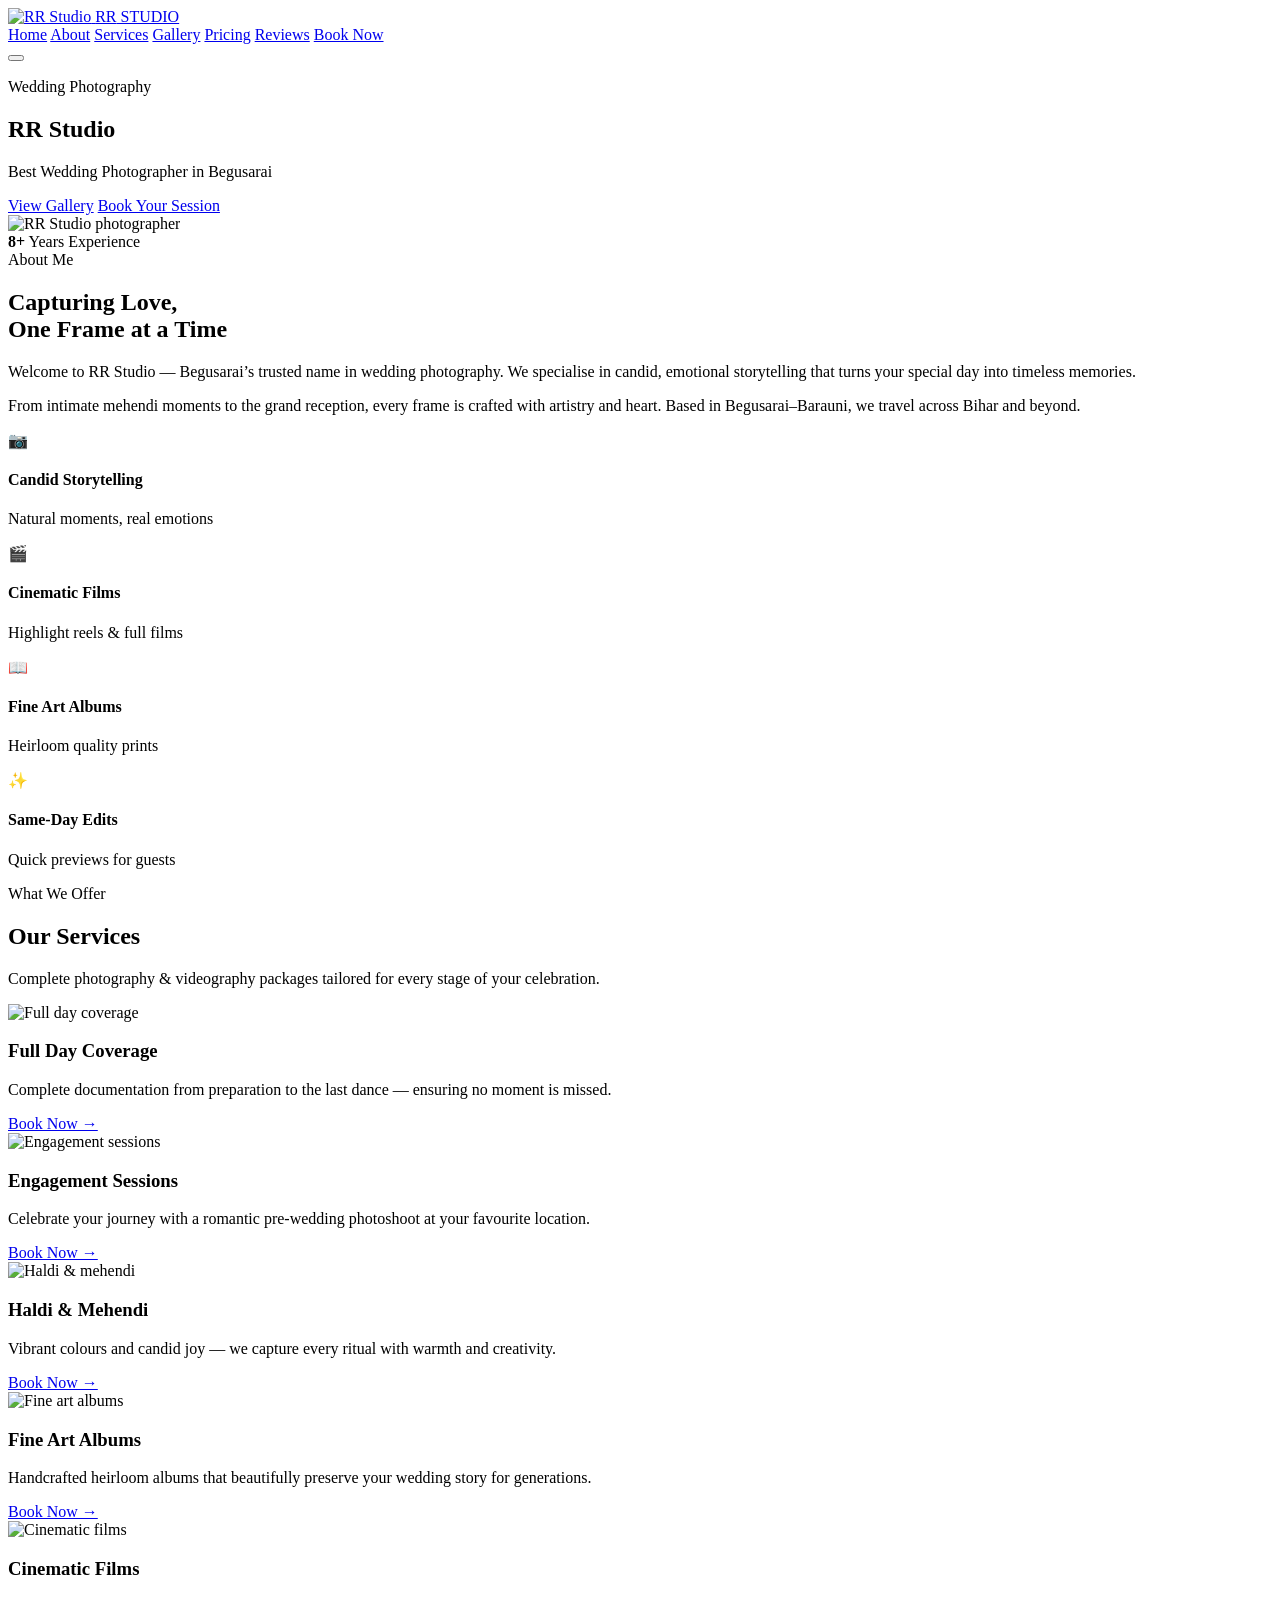
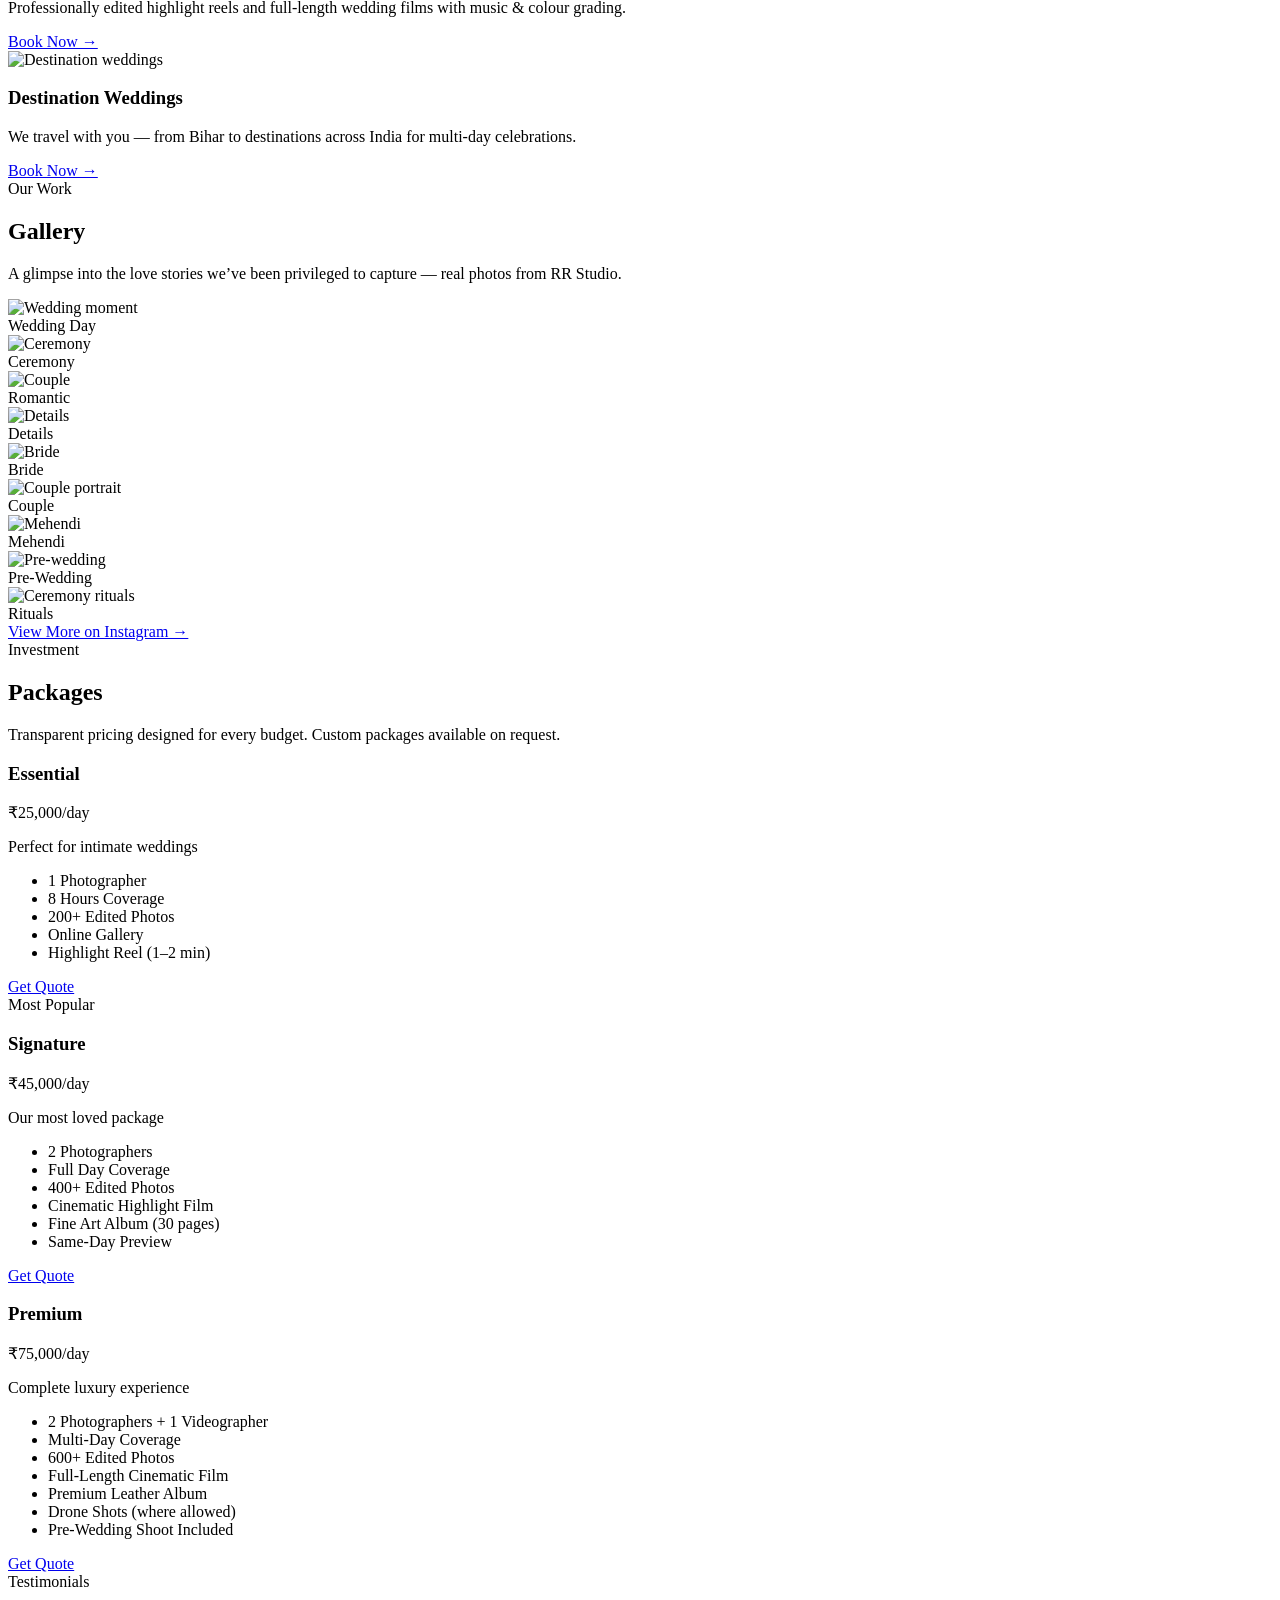
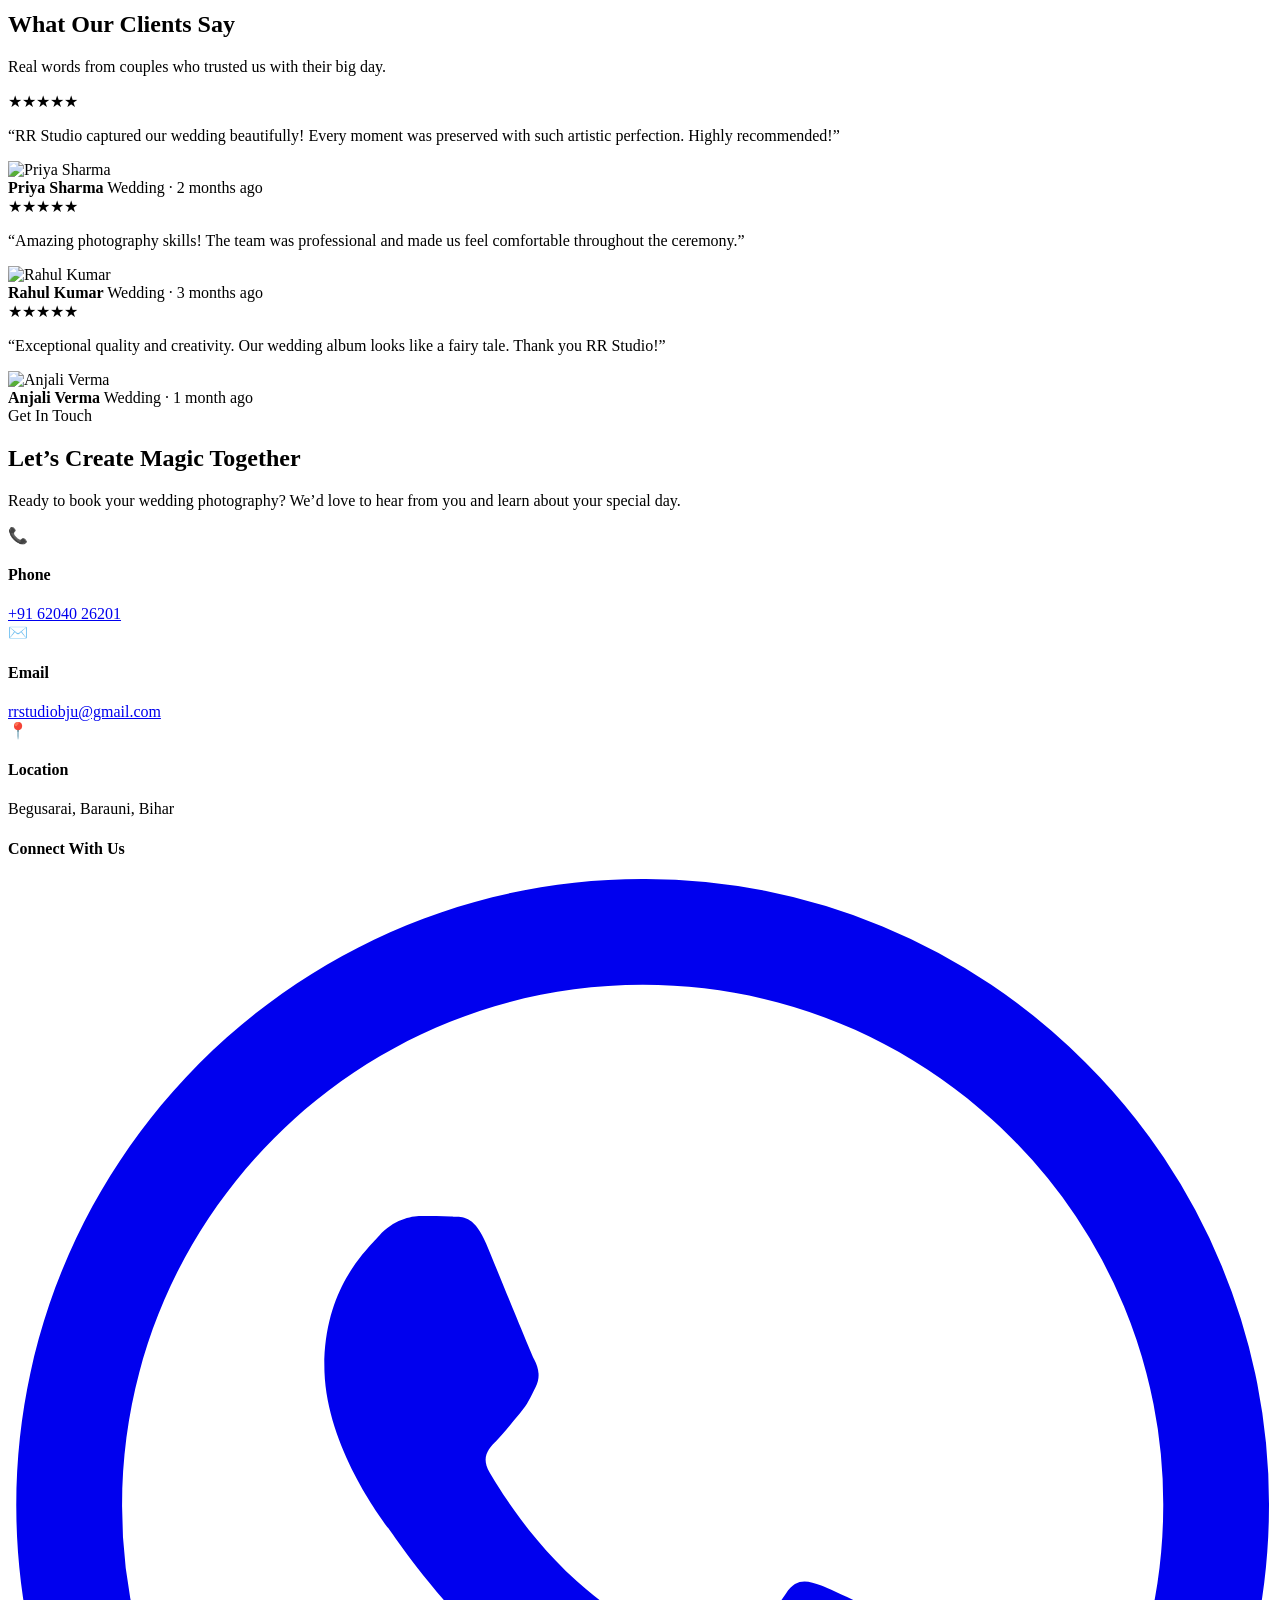
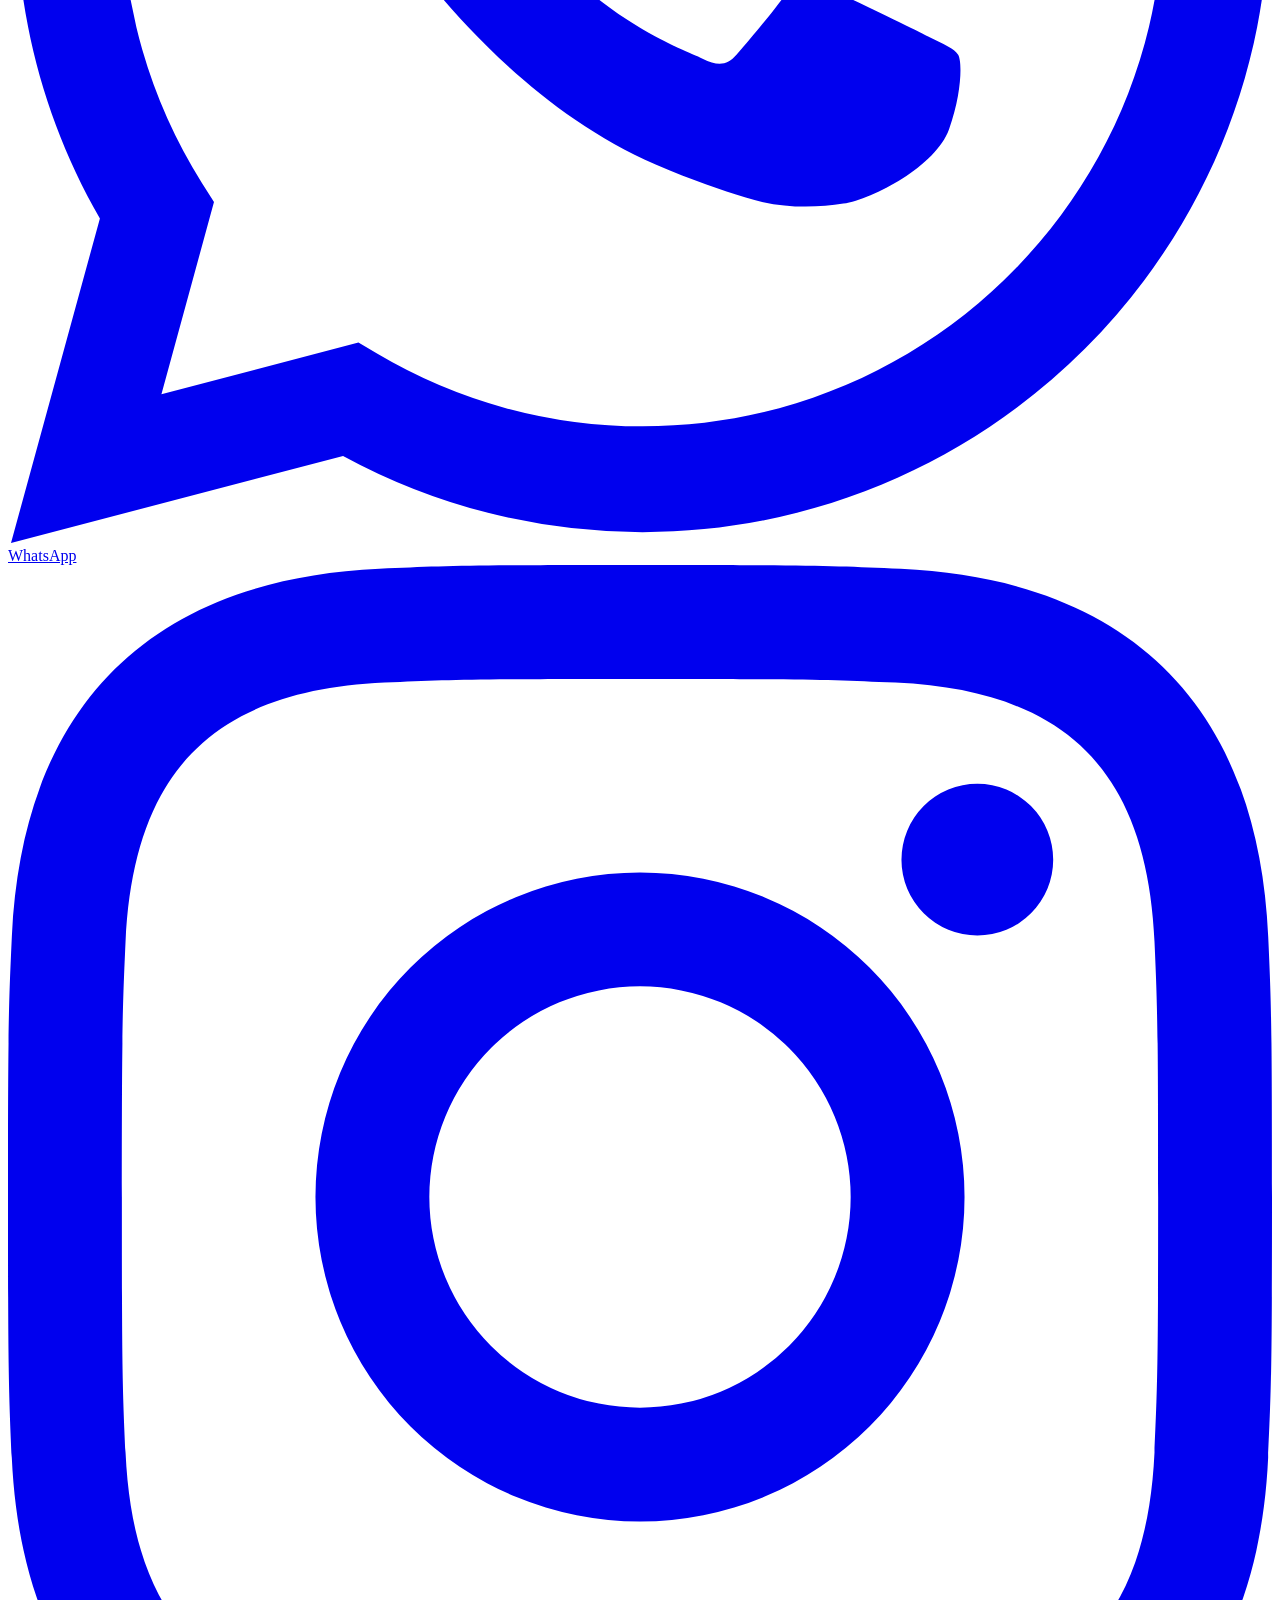
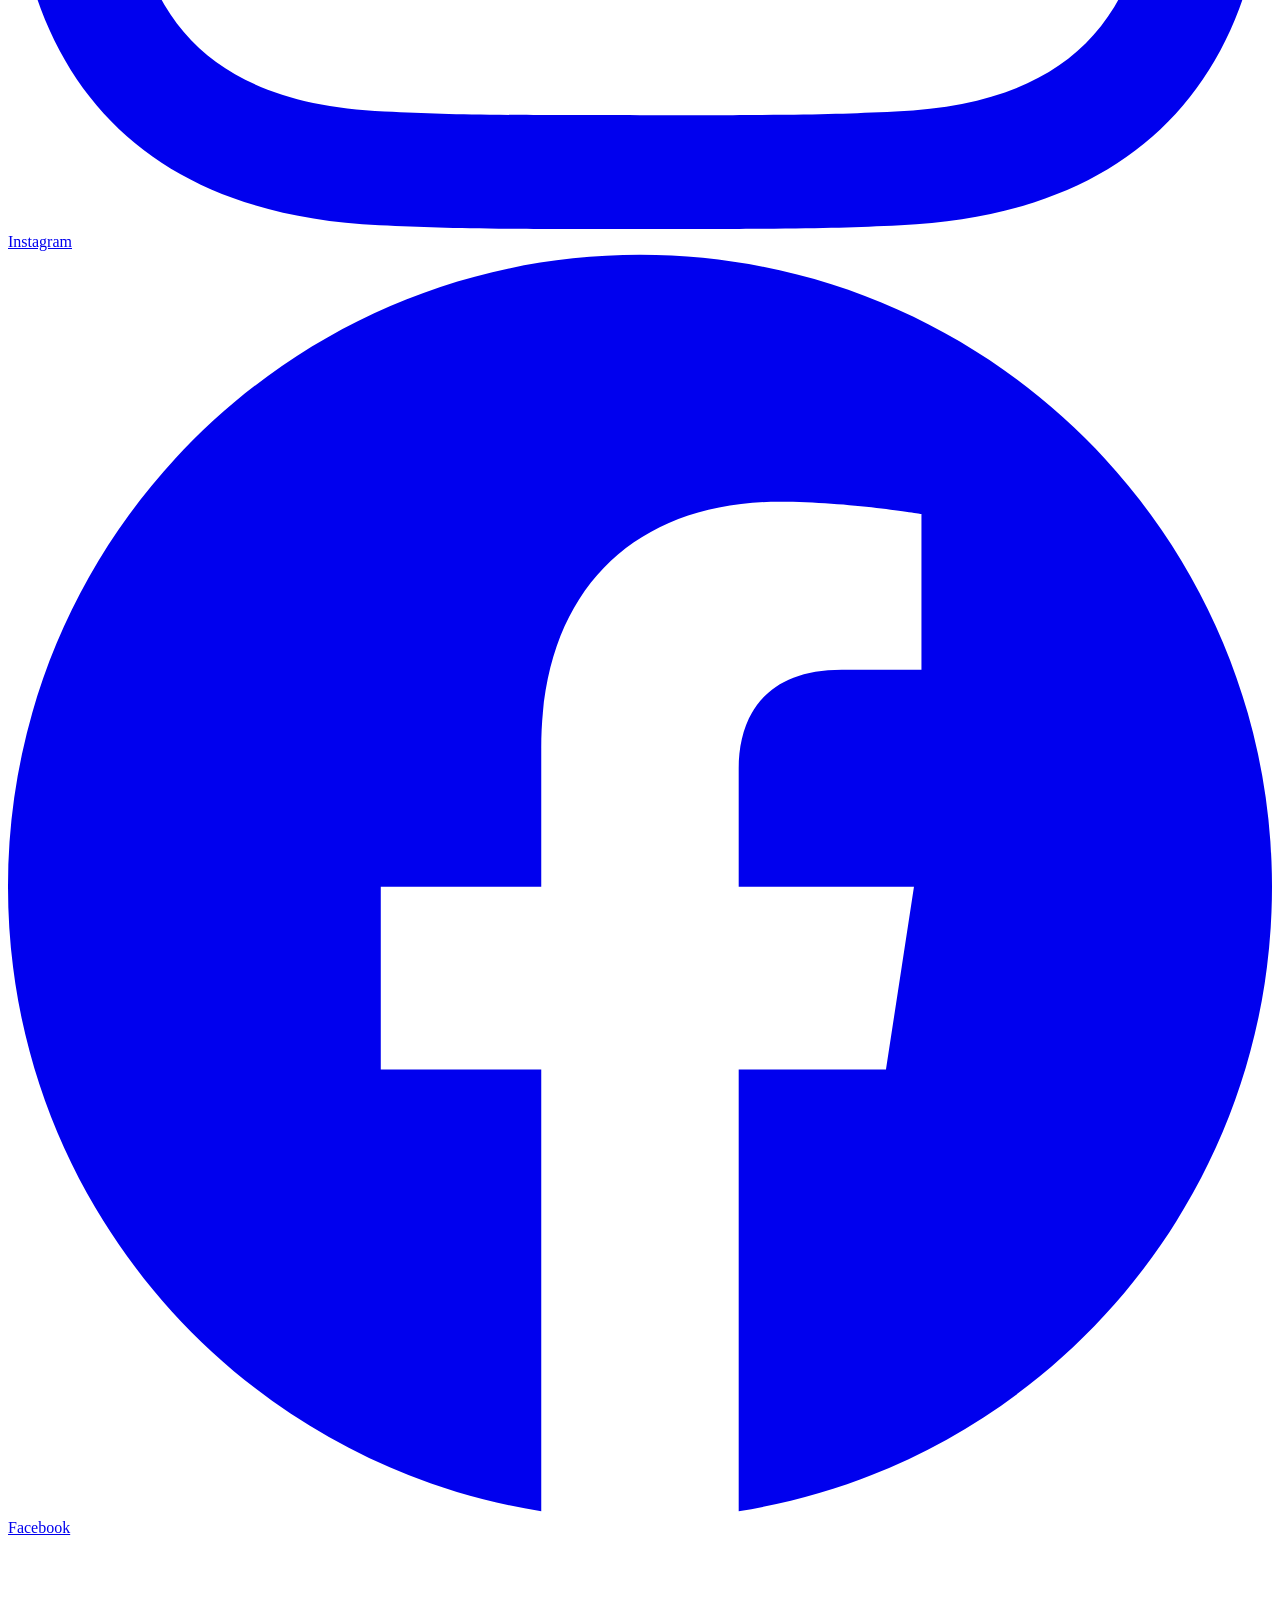
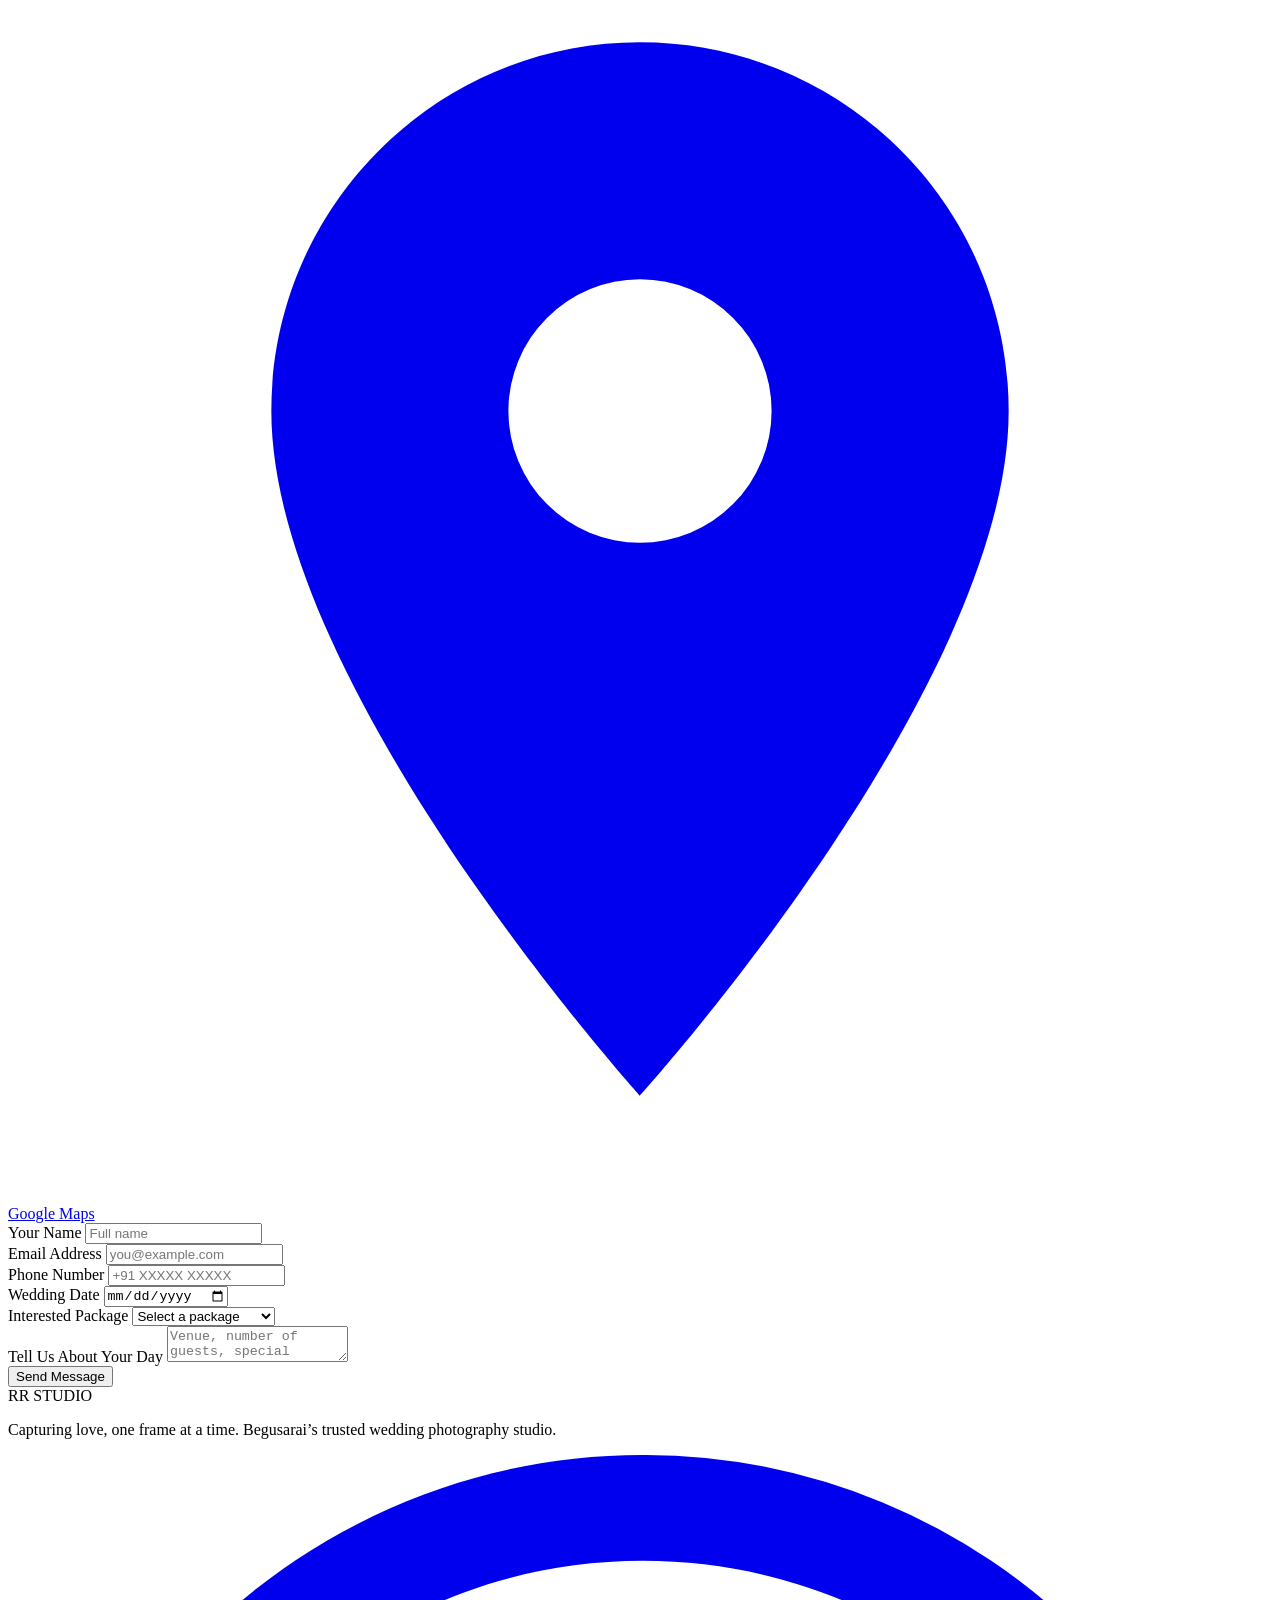
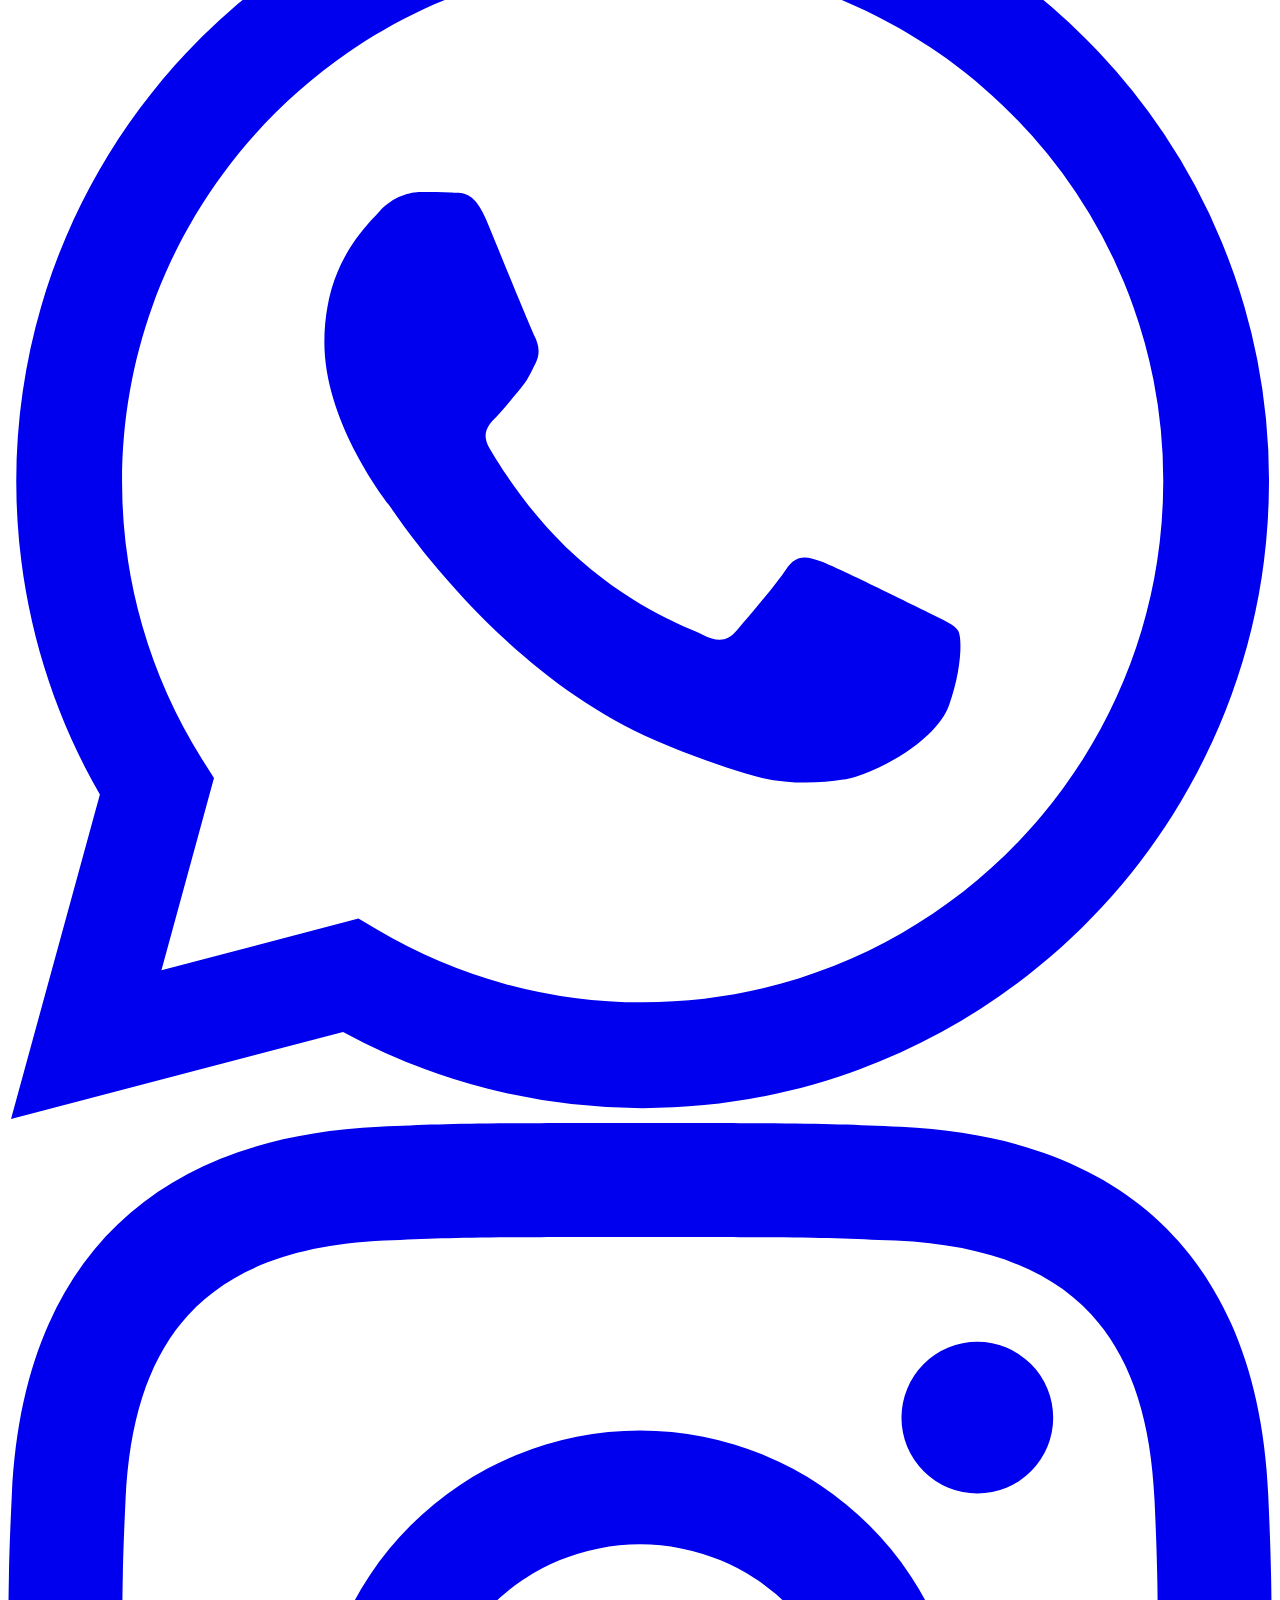
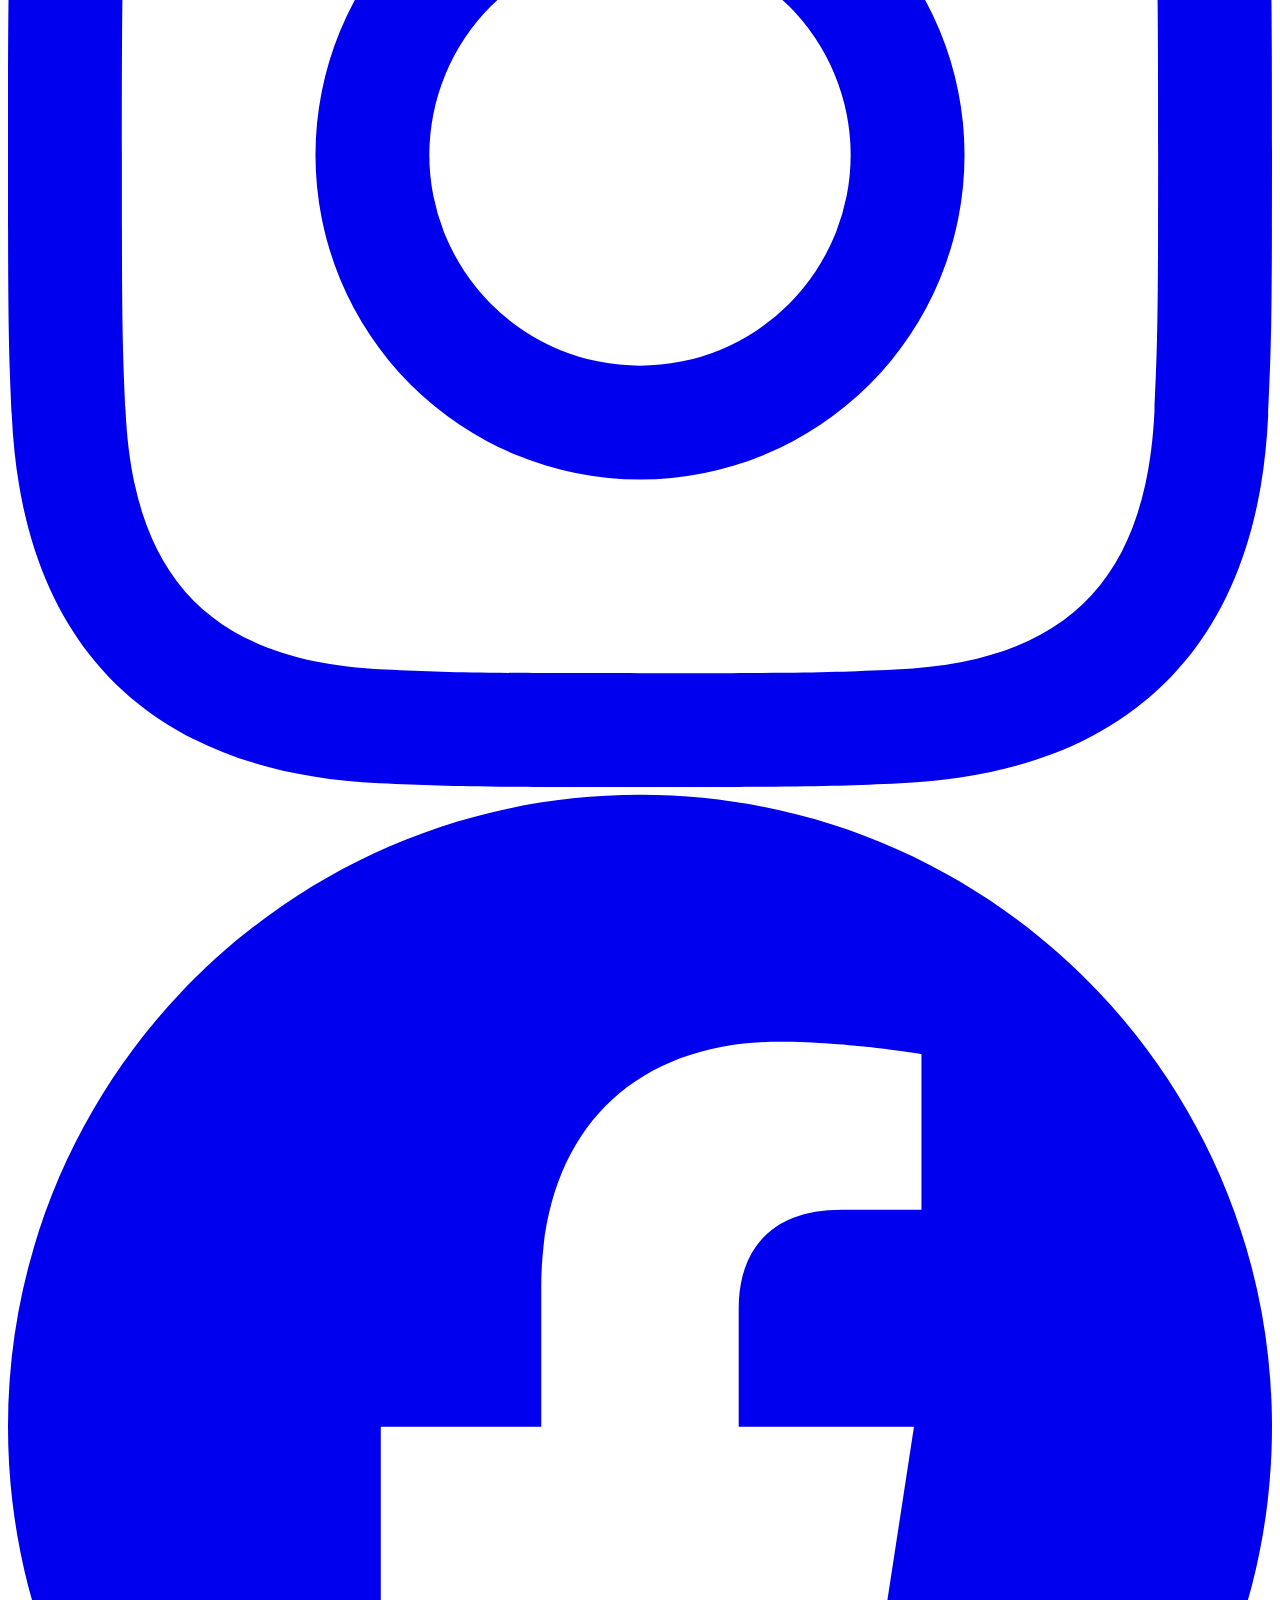
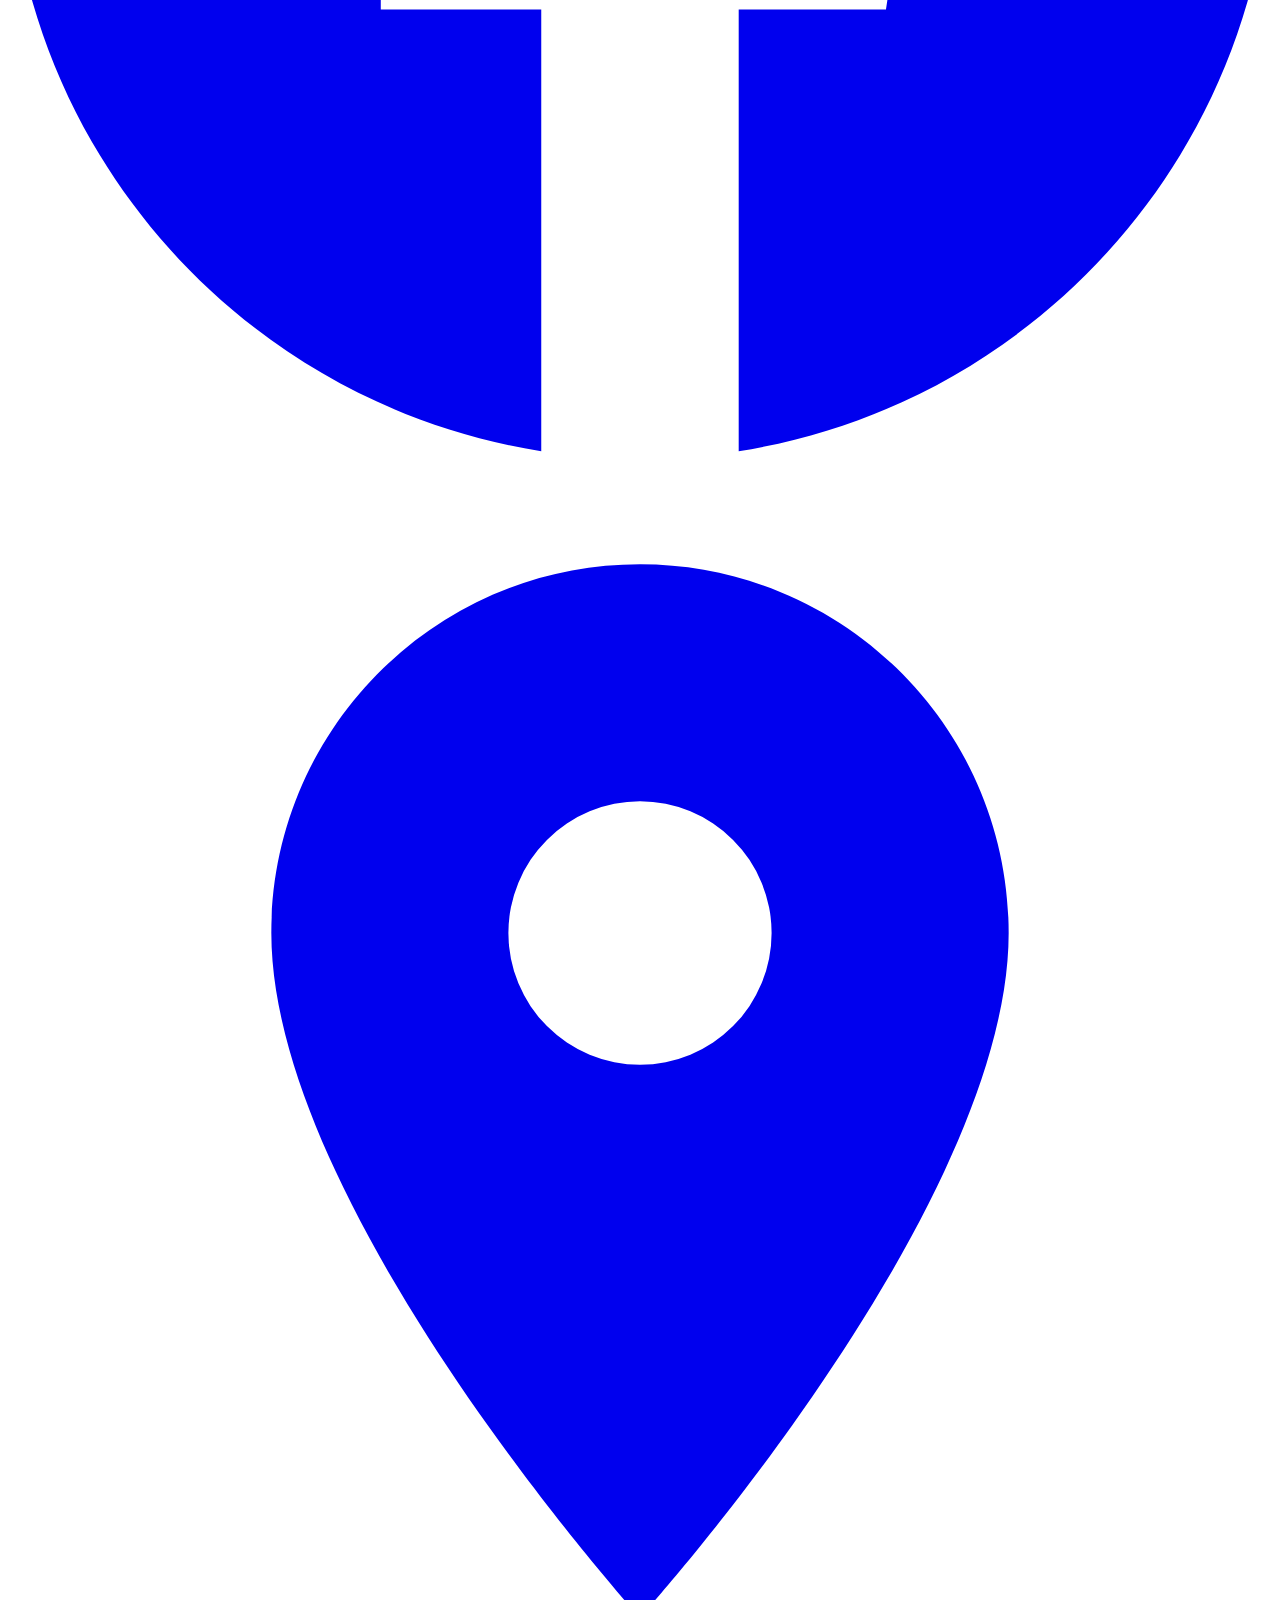
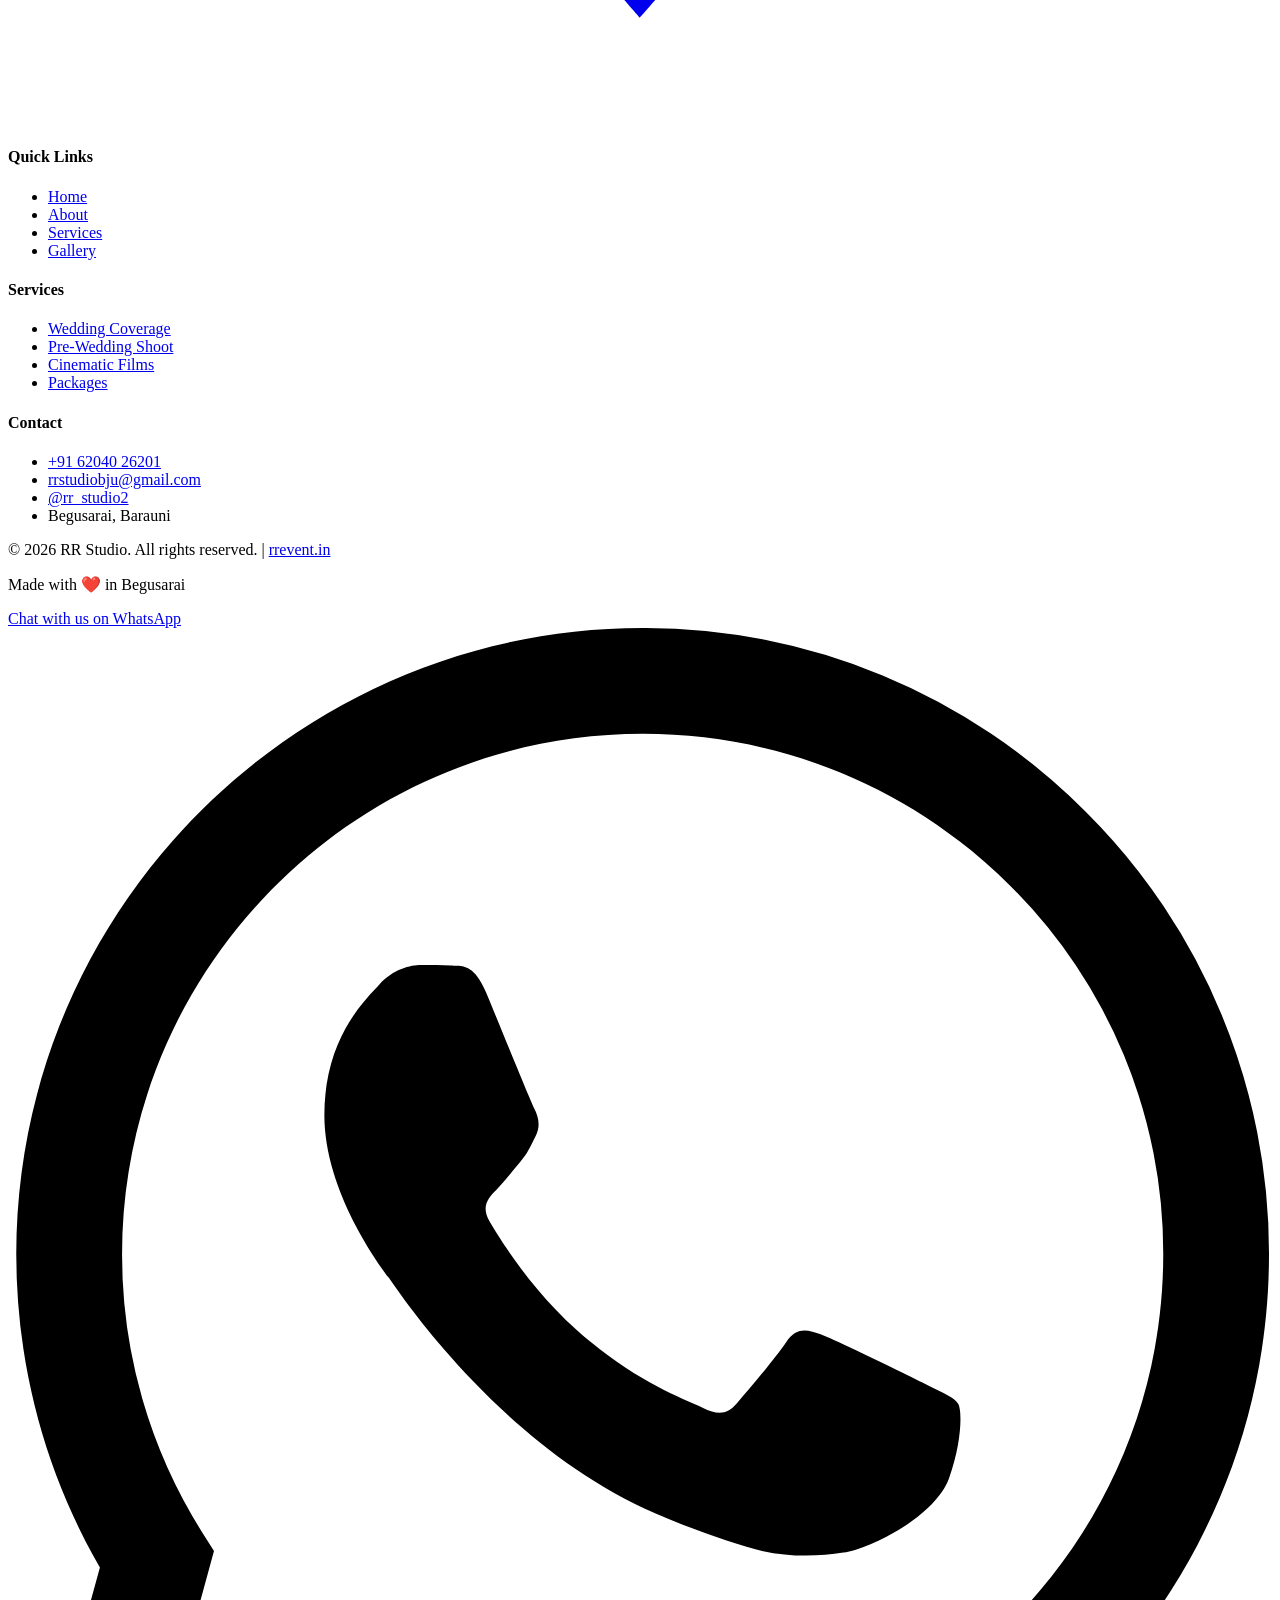
==== index.html @ ae0d1026 "Add files via upload" ====
<!DOCTYPE html>
<html lang="en">
<head>
  <meta charset="UTF-8" />
  <meta name="viewport" content="width=device-width, initial-scale=1.0" />
  <meta name="description" content="RR Studio – Best Wedding Photographer in Begusarai. Capturing love, one frame at a time. Full day coverage, engagement sessions, fine art albums." />
  <meta name="keywords" content="wedding photographer Begusarai, RR Studio, wedding photography Bihar, pre-wedding shoot, candid photography" />
  <title>RR Studio | Best Wedding Photographer in Begusarai</title>
  <link rel="preconnect" href="https://fonts.googleapis.com" />
  <link rel="preconnect" href="https://fonts.gstatic.com" crossorigin />
  <link href="https://fonts.googleapis.com/css2?family=Cormorant+Garamond:ital,wght@0,400;0,500;0,600;1,400&family=Outfit:wght@300;400;500;600&display=swap" rel="stylesheet" />
  <link rel="stylesheet" href="css/style.css" />
  <link rel="icon" type="image/png" href="images/logo-rr.png" />
</head>
<body>

  <header class="header" id="header">
    <div class="container">
      <a href="#home" class="logo">
        <img src="images/logo-rr.png" alt="RR Studio" class="logo-img" />
        <span class="logo-text"><span class="logo-accent">RR</span> STUDIO</span>
      </a>
      <nav class="nav" id="nav">
        <a href="#home" class="active">Home</a>
        <a href="#about">About</a>
        <a href="#services">Services</a>
        <a href="#gallery">Gallery</a>
        <a href="#pricing">Pricing</a>
        <a href="#testimonials">Reviews</a>
        <a href="#contact" class="nav-cta">Book Now</a>
      </nav>
      <button class="menu-toggle" id="menuToggle" aria-label="Toggle menu">
        <span></span><span></span><span></span>
      </button>
    </div>
  </header>

  <!-- HERO with real site photos slider -->
  <section class="hero" id="home">
    <div class="hero-slides">
      <div class="hero-slide active" style="background-image:url('images/hero-1.jpg')"></div>
      <div class="hero-slide" style="background-image:url('images/hero-2.jpg')"></div>
      <div class="hero-slide" style="background-image:url('images/hero-3.jpg')"></div>
      <div class="hero-slide" style="background-image:url('images/hero-4.jpg')"></div>
      <div class="hero-slide" style="background-image:url('images/hero-5.jpg')"></div>
      <div class="hero-slide" style="background-image:url('images/hero-6.jpg')"></div>
    </div>
    <div class="hero-overlay"></div>
    <div class="hero-content">
      <p class="hero-label">Wedding Photography</p>
      <h1>RR Studio</h1>
      <div class="hero-line"></div>
      <p class="hero-subtitle">Best Wedding Photographer in Begusarai</p>
      <div class="hero-btns">
        <a href="#gallery" class="btn btn-primary">View Gallery</a>
        <a href="#contact" class="btn btn-outline">Book Your Session</a>
      </div>
    </div>
    <div class="hero-dots" id="heroDots"></div>
  </section>

  <section class="about" id="about">
    <div class="container">
      <div class="about-grid">
        <div class="about-image-wrap">
          <div class="about-frame"></div>
          <div class="about-image">
            <img src="images/about.jpg" alt="RR Studio photographer" loading="lazy" />
          </div>
          <div class="about-badge">
            <strong>8+</strong>
            <span>Years Experience</span>
          </div>
        </div>
        <div class="about-content">
          <span class="section-label">About Me</span>
          <h2 class="section-title">Capturing Love,<br />One Frame at a Time</h2>
          <p class="section-desc">
            Welcome to RR Studio — Begusarai’s trusted name in wedding photography. We specialise in candid, emotional storytelling that turns your special day into timeless memories.
          </p>
          <p class="section-desc">
            From intimate mehendi moments to the grand reception, every frame is crafted with artistry and heart. Based in Begusarai–Barauni, we travel across Bihar and beyond.
          </p>
          <div class="about-features">
            <div class="feature-item">
              <div class="feature-icon">📷</div>
              <div>
                <h4>Candid Storytelling</h4>
                <p>Natural moments, real emotions</p>
              </div>
            </div>
            <div class="feature-item">
              <div class="feature-icon">🎬</div>
              <div>
                <h4>Cinematic Films</h4>
                <p>Highlight reels & full films</p>
              </div>
            </div>
            <div class="feature-item">
              <div class="feature-icon">📖</div>
              <div>
                <h4>Fine Art Albums</h4>
                <p>Heirloom quality prints</p>
              </div>
            </div>
            <div class="feature-item">
              <div class="feature-icon">✨</div>
              <div>
                <h4>Same-Day Edits</h4>
                <p>Quick previews for guests</p>
              </div>
            </div>
          </div>
        </div>
      </div>
    </div>
  </section>

  <section class="services" id="services">
    <div class="container">
      <div class="services-header">
        <span class="section-label">What We Offer</span>
        <h2 class="section-title">Our Services</h2>
        <p class="section-desc">Complete photography & videography packages tailored for every stage of your celebration.</p>
      </div>
      <div class="services-grid">
        <div class="service-card">
          <div class="service-img"><img src="images/service-1.jpg" alt="Full day coverage" loading="lazy" /></div>
          <div class="service-body">
            <h3>Full Day Coverage</h3>
            <p>Complete documentation from preparation to the last dance — ensuring no moment is missed.</p>
            <a href="#contact" class="service-link">Book Now →</a>
          </div>
        </div>
        <div class="service-card">
          <div class="service-img"><img src="images/service-2.jpg" alt="Engagement sessions" loading="lazy" /></div>
          <div class="service-body">
            <h3>Engagement Sessions</h3>
            <p>Celebrate your journey with a romantic pre-wedding photoshoot at your favourite location.</p>
            <a href="#contact" class="service-link">Book Now →</a>
          </div>
        </div>
        <div class="service-card">
          <div class="service-img"><img src="images/service-3.jpg" alt="Haldi & mehendi" loading="lazy" /></div>
          <div class="service-body">
            <h3>Haldi & Mehendi</h3>
            <p>Vibrant colours and candid joy — we capture every ritual with warmth and creativity.</p>
            <a href="#contact" class="service-link">Book Now →</a>
          </div>
        </div>
        <div class="service-card">
          <div class="service-img"><img src="images/service-4.jpg" alt="Fine art albums" loading="lazy" /></div>
          <div class="service-body">
            <h3>Fine Art Albums</h3>
            <p>Handcrafted heirloom albums that beautifully preserve your wedding story for generations.</p>
            <a href="#contact" class="service-link">Book Now →</a>
          </div>
        </div>
        <div class="service-card">
          <div class="service-img"><img src="images/service-5.jpg" alt="Cinematic films" loading="lazy" /></div>
          <div class="service-body">
            <h3>Cinematic Films</h3>
            <p>Professionally edited highlight reels and full-length wedding films with music & colour grading.</p>
            <a href="#contact" class="service-link">Book Now →</a>
          </div>
        </div>
        <div class="service-card">
          <div class="service-img"><img src="images/video-thumb.jpg" alt="Destination weddings" loading="lazy" /></div>
          <div class="service-body">
            <h3>Destination Weddings</h3>
            <p>We travel with you — from Bihar to destinations across India for multi-day celebrations.</p>
            <a href="#contact" class="service-link">Book Now →</a>
          </div>
        </div>
      </div>
    </div>
  </section>

  <section class="gallery" id="gallery">
    <div class="container">
      <div class="gallery-header">
        <span class="section-label">Our Work</span>
        <h2 class="section-title">Gallery</h2>
        <p class="section-desc">A glimpse into the love stories we’ve been privileged to capture — real photos from RR Studio.</p>
      </div>
      <div class="gallery-grid">
        <div class="gallery-item" data-src="images/gallery-1.jpg">
          <img src="images/gallery-1.jpg" alt="Wedding moment" loading="lazy" />
          <div class="gallery-overlay"><span>Wedding Day</span></div>
        </div>
        <div class="gallery-item" data-src="images/gallery-2.jpg">
          <img src="images/gallery-2.jpg" alt="Ceremony" loading="lazy" />
          <div class="gallery-overlay"><span>Ceremony</span></div>
        </div>
        <div class="gallery-item" data-src="images/gallery-3.jpg">
          <img src="images/gallery-3.jpg" alt="Couple" loading="lazy" />
          <div class="gallery-overlay"><span>Romantic</span></div>
        </div>
        <div class="gallery-item" data-src="images/gallery-4.jpg">
          <img src="images/gallery-4.jpg" alt="Details" loading="lazy" />
          <div class="gallery-overlay"><span>Details</span></div>
        </div>
        <div class="gallery-item" data-src="images/gallery-5.jpg">
          <img src="images/gallery-5.jpg" alt="Bride" loading="lazy" />
          <div class="gallery-overlay"><span>Bride</span></div>
        </div>
        <div class="gallery-item" data-src="images/gallery-6.jpg">
          <img src="images/gallery-6.jpg" alt="Couple portrait" loading="lazy" />
          <div class="gallery-overlay"><span>Couple</span></div>
        </div>
        <div class="gallery-item" data-src="images/gallery-7.jpg">
          <img src="images/gallery-7.jpg" alt="Mehendi" loading="lazy" />
          <div class="gallery-overlay"><span>Mehendi</span></div>
        </div>
        <div class="gallery-item" data-src="images/gallery-8.jpg">
          <img src="images/gallery-8.jpg" alt="Pre-wedding" loading="lazy" />
          <div class="gallery-overlay"><span>Pre-Wedding</span></div>
        </div>
        <div class="gallery-item" data-src="images/gallery-9.jpg">
          <img src="images/gallery-9.jpg" alt="Ceremony rituals" loading="lazy" />
          <div class="gallery-overlay"><span>Rituals</span></div>
        </div>
      </div>
      <div class="gallery-cta">
        <a href="https://www.instagram.com/rr_studio2" target="_blank" rel="noopener" class="btn btn-dark">View More on Instagram →</a>
      </div>
    </div>
  </section>

  <section class="pricing" id="pricing">
    <div class="container">
      <div class="pricing-header">
        <span class="section-label">Investment</span>
        <h2 class="section-title">Packages</h2>
        <p class="section-desc">Transparent pricing designed for every budget. Custom packages available on request.</p>
      </div>
      <div class="pricing-grid">
        <div class="price-card">
          <h3>Essential</h3>
          <div class="price-amount">₹25,000<span>/day</span></div>
          <p>Perfect for intimate weddings</p>
          <ul class="price-features">
            <li>1 Photographer</li>
            <li>8 Hours Coverage</li>
            <li>200+ Edited Photos</li>
            <li>Online Gallery</li>
            <li>Highlight Reel (1–2 min)</li>
          </ul>
          <a href="#contact" class="btn btn-dark" style="width:100%;justify-content:center">Get Quote</a>
        </div>
        <div class="price-card featured">
          <div class="price-badge">Most Popular</div>
          <h3>Signature</h3>
          <div class="price-amount">₹45,000<span>/day</span></div>
          <p>Our most loved package</p>
          <ul class="price-features">
            <li>2 Photographers</li>
            <li>Full Day Coverage</li>
            <li>400+ Edited Photos</li>
            <li>Cinematic Highlight Film</li>
            <li>Fine Art Album (30 pages)</li>
            <li>Same-Day Preview</li>
          </ul>
          <a href="#contact" class="btn btn-primary" style="width:100%;justify-content:center">Get Quote</a>
        </div>
        <div class="price-card">
          <h3>Premium</h3>
          <div class="price-amount">₹75,000<span>/day</span></div>
          <p>Complete luxury experience</p>
          <ul class="price-features">
            <li>2 Photographers + 1 Videographer</li>
            <li>Multi-Day Coverage</li>
            <li>600+ Edited Photos</li>
            <li>Full-Length Cinematic Film</li>
            <li>Premium Leather Album</li>
            <li>Drone Shots (where allowed)</li>
            <li>Pre-Wedding Shoot Included</li>
          </ul>
          <a href="#contact" class="btn btn-dark" style="width:100%;justify-content:center">Get Quote</a>
        </div>
      </div>
    </div>
  </section>

  <section class="testimonials" id="testimonials">
    <div class="container">
      <div class="testimonials-header">
        <span class="section-label">Testimonials</span>
        <h2 class="section-title">What Our Clients Say</h2>
        <p class="section-desc">Real words from couples who trusted us with their big day.</p>
      </div>
      <div class="testimonials-slider">
        <div class="testimonial-card">
          <div class="testimonial-stars">★★★★★</div>
          <p>“RR Studio captured our wedding beautifully! Every moment was preserved with such artistic perfection. Highly recommended!”</p>
          <div class="testimonial-author">
            <img src="images/avatar-2.jpg" alt="Priya Sharma" loading="lazy" />
            <div>
              <strong>Priya Sharma</strong>
              <span>Wedding · 2 months ago</span>
            </div>
          </div>
        </div>
        <div class="testimonial-card">
          <div class="testimonial-stars">★★★★★</div>
          <p>“Amazing photography skills! The team was professional and made us feel comfortable throughout the ceremony.”</p>
          <div class="testimonial-author">
            <img src="images/avatar-1.jpg" alt="Rahul Kumar" loading="lazy" />
            <div>
              <strong>Rahul Kumar</strong>
              <span>Wedding · 3 months ago</span>
            </div>
          </div>
        </div>
        <div class="testimonial-card">
          <div class="testimonial-stars">★★★★★</div>
          <p>“Exceptional quality and creativity. Our wedding album looks like a fairy tale. Thank you RR Studio!”</p>
          <div class="testimonial-author">
            <img src="images/avatar-3.jpg" alt="Anjali Verma" loading="lazy" />
            <div>
              <strong>Anjali Verma</strong>
              <span>Wedding · 1 month ago</span>
            </div>
          </div>
        </div>
      </div>
    </div>
  </section>

  <section class="contact" id="contact">
    <div class="container">
      <div class="contact-grid">
        <div class="contact-info">
          <span class="section-label">Get In Touch</span>
          <h2>Let’s Create Magic Together</h2>
          <p>Ready to book your wedding photography? We’d love to hear from you and learn about your special day.</p>
          <div class="contact-details">
            <div class="contact-item">
              <div class="contact-icon">📞</div>
              <div>
                <h4>Phone</h4>
                <a href="tel:+916204026201">+91 62040 26201</a>
              </div>
            </div>
            <div class="contact-item">
              <div class="contact-icon">✉️</div>
              <div>
                <h4>Email</h4>
                <a href="mailto:rrstudiobju@gmail.com">rrstudiobju@gmail.com</a>
              </div>
            </div>
            <div class="contact-item">
              <div class="contact-icon">📍</div>
              <div>
                <h4>Location</h4>
                <p>Begusarai, Barauni, Bihar</p>
              </div>
            </div>
          </div>

          <!-- Separate social media links -->
          <div class="social-section">
            <h4>Connect With Us</h4>
            <div class="social-links">
              <a href="https://wa.me/916204026201" target="_blank" rel="noopener" class="social-btn social-whatsapp">
                <svg viewBox="0 0 24 24" fill="currentColor"><path d="M17.472 14.382c-.297-.149-1.758-.867-2.03-.967-.273-.099-.471-.148-.67.15-.197.297-.767.966-.94 1.164-.173.199-.347.223-.644.075-.297-.15-1.255-.463-2.39-1.475-.883-.788-1.48-1.761-1.653-2.059-.173-.297-.018-.458.13-.606.134-.133.298-.347.446-.52.149-.174.198-.298.298-.497.099-.198.05-.371-.025-.52-.075-.149-.669-1.612-.916-2.207-.242-.579-.487-.5-.669-.51-.173-.008-.371-.01-.57-.01-.198 0-.52.074-.792.372-.272.297-1.04 1.016-1.04 2.479 0 1.462 1.065 2.875 1.213 3.074.149.198 2.096 3.2 5.077 4.487.709.306 1.262.489 1.694.625.712.227 1.36.195 1.871.118.571-.085 1.758-.719 2.006-1.413.248-.694.248-1.289.173-1.413-.074-.124-.272-.198-.57-.347m-5.421 7.403h-.004a9.87 9.87 0 01-5.031-1.378l-.361-.214-3.741.982.998-3.648-.235-.374a9.86 9.86 0 01-1.51-5.26c.001-5.45 4.436-9.884 9.888-9.884 2.64 0 5.122 1.03 6.988 2.898a9.825 9.825 0 012.893 6.994c-.003 5.45-4.435 9.884-9.885 9.884m8.413-18.297A11.815 11.815 0 0012.05 0C5.495 0 .16 5.335.157 11.892c0 2.096.547 4.142 1.588 5.945L.057 24l6.305-1.654a11.882 11.882 0 005.683 1.448h.005c6.554 0 11.89-5.335 11.893-11.893a11.821 11.821 0 00-3.48-8.413z"/></svg>
                WhatsApp
              </a>
              <a href="https://www.instagram.com/rr_studio2" target="_blank" rel="noopener" class="social-btn social-instagram">
                <svg viewBox="0 0 24 24" fill="currentColor"><path d="M12 2.163c3.204 0 3.584.012 4.85.07 3.252.148 4.771 1.691 4.919 4.919.058 1.265.069 1.645.069 4.849 0 3.205-.012 3.584-.069 4.849-.149 3.225-1.664 4.771-4.919 4.919-1.266.058-1.644.07-4.85.07-3.204 0-3.584-.012-4.849-.07-3.26-.149-4.771-1.699-4.919-4.92-.058-1.265-.07-1.644-.07-4.849 0-3.204.013-3.583.07-4.849.149-3.227 1.664-4.771 4.919-4.919 1.266-.057 1.645-.069 4.849-.069zM12 0C8.741 0 8.333.014 7.053.072 2.695.272.273 2.69.073 7.052.014 8.333 0 8.741 0 12c0 3.259.014 3.668.072 4.948.2 4.358 2.618 6.78 6.98 6.98C8.333 23.986 8.741 24 12 24c3.259 0 3.668-.014 4.948-.072 4.354-.2 6.782-2.618 6.979-6.98.059-1.28.073-1.689.073-4.948 0-3.259-.014-3.667-.072-4.947-.196-4.354-2.617-6.78-6.979-6.98C15.668.014 15.259 0 12 0zm0 5.838a6.162 6.162 0 100 12.324 6.162 6.162 0 000-12.324zM12 16a4 4 0 110-8 4 4 0 010 8zm6.406-11.845a1.44 1.44 0 100 2.881 1.44 1.44 0 000-2.881z"/></svg>
                Instagram
              </a>
              <a href="https://www.facebook.com/share/1G24nkr9LL/" target="_blank" rel="noopener" class="social-btn social-facebook">
                <svg viewBox="0 0 24 24" fill="currentColor"><path d="M24 12.073c0-6.627-5.373-12-12-12s-12 5.373-12 12c0 5.99 4.388 10.954 10.125 11.854v-8.385H7.078v-3.47h3.047V9.43c0-3.007 1.792-4.669 4.533-4.669 1.312 0 2.686.235 2.686.235v2.953H15.83c-1.491 0-1.956.925-1.956 1.874v2.25h3.328l-.532 3.47h-2.796v8.385C19.612 23.027 24 18.062 24 12.073z"/></svg>
                Facebook
              </a>
              <a href="https://maps.app.goo.gl/Mp9yTVMBYyzsMX6s5" target="_blank" rel="noopener" class="social-btn social-maps">
                <svg viewBox="0 0 24 24" fill="currentColor"><path d="M12 2C8.13 2 5 5.13 5 9c0 5.25 7 13 7 13s7-7.75 7-13c0-3.87-3.13-7-7-7zm0 9.5a2.5 2.5 0 010-5 2.5 2.5 0 010 5z"/></svg>
                Google Maps
              </a>
            </div>
          </div>
        </div>

        <form class="contact-form" id="contactForm" onsubmit="return handleSubmit(event)">
          <div class="form-row">
            <div class="form-group">
              <label for="name">Your Name</label>
              <input type="text" id="name" name="name" required placeholder="Full name" />
            </div>
            <div class="form-group">
              <label for="email">Email Address</label>
              <input type="email" id="email" name="email" required placeholder="you@example.com" />
            </div>
          </div>
          <div class="form-row">
            <div class="form-group">
              <label for="phone">Phone Number</label>
              <input type="tel" id="phone" name="phone" required placeholder="+91 XXXXX XXXXX" />
            </div>
            <div class="form-group">
              <label for="date">Wedding Date</label>
              <input type="date" id="date" name="date" />
            </div>
          </div>
          <div class="form-group">
            <label for="package">Interested Package</label>
            <select id="package" name="package">
              <option value="">Select a package</option>
              <option value="essential">Essential – ₹25,000</option>
              <option value="signature">Signature – ₹45,000</option>
              <option value="premium">Premium – ₹75,000</option>
              <option value="custom">Custom Package</option>
            </select>
          </div>
          <div class="form-group">
            <label for="message">Tell Us About Your Day</label>
            <textarea id="message" name="message" placeholder="Venue, number of guests, special requests..."></textarea>
          </div>
          <button type="submit" class="btn btn-primary form-submit">Send Message</button>
        </form>
      </div>
    </div>
  </section>

  <footer class="footer">
    <div class="container">
      <div class="footer-grid">
        <div class="footer-brand">
          <span class="logo-text"><span class="logo-accent">RR</span> STUDIO</span>
          <p>Capturing love, one frame at a time. Begusarai’s trusted wedding photography studio.</p>
          <div class="footer-social">
            <a href="https://wa.me/916204026201" target="_blank" rel="noopener" aria-label="WhatsApp">
              <svg viewBox="0 0 24 24" fill="currentColor"><path d="M17.472 14.382c-.297-.149-1.758-.867-2.03-.967-.273-.099-.471-.148-.67.15-.197.297-.767.966-.94 1.164-.173.199-.347.223-.644.075-.297-.15-1.255-.463-2.39-1.475-.883-.788-1.48-1.761-1.653-2.059-.173-.297-.018-.458.13-.606.134-.133.298-.347.446-.52.149-.174.198-.298.298-.497.099-.198.05-.371-.025-.52-.075-.149-.669-1.612-.916-2.207-.242-.579-.487-.5-.669-.51-.173-.008-.371-.01-.57-.01-.198 0-.52.074-.792.372-.272.297-1.04 1.016-1.04 2.479 0 1.462 1.065 2.875 1.213 3.074.149.198 2.096 3.2 5.077 4.487.709.306 1.262.489 1.694.625.712.227 1.36.195 1.871.118.571-.085 1.758-.719 2.006-1.413.248-.694.248-1.289.173-1.413-.074-.124-.272-.198-.57-.347m-5.421 7.403h-.004a9.87 9.87 0 01-5.031-1.378l-.361-.214-3.741.982.998-3.648-.235-.374a9.86 9.86 0 01-1.51-5.26c.001-5.45 4.436-9.884 9.888-9.884 2.64 0 5.122 1.03 6.988 2.898a9.825 9.825 0 012.893 6.994c-.003 5.45-4.435 9.884-9.885 9.884m8.413-18.297A11.815 11.815 0 0012.05 0C5.495 0 .16 5.335.157 11.892c0 2.096.547 4.142 1.588 5.945L.057 24l6.305-1.654a11.882 11.882 0 005.683 1.448h.005c6.554 0 11.89-5.335 11.893-11.893a11.821 11.821 0 00-3.48-8.413z"/></svg>
            </a>
            <a href="https://www.instagram.com/rr_studio2" target="_blank" rel="noopener" aria-label="Instagram">
              <svg viewBox="0 0 24 24" fill="currentColor"><path d="M12 2.163c3.204 0 3.584.012 4.85.07 3.252.148 4.771 1.691 4.919 4.919.058 1.265.069 1.645.069 4.849 0 3.205-.012 3.584-.069 4.849-.149 3.225-1.664 4.771-4.919 4.919-1.266.058-1.644.07-4.85.07-3.204 0-3.584-.012-4.849-.07-3.26-.149-4.771-1.699-4.919-4.92-.058-1.265-.07-1.644-.07-4.849 0-3.204.013-3.583.07-4.849.149-3.227 1.664-4.771 4.919-4.919 1.266-.057 1.645-.069 4.849-.069zM12 0C8.741 0 8.333.014 7.053.072 2.695.272.273 2.69.073 7.052.014 8.333 0 8.741 0 12c0 3.259.014 3.668.072 4.948.2 4.358 2.618 6.78 6.98 6.98C8.333 23.986 8.741 24 12 24c3.259 0 3.668-.014 4.948-.072 4.354-.2 6.782-2.618 6.979-6.98.059-1.28.073-1.689.073-4.948 0-3.259-.014-3.667-.072-4.947-.196-4.354-2.617-6.78-6.979-6.98C15.668.014 15.259 0 12 0zm0 5.838a6.162 6.162 0 100 12.324 6.162 6.162 0 000-12.324zM12 16a4 4 0 110-8 4 4 0 010 8zm6.406-11.845a1.44 1.44 0 100 2.881 1.44 1.44 0 000-2.881z"/></svg>
            </a>
            <a href="https://www.facebook.com/share/1G24nkr9LL/" target="_blank" rel="noopener" aria-label="Facebook">
              <svg viewBox="0 0 24 24" fill="currentColor"><path d="M24 12.073c0-6.627-5.373-12-12-12s-12 5.373-12 12c0 5.99 4.388 10.954 10.125 11.854v-8.385H7.078v-3.47h3.047V9.43c0-3.007 1.792-4.669 4.533-4.669 1.312 0 2.686.235 2.686.235v2.953H15.83c-1.491 0-1.956.925-1.956 1.874v2.25h3.328l-.532 3.47h-2.796v8.385C19.612 23.027 24 18.062 24 12.073z"/></svg>
            </a>
            <a href="https://maps.app.goo.gl/Mp9yTVMBYyzsMX6s5" target="_blank" rel="noopener" aria-label="Location">
              <svg viewBox="0 0 24 24" fill="currentColor"><path d="M12 2C8.13 2 5 5.13 5 9c0 5.25 7 13 7 13s7-7.75 7-13c0-3.87-3.13-7-7-7zm0 9.5a2.5 2.5 0 010-5 2.5 2.5 0 010 5z"/></svg>
            </a>
          </div>
        </div>
        <div>
          <h4>Quick Links</h4>
          <ul>
            <li><a href="#home">Home</a></li>
            <li><a href="#about">About</a></li>
            <li><a href="#services">Services</a></li>
            <li><a href="#gallery">Gallery</a></li>
          </ul>
        </div>
        <div>
          <h4>Services</h4>
          <ul>
            <li><a href="#services">Wedding Coverage</a></li>
            <li><a href="#services">Pre-Wedding Shoot</a></li>
            <li><a href="#services">Cinematic Films</a></li>
            <li><a href="#pricing">Packages</a></li>
          </ul>
        </div>
        <div>
          <h4>Contact</h4>
          <ul>
            <li><a href="tel:+916204026201">+91 62040 26201</a></li>
            <li><a href="mailto:rrstudiobju@gmail.com">rrstudiobju@gmail.com</a></li>
            <li><a href="https://www.instagram.com/rr_studio2" target="_blank">@rr_studio2</a></li>
            <li>Begusarai, Barauni</li>
          </ul>
        </div>
      </div>
      <div class="footer-bottom">
        <p>© 2026 RR Studio. All rights reserved. | <a href="https://rrevent.in">rrevent.in</a></p>
        <p>Made with ❤️ in Begusarai</p>
      </div>
    </div>
  </footer>

  <a href="https://wa.me/916204026201?text=Hi%20RR%20Studio%2C%20I%27d%20like%20to%20enquire%20about%20wedding%20photography."
     class="whatsapp-float" target="_blank" rel="noopener" aria-label="Chat on WhatsApp">
    <span class="whatsapp-tooltip">Chat with us on WhatsApp</span>
    <svg viewBox="0 0 24 24" xmlns="http://www.w3.org/2000/svg"><path d="M17.472 14.382c-.297-.149-1.758-.867-2.03-.967-.273-.099-.471-.148-.67.15-.197.297-.767.966-.94 1.164-.173.199-.347.223-.644.075-.297-.15-1.255-.463-2.39-1.475-.883-.788-1.48-1.761-1.653-2.059-.173-.297-.018-.458.13-.606.134-.133.298-.347.446-.52.149-.174.198-.298.298-.497.099-.198.05-.371-.025-.52-.075-.149-.669-1.612-.916-2.207-.242-.579-.487-.5-.669-.51-.173-.008-.371-.01-.57-.01-.198 0-.52.074-.792.372-.272.297-1.04 1.016-1.04 2.479 0 1.462 1.065 2.875 1.213 3.074.149.198 2.096 3.2 5.077 4.487.709.306 1.262.489 1.694.625.712.227 1.36.195 1.871.118.571-.085 1.758-.719 2.006-1.413.248-.694.248-1.289.173-1.413-.074-.124-.272-.198-.57-.347m-5.421 7.403h-.004a9.87 9.87 0 01-5.031-1.378l-.361-.214-3.741.982.998-3.648-.235-.374a9.86 9.86 0 01-1.51-5.26c.001-5.45 4.436-9.884 9.888-9.884 2.64 0 5.122 1.03 6.988 2.898a9.825 9.825 0 012.893 6.994c-.003 5.45-4.435 9.884-9.885 9.884m8.413-18.297A11.815 11.815 0 0012.05 0C5.495 0 .16 5.335.157 11.892c0 2.096.547 4.142 1.588 5.945L.057 24l6.305-1.654a11.882 11.882 0 005.683 1.448h.005c6.554 0 11.89-5.335 11.893-11.893a11.821 11.821 0 00-3.48-8.413z"/></svg>
  </a>

  <div class="lightbox" id="lightbox">
    <button class="lightbox-close" id="lightboxClose" aria-label="Close">×</button>
    <img src="" alt="Gallery image" id="lightboxImg" />
  </div>

  <script src="js/script.js"></script>
</body>
</html>
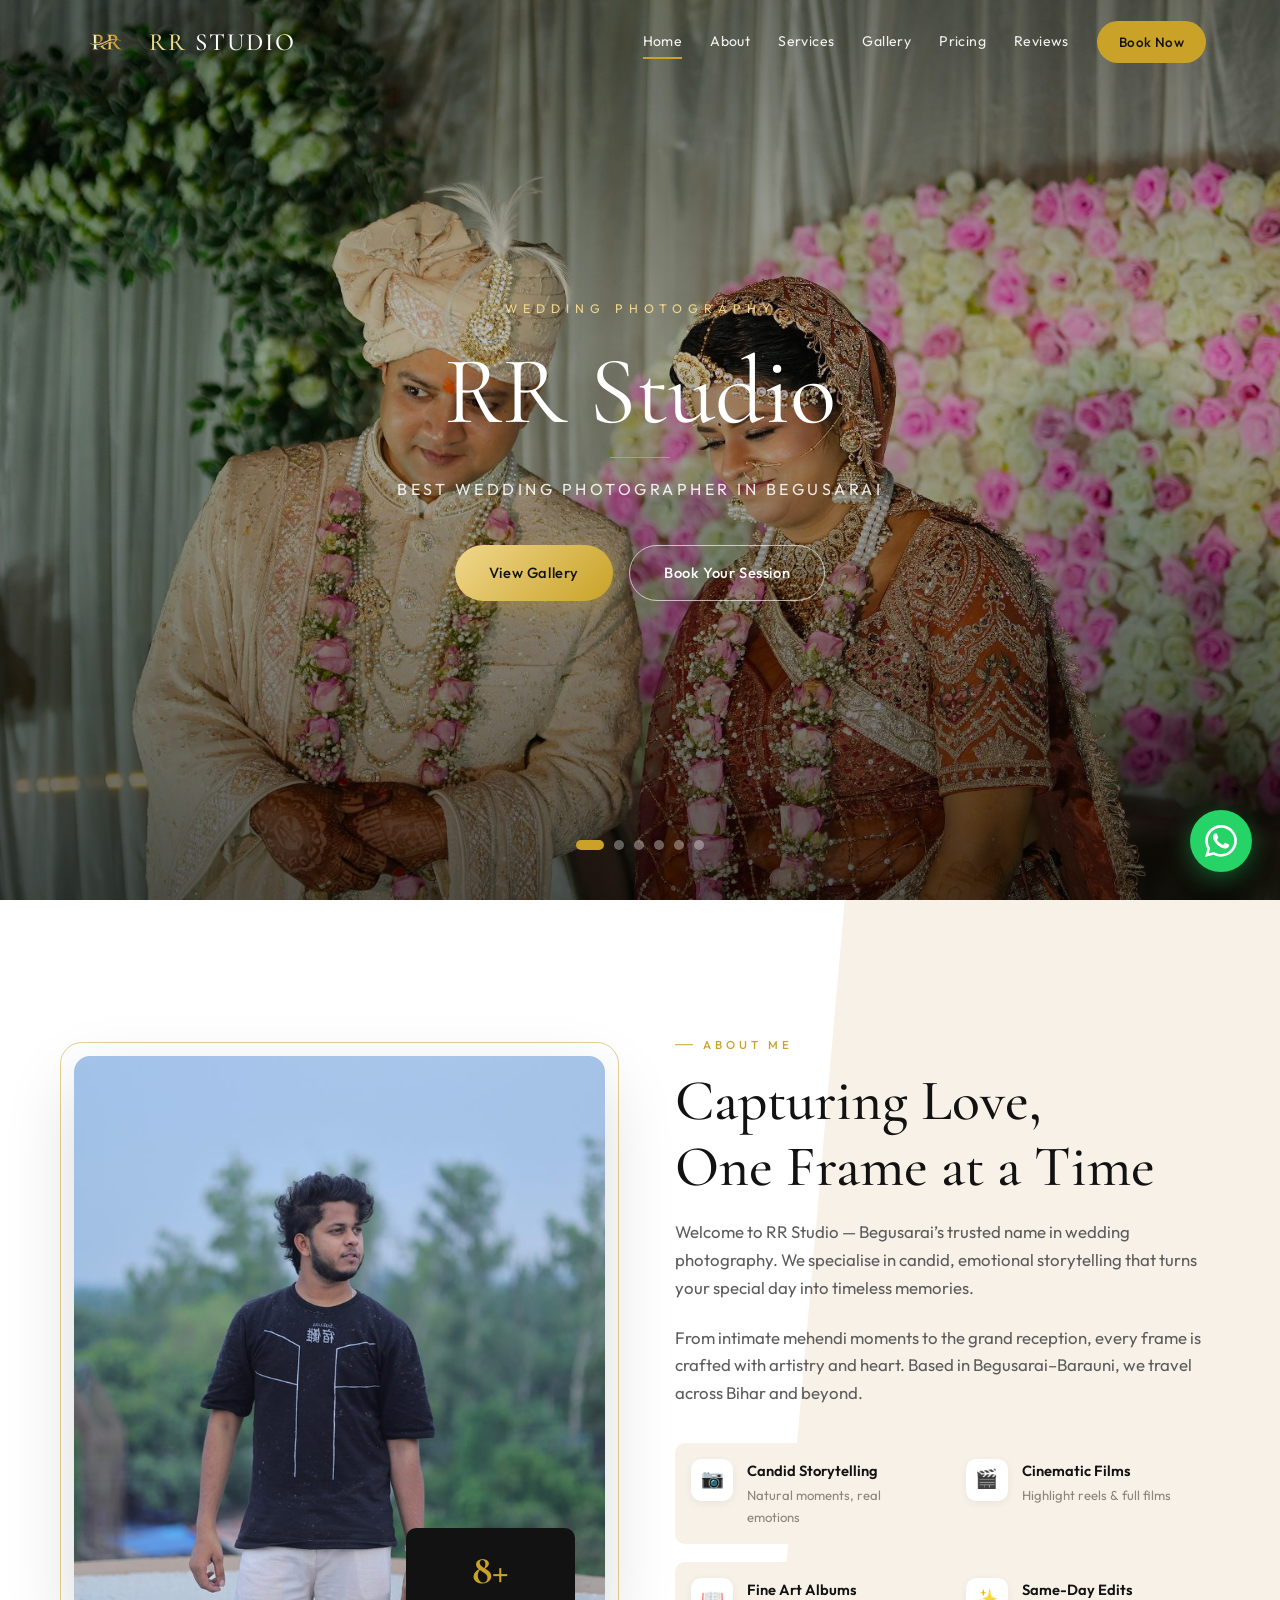
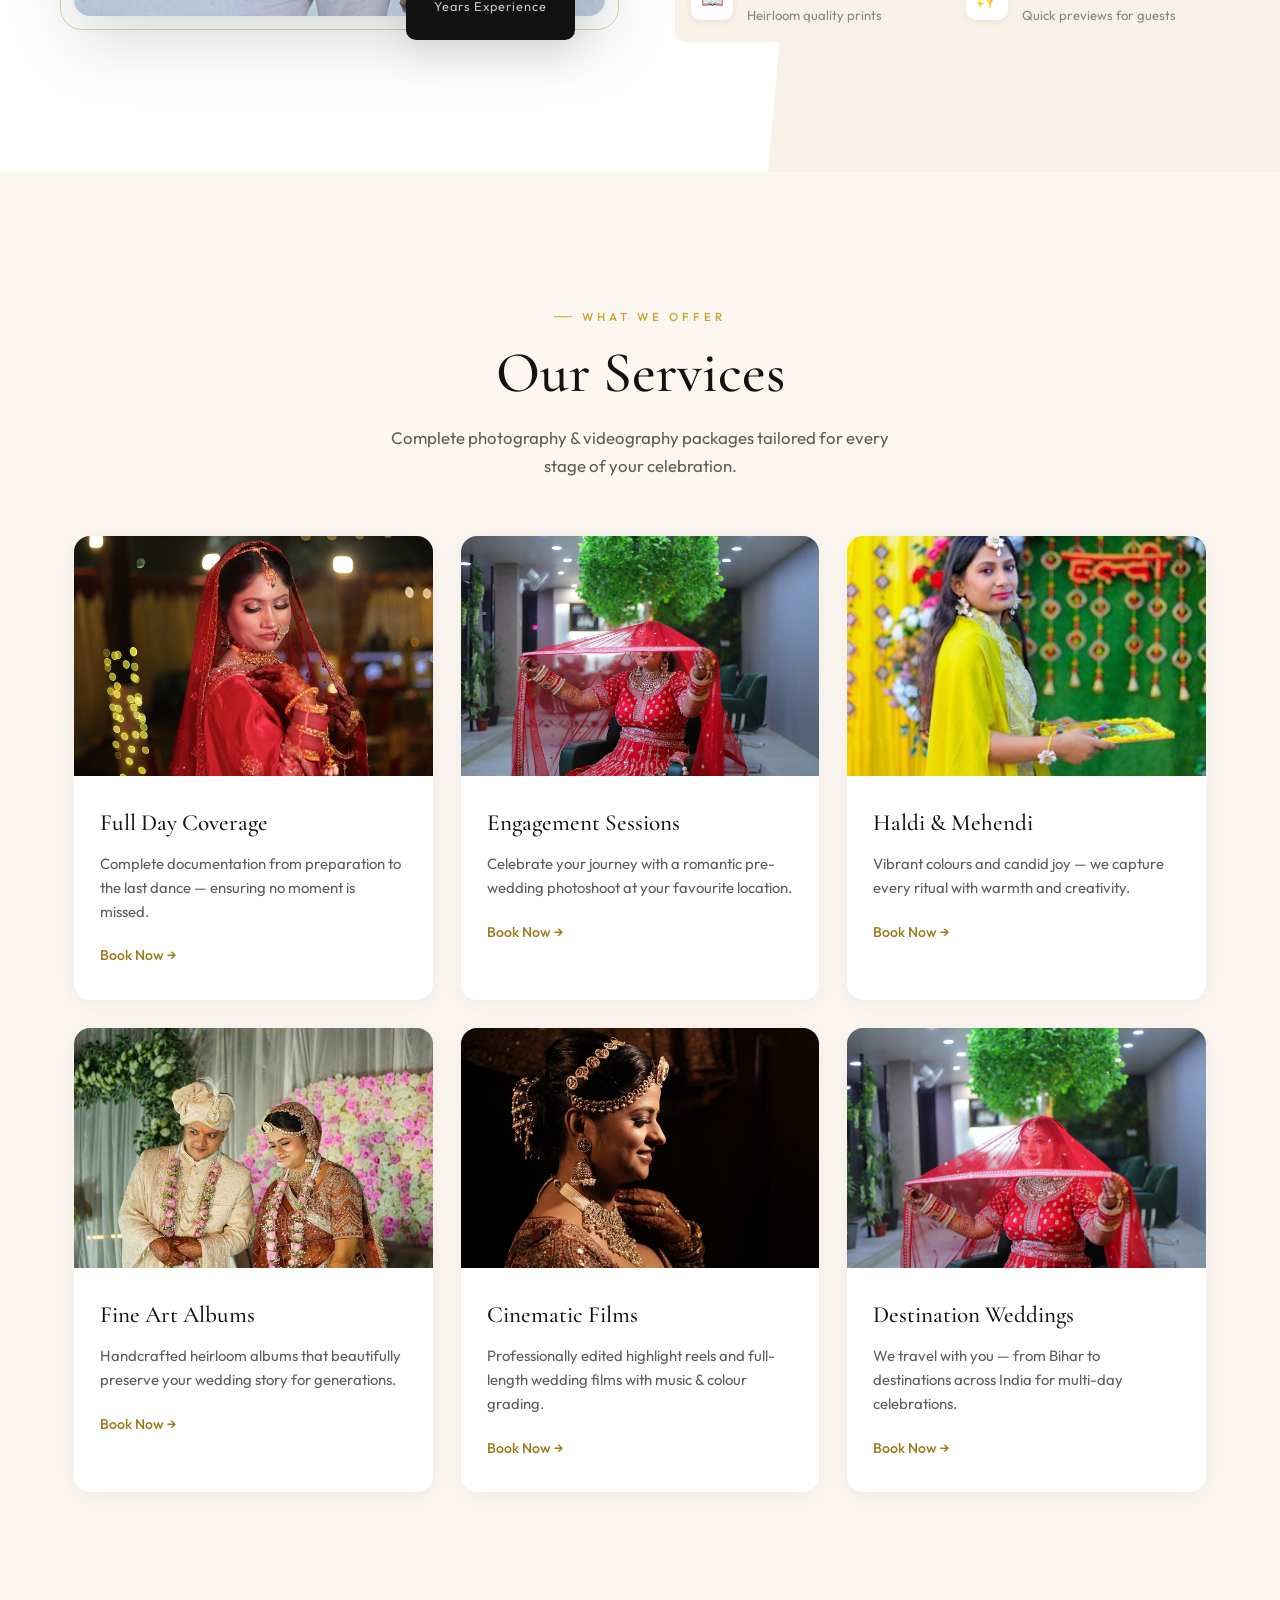
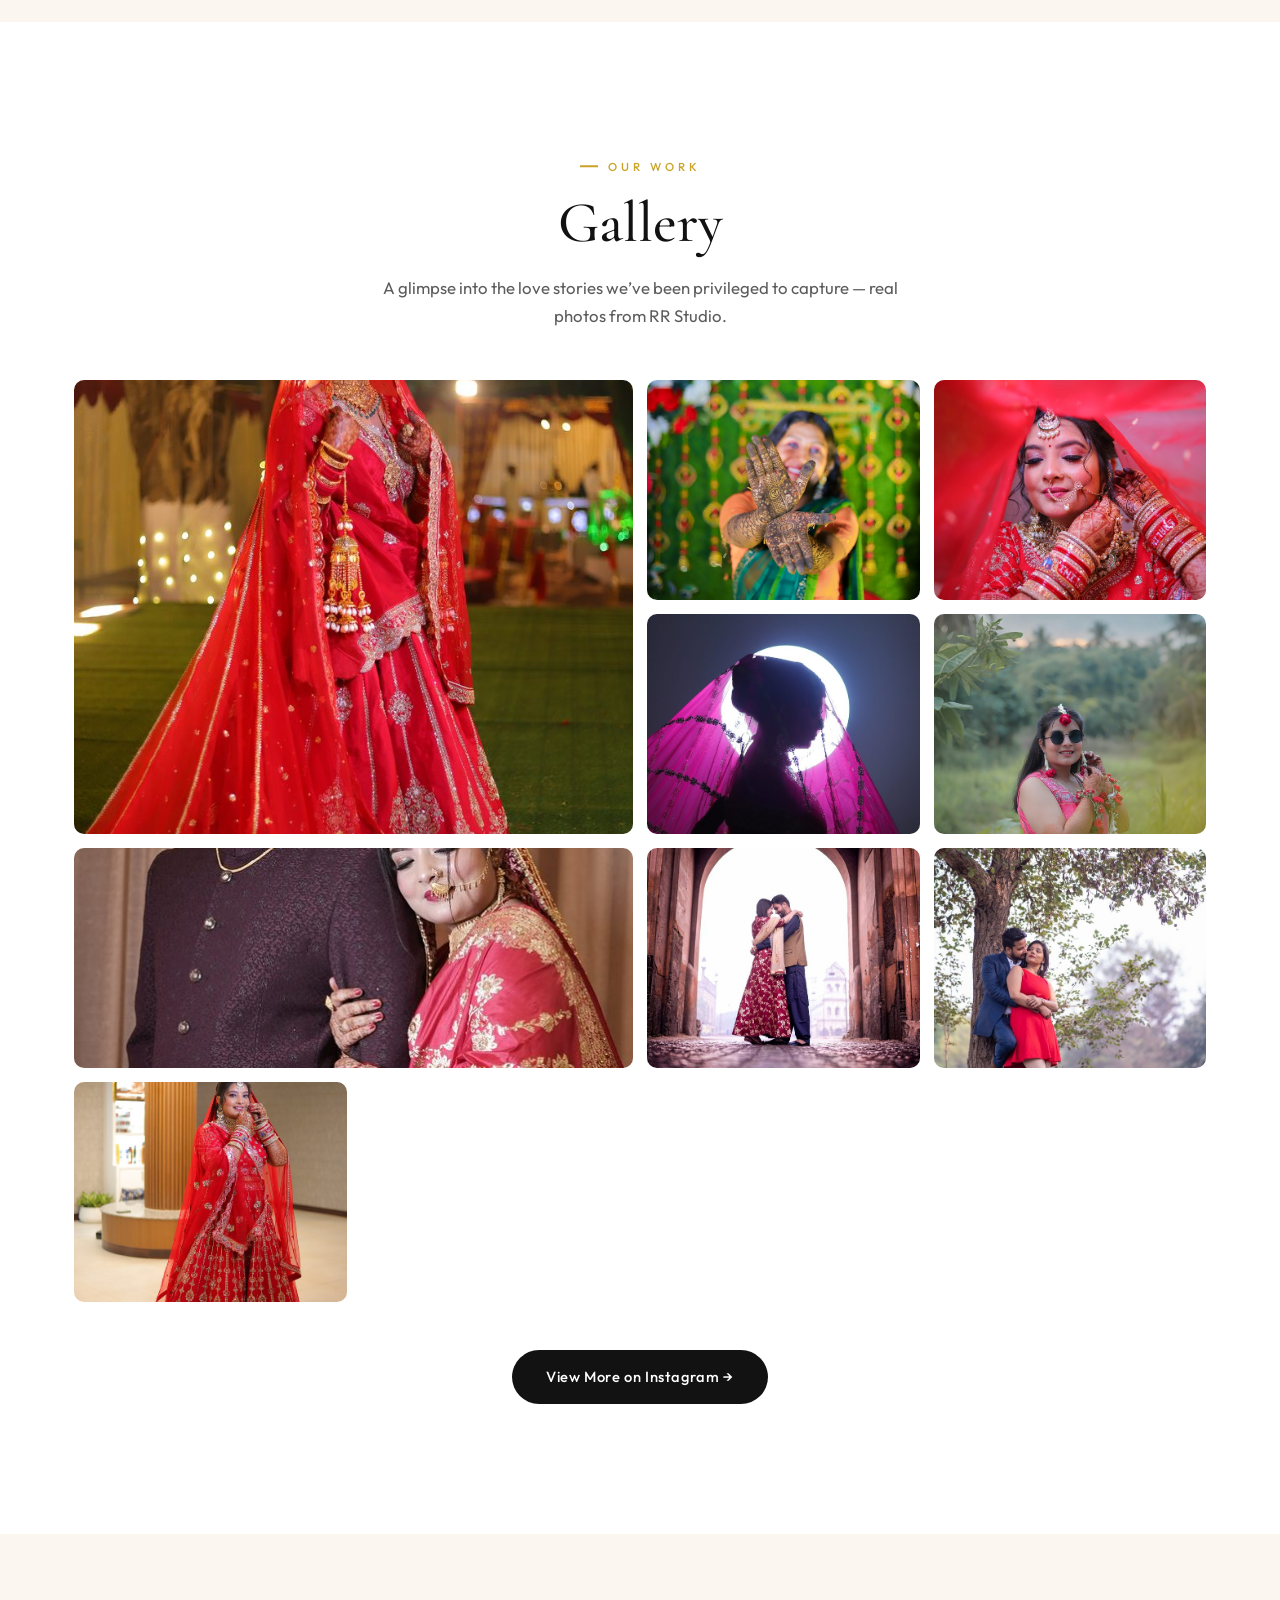
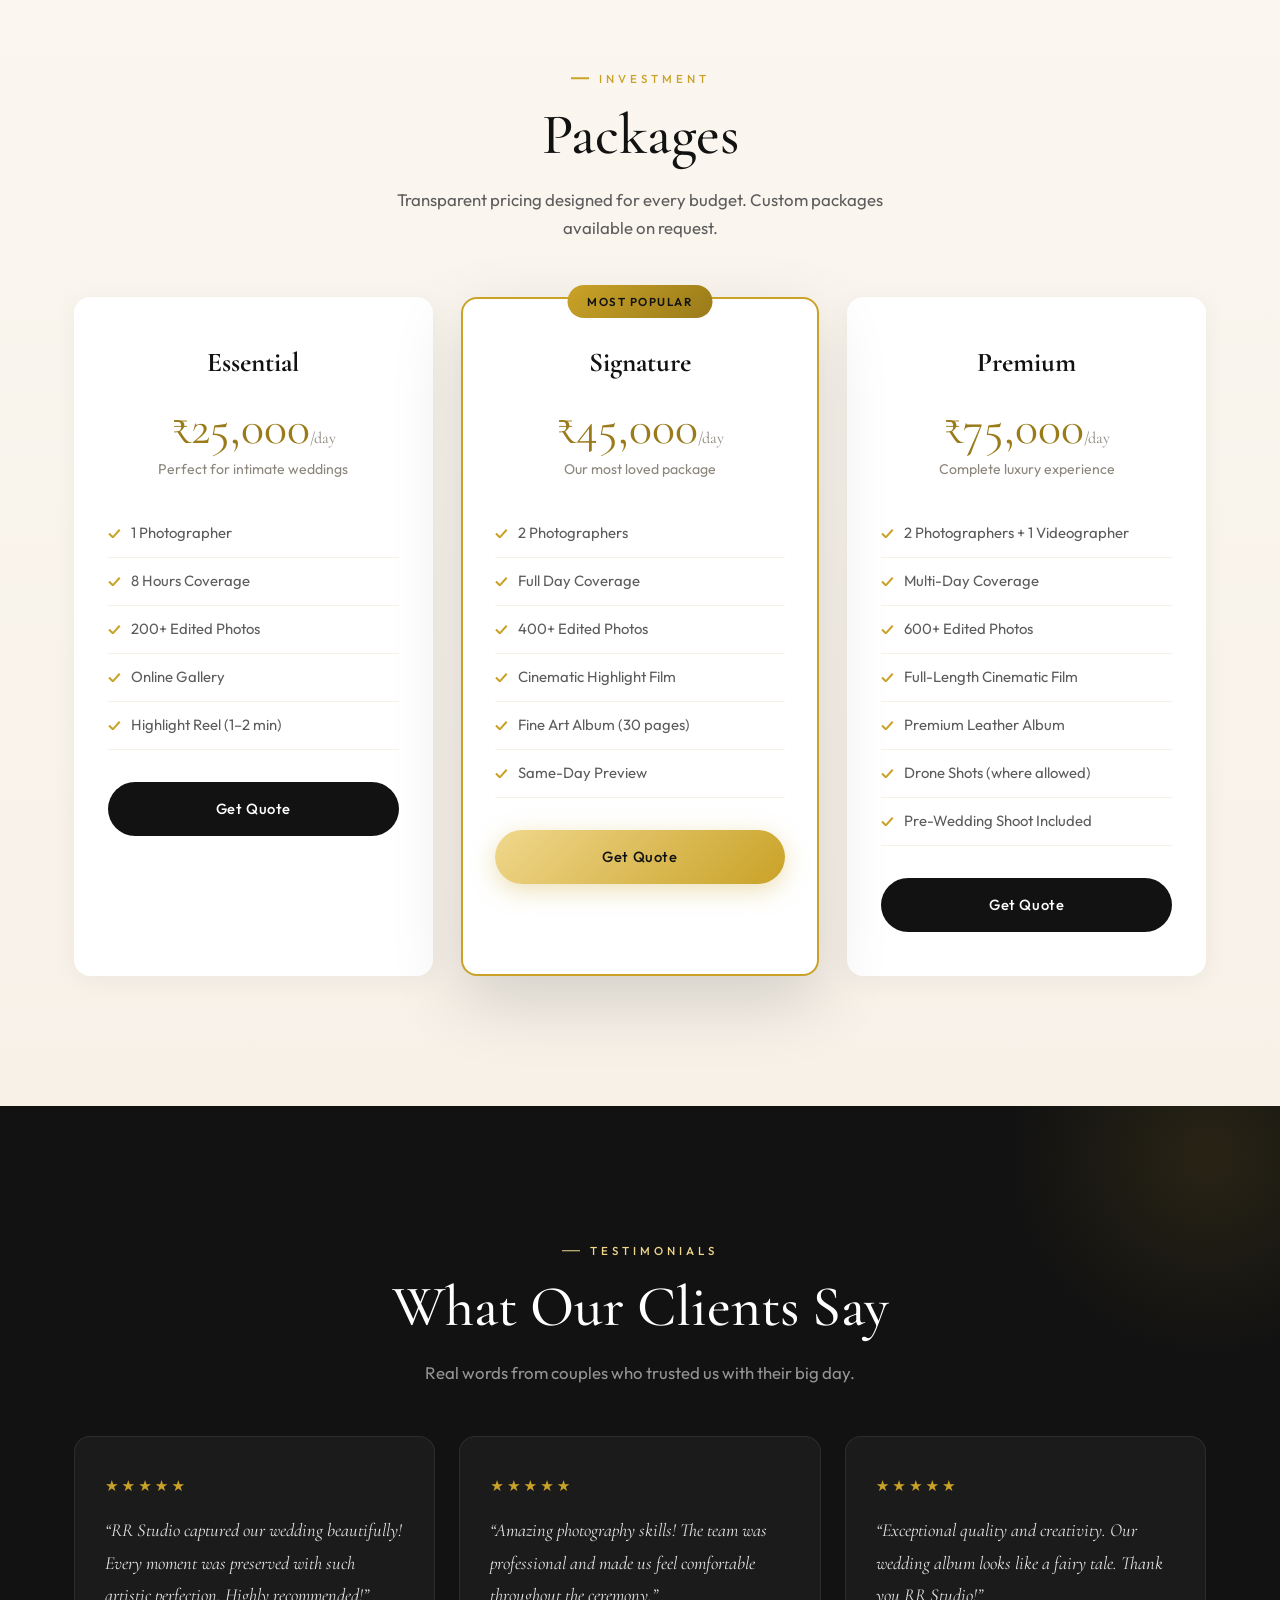
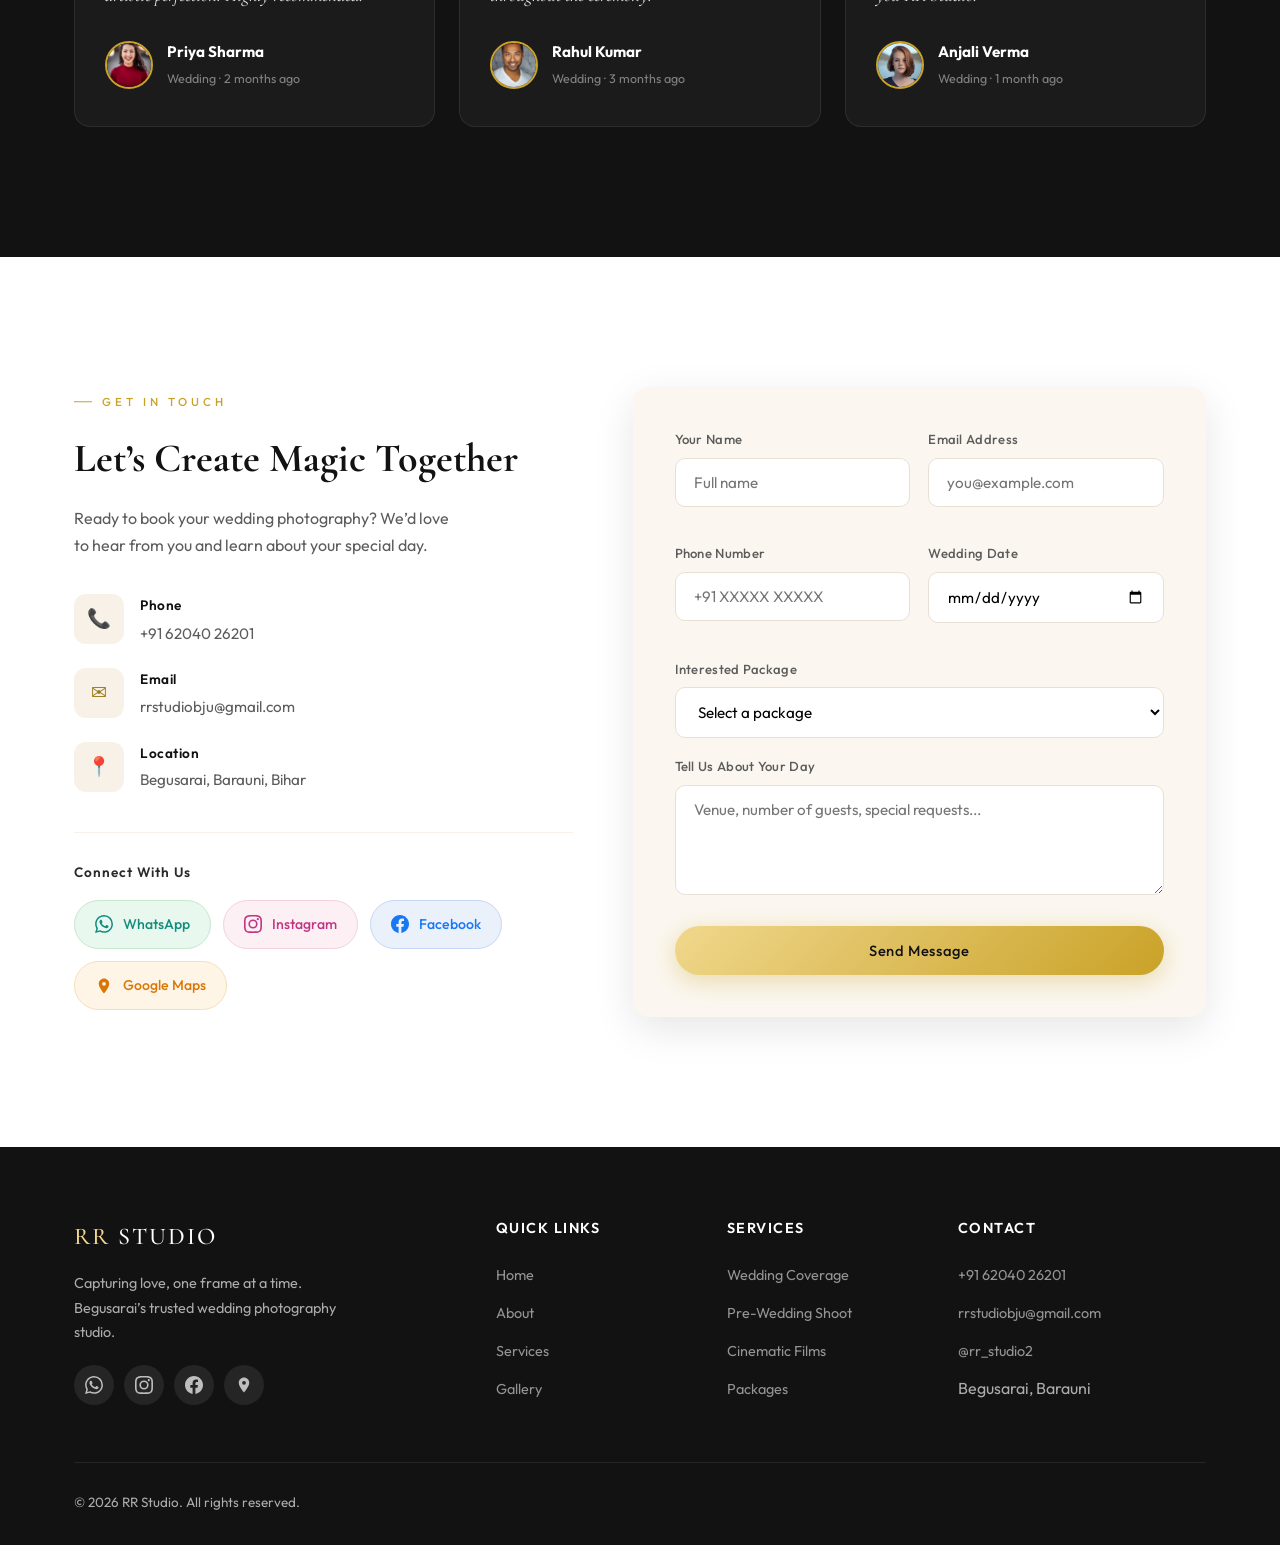
==== commit 3a13daac: "Update footer content in index.html Removed the 'Made with ❤️ in Begusarai' line from the footer." ====
--- a/index.html
+++ b/index.html
@@ -473,8 +473,8 @@
         </div>
       </div>
       <div class="footer-bottom">
-        <p>© 2026 RR Studio. All rights reserved. | <a href="https://rrevent.in">rrevent.in</a></p>
-        <p>Made with ❤️ in Begusarai</p>
+        <p>© 2026 RR Studio. All rights reserved. 
+    
       </div>
     </div>
   </footer>
--- a/css/style.css
+++ b/css/style.css
@@ -0,0 +1,1000 @@
+/* ============================================
+   RR STUDIO – Premium Wedding Photography
+   More attractive redesign · Real site photos
+   ============================================ */
+
+:root {
+  --gold: #C9A227;
+  --gold-light: #F0D78C;
+  --gold-dark: #9A7B1A;
+  --rose: #C4A484;
+  --cream: #FBF7F0;
+  --ivory: #F7F1E8;
+  --dark: #121212;
+  --charcoal: #2A2A2A;
+  --gray: #5C5C5C;
+  --muted: #8B857B;
+  --white: #FFFFFF;
+  --glass: rgba(255,255,255,0.12);
+  --shadow: 0 12px 40px rgba(0,0,0,0.1);
+  --shadow-lg: 0 25px 70px rgba(0,0,0,0.15);
+  --radius: 16px;
+  --radius-sm: 10px;
+  --transition: all 0.4s cubic-bezier(0.22, 1, 0.36, 1);
+  --font-serif: 'Cormorant Garamond', Georgia, serif;
+  --font-sans: 'Outfit', system-ui, sans-serif;
+}
+
+*, *::before, *::after { box-sizing: border-box; margin: 0; padding: 0; }
+html { scroll-behavior: smooth; }
+body {
+  font-family: var(--font-sans);
+  color: var(--dark);
+  background: var(--cream);
+  line-height: 1.65;
+  overflow-x: hidden;
+}
+img { max-width: 100%; height: auto; display: block; }
+a { text-decoration: none; color: inherit; transition: var(--transition); }
+ul { list-style: none; }
+
+.container { width: 100%; max-width: 1180px; margin: 0 auto; padding: 0 24px; }
+
+.section-label {
+  display: inline-block;
+  font-size: 0.72rem;
+  letter-spacing: 4px;
+  text-transform: uppercase;
+  color: var(--gold);
+  font-weight: 500;
+  margin-bottom: 14px;
+  position: relative;
+  padding-left: 28px;
+}
+.section-label::before {
+  content: '';
+  position: absolute;
+  left: 0; top: 50%;
+  width: 18px; height: 1.5px;
+  background: var(--gold);
+  transform: translateY(-50%);
+}
+.section-title {
+  font-family: var(--font-serif);
+  font-size: clamp(2.4rem, 5vw, 3.6rem);
+  font-weight: 500;
+  line-height: 1.15;
+  color: var(--dark);
+  margin-bottom: 18px;
+}
+.section-desc {
+  font-size: 1.05rem;
+  color: var(--gray);
+  max-width: 540px;
+  margin-bottom: 0;
+}
+
+.btn {
+  display: inline-flex;
+  align-items: center;
+  gap: 10px;
+  padding: 15px 34px;
+  font-family: var(--font-sans);
+  font-size: 0.92rem;
+  font-weight: 500;
+  letter-spacing: 0.6px;
+  border-radius: 50px;
+  border: none;
+  cursor: pointer;
+  transition: var(--transition);
+}
+.btn-primary {
+  background: linear-gradient(135deg, var(--gold-light), var(--gold), var(--gold-dark));
+  background-size: 200% 200%;
+  color: var(--dark);
+  box-shadow: 0 6px 24px rgba(201,162,39,0.35);
+}
+.btn-primary:hover {
+  background-position: 100% 0;
+  transform: translateY(-3px);
+  box-shadow: 0 10px 32px rgba(201,162,39,0.45);
+}
+.btn-outline {
+  background: transparent;
+  color: var(--white);
+  border: 1.5px solid rgba(255,255,255,0.65);
+  backdrop-filter: blur(4px);
+}
+.btn-outline:hover {
+  background: var(--white);
+  color: var(--dark);
+  border-color: var(--white);
+}
+.btn-dark {
+  background: var(--dark);
+  color: var(--white);
+}
+.btn-dark:hover { background: var(--gold); color: var(--dark); }
+
+.header {
+  position: fixed;
+  top: 0; left: 0; width: 100%;
+  z-index: 1000;
+  padding: 20px 0;
+  transition: var(--transition);
+}
+.header.scrolled {
+  background: rgba(251,247,240,0.92);
+  backdrop-filter: blur(16px);
+  box-shadow: 0 2px 24px rgba(0,0,0,0.06);
+  padding: 12px 0;
+}
+.header .container {
+  display: flex;
+  align-items: center;
+  justify-content: space-between;
+}
+.logo {
+  display: flex;
+  align-items: center;
+  gap: 12px;
+}
+.logo-img {
+  height: 44px;
+  width: auto;
+  border-radius: 6px;
+  object-fit: contain;
+}
+.logo-text {
+  font-family: var(--font-serif);
+  font-size: 1.55rem;
+  font-weight: 500;
+  letter-spacing: 2px;
+  color: var(--white);
+  transition: var(--transition);
+}
+.header.scrolled .logo-text { color: var(--dark); }
+.logo-accent { color: var(--gold-light); }
+.header.scrolled .logo-accent { color: var(--gold); }
+
+.nav { display: flex; align-items: center; gap: 28px; }
+.nav a {
+  font-size: 0.88rem;
+  font-weight: 400;
+  letter-spacing: 0.4px;
+  color: rgba(255,255,255,0.92);
+  position: relative;
+}
+.header.scrolled .nav a { color: var(--charcoal); }
+.nav a::after {
+  content: '';
+  position: absolute;
+  bottom: -5px; left: 0;
+  width: 0; height: 1.5px;
+  background: var(--gold);
+  transition: width 0.3s;
+}
+.nav a:hover::after, .nav a.active::after { width: 100%; }
+.nav a:hover { color: var(--gold-light); }
+.header.scrolled .nav a:hover { color: var(--gold); }
+
+.nav-cta {
+  padding: 10px 22px !important;
+  background: var(--gold) !important;
+  color: var(--dark) !important;
+  border-radius: 50px;
+  font-size: 0.84rem !important;
+  font-weight: 500 !important;
+}
+.nav-cta::after { display: none !important; }
+.nav-cta:hover { background: var(--gold-light) !important; transform: translateY(-1px); }
+
+.menu-toggle {
+  display: none;
+  flex-direction: column;
+  gap: 6px;
+  background: none;
+  border: none;
+  cursor: pointer;
+  padding: 4px;
+  z-index: 1001;
+}
+.menu-toggle span {
+  width: 26px; height: 2px;
+  background: var(--white);
+  transition: var(--transition);
+  border-radius: 2px;
+}
+.header.scrolled .menu-toggle span { background: var(--dark); }
+
+.hero {
+  position: relative;
+  height: 100vh;
+  min-height: 680px;
+  overflow: hidden;
+}
+.hero-slides { position: absolute; inset: 0; }
+.hero-slide {
+  position: absolute;
+  inset: 0;
+  opacity: 0;
+  transition: opacity 1.2s ease;
+  background-size: cover;
+  background-position: center;
+}
+.hero-slide.active { opacity: 1; z-index: 1; }
+.hero-overlay {
+  position: absolute;
+  inset: 0;
+  z-index: 2;
+  background: linear-gradient(180deg, rgba(0,0,0,0.35) 0%, rgba(0,0,0,0.25) 40%, rgba(0,0,0,0.65) 100%);
+}
+.hero-content {
+  position: relative;
+  z-index: 3;
+  height: 100%;
+  display: flex;
+  flex-direction: column;
+  align-items: center;
+  justify-content: center;
+  text-align: center;
+  padding: 0 24px;
+}
+.hero-label {
+  font-size: 0.78rem;
+  letter-spacing: 6px;
+  text-transform: uppercase;
+  color: var(--gold-light);
+  margin-bottom: 22px;
+  opacity: 0;
+  animation: fadeUp 0.9s 0.3s forwards;
+}
+.hero h1 {
+  font-family: var(--font-serif);
+  font-size: clamp(3.2rem, 9vw, 6rem);
+  font-weight: 400;
+  color: var(--white);
+  line-height: 1.05;
+  margin-bottom: 14px;
+  text-shadow: 0 4px 30px rgba(0,0,0,0.3);
+  opacity: 0;
+  animation: fadeUp 0.9s 0.5s forwards;
+}
+.hero-line {
+  width: 60px;
+  height: 1.5px;
+  background: var(--gold);
+  margin: 0 auto 18px;
+  opacity: 0;
+  animation: fadeUp 0.9s 0.65s forwards;
+}
+.hero-subtitle {
+  font-size: 1rem;
+  color: rgba(255,255,255,0.88);
+  letter-spacing: 3.5px;
+  text-transform: uppercase;
+  margin-bottom: 42px;
+  opacity: 0;
+  animation: fadeUp 0.9s 0.75s forwards;
+}
+.hero-btns {
+  display: flex;
+  gap: 16px;
+  flex-wrap: wrap;
+  justify-content: center;
+  opacity: 0;
+  animation: fadeUp 0.9s 0.9s forwards;
+}
+.hero-dots {
+  position: absolute;
+  bottom: 50px;
+  left: 50%;
+  transform: translateX(-50%);
+  z-index: 4;
+  display: flex;
+  gap: 10px;
+}
+.hero-dot {
+  width: 10px; height: 10px;
+  border-radius: 50%;
+  background: rgba(255,255,255,0.35);
+  border: none;
+  cursor: pointer;
+  transition: var(--transition);
+  padding: 0;
+}
+.hero-dot.active {
+  background: var(--gold);
+  width: 28px;
+  border-radius: 6px;
+}
+
+@keyframes fadeUp {
+  from { opacity: 0; transform: translateY(28px); }
+  to { opacity: 1; transform: translateY(0); }
+}
+
+.about {
+  padding: 130px 0;
+  background: var(--white);
+  position: relative;
+}
+.about::before {
+  content: '';
+  position: absolute;
+  top: 0; right: 0;
+  width: 40%; height: 100%;
+  background: var(--ivory);
+  z-index: 0;
+  clip-path: polygon(15% 0, 100% 0, 100% 100%, 0% 100%);
+}
+.about-grid {
+  display: grid;
+  grid-template-columns: 1fr 1fr;
+  gap: 70px;
+  align-items: center;
+  position: relative;
+  z-index: 1;
+}
+.about-image-wrap { position: relative; }
+.about-image {
+  border-radius: var(--radius);
+  overflow: hidden;
+  box-shadow: var(--shadow-lg);
+  position: relative;
+}
+.about-image img {
+  width: 100%;
+  height: 560px;
+  object-fit: cover;
+  transition: transform 0.8s ease;
+}
+.about-image:hover img { transform: scale(1.04); }
+.about-frame {
+  position: absolute;
+  inset: -14px;
+  border: 1.5px solid var(--gold);
+  border-radius: calc(var(--radius) + 6px);
+  pointer-events: none;
+  opacity: 0.5;
+}
+.about-badge {
+  position: absolute;
+  bottom: -24px;
+  right: 30px;
+  background: var(--dark);
+  color: var(--white);
+  padding: 22px 28px;
+  border-radius: var(--radius-sm);
+  box-shadow: var(--shadow);
+  text-align: center;
+  min-width: 120px;
+}
+.about-badge strong {
+  display: block;
+  font-family: var(--font-serif);
+  font-size: 2.6rem;
+  color: var(--gold);
+  line-height: 1;
+}
+.about-badge span {
+  font-size: 0.8rem;
+  letter-spacing: 1px;
+  opacity: 0.75;
+}
+.about-content .section-desc { margin-bottom: 22px; }
+.about-features {
+  display: grid;
+  grid-template-columns: 1fr 1fr;
+  gap: 18px;
+  margin-top: 36px;
+}
+.feature-item {
+  display: flex;
+  align-items: flex-start;
+  gap: 14px;
+  padding: 16px;
+  background: var(--ivory);
+  border-radius: var(--radius-sm);
+  transition: var(--transition);
+}
+.feature-item:hover {
+  background: var(--cream);
+  transform: translateY(-2px);
+}
+.feature-icon {
+  width: 42px; height: 42px;
+  background: var(--white);
+  border-radius: 10px;
+  display: flex;
+  align-items: center;
+  justify-content: center;
+  flex-shrink: 0;
+  font-size: 1.15rem;
+  box-shadow: 0 2px 8px rgba(0,0,0,0.06);
+}
+.feature-item h4 { font-size: 0.92rem; font-weight: 600; margin-bottom: 2px; }
+.feature-item p { font-size: 0.82rem; color: var(--muted); }
+
+.services {
+  padding: 130px 0;
+  background: var(--cream);
+}
+.services-header { text-align: center; margin-bottom: 56px; }
+.services-header .section-desc { margin: 0 auto; }
+.services-grid {
+  display: grid;
+  grid-template-columns: repeat(3, 1fr);
+  gap: 28px;
+}
+.service-card {
+  background: var(--white);
+  border-radius: var(--radius);
+  overflow: hidden;
+  box-shadow: 0 4px 24px rgba(0,0,0,0.05);
+  transition: var(--transition);
+}
+.service-card:hover {
+  transform: translateY(-10px);
+  box-shadow: var(--shadow-lg);
+}
+.service-img {
+  position: relative;
+  overflow: hidden;
+  height: 240px;
+}
+.service-img img {
+  width: 100%; height: 100%;
+  object-fit: cover;
+  transition: transform 0.7s ease;
+}
+.service-card:hover .service-img img { transform: scale(1.1); }
+.service-body { padding: 28px 26px 32px; }
+.service-body h3 {
+  font-family: var(--font-serif);
+  font-size: 1.45rem;
+  font-weight: 500;
+  margin-bottom: 10px;
+}
+.service-body p {
+  font-size: 0.93rem;
+  color: var(--gray);
+  margin-bottom: 18px;
+  line-height: 1.6;
+}
+.service-link {
+  font-size: 0.88rem;
+  color: var(--gold-dark);
+  font-weight: 500;
+  display: inline-flex;
+  align-items: center;
+  gap: 6px;
+}
+.service-link:hover { gap: 12px; color: var(--gold); }
+
+.gallery {
+  padding: 130px 0;
+  background: var(--white);
+}
+.gallery-header { text-align: center; margin-bottom: 50px; }
+.gallery-header .section-desc { margin: 0 auto; }
+.gallery-grid {
+  display: grid;
+  grid-template-columns: repeat(4, 1fr);
+  grid-auto-rows: 220px;
+  gap: 14px;
+}
+.gallery-item {
+  position: relative;
+  border-radius: var(--radius-sm);
+  overflow: hidden;
+  cursor: pointer;
+}
+.gallery-item:nth-child(1) { grid-column: span 2; grid-row: span 2; }
+.gallery-item:nth-child(6) { grid-column: span 2; }
+.gallery-item img {
+  width: 100%; height: 100%;
+  object-fit: cover;
+  transition: transform 0.7s ease;
+}
+.gallery-item:hover img { transform: scale(1.08); }
+.gallery-overlay {
+  position: absolute;
+  inset: 0;
+  background: linear-gradient(to top, rgba(18,18,18,0.7) 0%, transparent 55%);
+  opacity: 0;
+  transition: var(--transition);
+  display: flex;
+  align-items: flex-end;
+  padding: 22px;
+}
+.gallery-item:hover .gallery-overlay { opacity: 1; }
+.gallery-overlay span {
+  color: var(--white);
+  font-size: 0.9rem;
+  letter-spacing: 1.5px;
+  text-transform: uppercase;
+}
+.gallery-cta { text-align: center; margin-top: 48px; }
+
+.pricing {
+  padding: 130px 0;
+  background: linear-gradient(180deg, var(--cream) 0%, var(--ivory) 100%);
+}
+.pricing-header { text-align: center; margin-bottom: 56px; }
+.pricing-header .section-desc { margin: 0 auto; }
+.pricing-grid {
+  display: grid;
+  grid-template-columns: repeat(3, 1fr);
+  gap: 28px;
+  align-items: stretch;
+}
+.price-card {
+  background: var(--white);
+  border-radius: var(--radius);
+  padding: 42px 32px;
+  box-shadow: 0 4px 24px rgba(0,0,0,0.05);
+  text-align: center;
+  transition: var(--transition);
+  position: relative;
+  border: 2px solid transparent;
+}
+.price-card:hover { transform: translateY(-8px); box-shadow: var(--shadow-lg); }
+.price-card.featured {
+  border-color: var(--gold);
+  transform: scale(1.05);
+  box-shadow: var(--shadow-lg);
+  z-index: 1;
+}
+.price-card.featured:hover { transform: scale(1.05) translateY(-8px); }
+.price-badge {
+  position: absolute;
+  top: -14px; left: 50%;
+  transform: translateX(-50%);
+  background: linear-gradient(135deg, var(--gold), var(--gold-dark));
+  color: var(--dark);
+  font-size: 0.72rem;
+  letter-spacing: 1.5px;
+  padding: 7px 20px;
+  border-radius: 50px;
+  font-weight: 600;
+  text-transform: uppercase;
+}
+.price-card h3 {
+  font-family: var(--font-serif);
+  font-size: 1.7rem;
+  margin-bottom: 6px;
+}
+.price-amount {
+  font-family: var(--font-serif);
+  font-size: 3rem;
+  color: var(--gold-dark);
+  margin: 18px 0 6px;
+  line-height: 1;
+}
+.price-amount span { font-size: 1rem; color: var(--muted); }
+.price-card > p {
+  font-size: 0.88rem;
+  color: var(--muted);
+  margin-bottom: 28px;
+}
+.price-features {
+  text-align: left;
+  margin-bottom: 32px;
+}
+.price-features li {
+  padding: 11px 0;
+  font-size: 0.93rem;
+  color: var(--gray);
+  border-bottom: 1px solid var(--ivory);
+  display: flex;
+  align-items: center;
+  gap: 10px;
+}
+.price-features li::before {
+  content: '✓';
+  color: var(--gold);
+  font-weight: 700;
+  font-size: 0.95rem;
+}
+
+.testimonials {
+  padding: 130px 0;
+  background: var(--dark);
+  color: var(--white);
+  position: relative;
+  overflow: hidden;
+}
+.testimonials::before {
+  content: '';
+  position: absolute;
+  top: -20%; right: -10%;
+  width: 400px; height: 400px;
+  background: radial-gradient(circle, rgba(201,162,39,0.12), transparent 70%);
+  pointer-events: none;
+}
+.testimonials-header { text-align: center; margin-bottom: 50px; }
+.testimonials .section-label { color: var(--gold-light); }
+.testimonials .section-label::before { background: var(--gold-light); }
+.testimonials .section-title { color: var(--white); }
+.testimonials .section-desc { color: rgba(255,255,255,0.55); margin: 0 auto; }
+.testimonials-slider {
+  display: grid;
+  grid-template-columns: repeat(3, 1fr);
+  gap: 24px;
+}
+.testimonial-card {
+  background: rgba(255,255,255,0.04);
+  border: 1px solid rgba(255,255,255,0.08);
+  border-radius: var(--radius);
+  padding: 36px 30px;
+  transition: var(--transition);
+}
+.testimonial-card:hover {
+  background: rgba(255,255,255,0.07);
+  border-color: rgba(201,162,39,0.4);
+  transform: translateY(-4px);
+}
+.testimonial-stars {
+  color: var(--gold);
+  font-size: 0.95rem;
+  margin-bottom: 16px;
+  letter-spacing: 3px;
+}
+.testimonial-card p {
+  line-height: 1.75;
+  color: rgba(255,255,255,0.88);
+  margin-bottom: 28px;
+  font-family: var(--font-serif);
+  font-style: italic;
+  font-size: 1.15rem;
+}
+.testimonial-author {
+  display: flex;
+  align-items: center;
+  gap: 14px;
+}
+.testimonial-author img {
+  width: 48px; height: 48px;
+  border-radius: 50%;
+  object-fit: cover;
+  border: 2px solid var(--gold);
+}
+.testimonial-author strong { display: block; font-size: 0.95rem; }
+.testimonial-author span { font-size: 0.78rem; color: rgba(255,255,255,0.45); }
+
+.contact {
+  padding: 130px 0;
+  background: var(--white);
+}
+.contact-grid {
+  display: grid;
+  grid-template-columns: 1fr 1.15fr;
+  gap: 60px;
+  align-items: start;
+}
+.contact-info h2 {
+  font-family: var(--font-serif);
+  font-size: 2.5rem;
+  margin-bottom: 14px;
+}
+.contact-info > p {
+  color: var(--gray);
+  margin-bottom: 36px;
+  max-width: 380px;
+}
+.contact-details { display: flex; flex-direction: column; gap: 22px; }
+.contact-item {
+  display: flex;
+  align-items: flex-start;
+  gap: 16px;
+}
+.contact-icon {
+  width: 50px; height: 50px;
+  background: var(--ivory);
+  border-radius: 12px;
+  display: flex;
+  align-items: center;
+  justify-content: center;
+  color: var(--gold-dark);
+  font-size: 1.2rem;
+  flex-shrink: 0;
+  transition: var(--transition);
+}
+.contact-item:hover .contact-icon {
+  background: var(--gold);
+  color: var(--dark);
+}
+.contact-item h4 {
+  font-size: 0.85rem;
+  font-weight: 600;
+  margin-bottom: 3px;
+  letter-spacing: 0.5px;
+}
+.contact-item a, .contact-item p {
+  font-size: 0.95rem;
+  color: var(--gray);
+}
+.contact-item a:hover { color: var(--gold); }
+
+.social-section {
+  margin-top: 40px;
+  padding-top: 28px;
+  border-top: 1px solid var(--ivory);
+}
+.social-section h4 {
+  font-size: 0.85rem;
+  font-weight: 600;
+  letter-spacing: 1px;
+  margin-bottom: 16px;
+  color: var(--charcoal);
+}
+.social-links {
+  display: flex;
+  flex-wrap: wrap;
+  gap: 12px;
+}
+.social-btn {
+  display: inline-flex;
+  align-items: center;
+  gap: 10px;
+  padding: 12px 20px;
+  border-radius: 50px;
+  font-size: 0.88rem;
+  font-weight: 500;
+  transition: var(--transition);
+  border: 1.5px solid transparent;
+}
+.social-btn svg { width: 18px; height: 18px; flex-shrink: 0; }
+.social-whatsapp {
+  background: #E8F8EF;
+  color: #128C7E;
+  border-color: #C8E6D0;
+}
+.social-whatsapp:hover { background: #25D366; color: white; border-color: #25D366; }
+.social-instagram {
+  background: #FDF0F5;
+  color: #C13584;
+  border-color: #F5D0E0;
+}
+.social-instagram:hover {
+  background: linear-gradient(45deg, #f09433, #e6683c, #dc2743, #cc2366, #bc1888);
+  color: white;
+  border-color: transparent;
+}
+.social-facebook {
+  background: #EBF1FB;
+  color: #1877F2;
+  border-color: #C5D7F5;
+}
+.social-facebook:hover { background: #1877F2; color: white; border-color: #1877F2; }
+.social-maps {
+  background: #FEF5E7;
+  color: #D97706;
+  border-color: #F5E0B8;
+}
+.social-maps:hover { background: #EA4335; color: white; border-color: #EA4335; }
+
+.contact-form {
+  background: var(--cream);
+  padding: 42px;
+  border-radius: var(--radius);
+  box-shadow: var(--shadow);
+}
+.form-row {
+  display: grid;
+  grid-template-columns: 1fr 1fr;
+  gap: 18px;
+  margin-bottom: 18px;
+}
+.form-group { margin-bottom: 18px; }
+.form-group label {
+  display: block;
+  font-size: 0.82rem;
+  font-weight: 500;
+  margin-bottom: 7px;
+  color: var(--gray);
+  letter-spacing: 0.3px;
+}
+.form-group input,
+.form-group textarea,
+.form-group select {
+  width: 100%;
+  padding: 14px 18px;
+  border: 1.5px solid #E8E0D4;
+  border-radius: 10px;
+  font-family: var(--font-sans);
+  font-size: 0.95rem;
+  background: var(--white);
+  transition: var(--transition);
+  outline: none;
+}
+.form-group input:focus,
+.form-group textarea:focus,
+.form-group select:focus {
+  border-color: var(--gold);
+  box-shadow: 0 0 0 4px rgba(201,162,39,0.12);
+}
+.form-group textarea { resize: vertical; min-height: 110px; }
+.form-submit { width: 100%; justify-content: center; margin-top: 6px; }
+
+.footer {
+  background: var(--dark);
+  color: rgba(255,255,255,0.65);
+  padding: 70px 0 32px;
+}
+.footer-grid {
+  display: grid;
+  grid-template-columns: 2fr 1fr 1fr 1.3fr;
+  gap: 40px;
+  margin-bottom: 50px;
+}
+.footer-brand .logo-text {
+  color: var(--white);
+  font-size: 1.5rem;
+  margin-bottom: 14px;
+  display: block;
+}
+.footer-brand p {
+  font-size: 0.9rem;
+  line-height: 1.7;
+  max-width: 280px;
+  margin-bottom: 20px;
+}
+.footer-social {
+  display: flex;
+  gap: 10px;
+}
+.footer-social a {
+  width: 40px; height: 40px;
+  border-radius: 50%;
+  background: rgba(255,255,255,0.08);
+  display: flex;
+  align-items: center;
+  justify-content: center;
+  color: rgba(255,255,255,0.7);
+  transition: var(--transition);
+}
+.footer-social a:hover {
+  background: var(--gold);
+  color: var(--dark);
+}
+.footer-social a svg { width: 18px; height: 18px; }
+.footer h4 {
+  color: var(--white);
+  font-size: 0.9rem;
+  font-weight: 600;
+  margin-bottom: 20px;
+  letter-spacing: 1.5px;
+  text-transform: uppercase;
+}
+.footer ul li { margin-bottom: 11px; }
+.footer ul a {
+  font-size: 0.9rem;
+  color: rgba(255,255,255,0.55);
+}
+.footer ul a:hover { color: var(--gold); }
+.footer-bottom {
+  border-top: 1px solid rgba(255,255,255,0.08);
+  padding-top: 28px;
+  display: flex;
+  justify-content: space-between;
+  align-items: center;
+  font-size: 0.84rem;
+}
+.footer-bottom a { color: var(--gold); }
+
+.whatsapp-float {
+  position: fixed;
+  bottom: 28px; right: 28px;
+  z-index: 999;
+  width: 62px; height: 62px;
+  background: #25D366;
+  border-radius: 50%;
+  display: flex;
+  align-items: center;
+  justify-content: center;
+  box-shadow: 0 6px 24px rgba(37,211,102,0.4);
+  transition: var(--transition);
+  animation: pulse 2.5s infinite;
+}
+.whatsapp-float:hover {
+  transform: scale(1.12);
+  box-shadow: 0 8px 32px rgba(37,211,102,0.55);
+}
+.whatsapp-float svg { width: 32px; height: 32px; fill: white; }
+.whatsapp-tooltip {
+  position: absolute;
+  right: 74px;
+  background: var(--white);
+  color: var(--dark);
+  padding: 10px 16px;
+  border-radius: 8px;
+  font-size: 0.84rem;
+  white-space: nowrap;
+  box-shadow: var(--shadow);
+  opacity: 0;
+  pointer-events: none;
+  transition: var(--transition);
+}
+.whatsapp-float:hover .whatsapp-tooltip { opacity: 1; }
+@keyframes pulse {
+  0%, 100% { box-shadow: 0 6px 24px rgba(37,211,102,0.4); }
+  50% { box-shadow: 0 6px 36px rgba(37,211,102,0.65); }
+}
+
+.lightbox {
+  position: fixed;
+  inset: 0;
+  background: rgba(0,0,0,0.94);
+  z-index: 2000;
+  display: none;
+  align-items: center;
+  justify-content: center;
+  padding: 40px;
+}
+.lightbox.active { display: flex; }
+.lightbox img {
+  max-width: 92%;
+  max-height: 90vh;
+  border-radius: 8px;
+  object-fit: contain;
+}
+.lightbox-close {
+  position: absolute;
+  top: 24px; right: 32px;
+  background: none; border: none;
+  color: white; font-size: 2.2rem;
+  cursor: pointer; opacity: 0.7;
+}
+.lightbox-close:hover { opacity: 1; }
+
+@media (max-width: 1024px) {
+  .about-grid, .contact-grid { grid-template-columns: 1fr; gap: 48px; }
+  .about::before { display: none; }
+  .about-image img { height: 420px; }
+  .services-grid, .pricing-grid, .testimonials-slider { grid-template-columns: 1fr 1fr; }
+  .gallery-grid { grid-template-columns: repeat(2, 1fr); grid-auto-rows: 200px; }
+  .gallery-item:nth-child(1) { grid-column: span 2; grid-row: span 1; }
+  .gallery-item:nth-child(6) { grid-column: span 1; }
+  .footer-grid { grid-template-columns: 1fr 1fr; }
+  .price-card.featured { transform: none; }
+  .price-card.featured:hover { transform: translateY(-8px); }
+}
+@media (max-width: 768px) {
+  .nav {
+    position: fixed;
+    top: 0; right: -100%;
+    width: 280px; height: 100vh;
+    background: var(--white);
+    flex-direction: column;
+    padding: 90px 32px 40px;
+    gap: 22px;
+    box-shadow: -12px 0 40px rgba(0,0,0,0.12);
+    transition: right 0.4s ease;
+    z-index: 999;
+  }
+  .nav.open { right: 0; }
+  .nav a { color: var(--dark) !important; font-size: 1.05rem; }
+  .menu-toggle { display: flex; }
+  .menu-toggle.active span:nth-child(1) { transform: rotate(45deg) translate(5px, 6px); background: var(--dark); }
+  .menu-toggle.active span:nth-child(2) { opacity: 0; }
+  .menu-toggle.active span:nth-child(3) { transform: rotate(-45deg) translate(5px, -6px); background: var(--dark); }
+  .hero { min-height: 100svh; }
+  .services-grid, .pricing-grid, .testimonials-slider { grid-template-columns: 1fr; }
+  .gallery-grid { grid-template-columns: 1fr; grid-auto-rows: 240px; }
+  .gallery-item:nth-child(1) { grid-column: span 1; }
+  .about-features { grid-template-columns: 1fr; }
+  .form-row { grid-template-columns: 1fr; }
+  .footer-grid { grid-template-columns: 1fr; gap: 32px; }
+  .footer-bottom { flex-direction: column; gap: 12px; text-align: center; }
+  .hero-btns { flex-direction: column; align-items: center; }
+  .about, .services, .gallery, .pricing, .testimonials, .contact { padding: 80px 0; }
+  .social-links { flex-direction: column; }
+}
+@media (max-width: 480px) {
+  .container { padding: 0 16px; }
+  .contact-form { padding: 28px 20px; }
+  .price-card { padding: 32px 22px; }
+  .logo-text { font-size: 1.3rem; }
+}
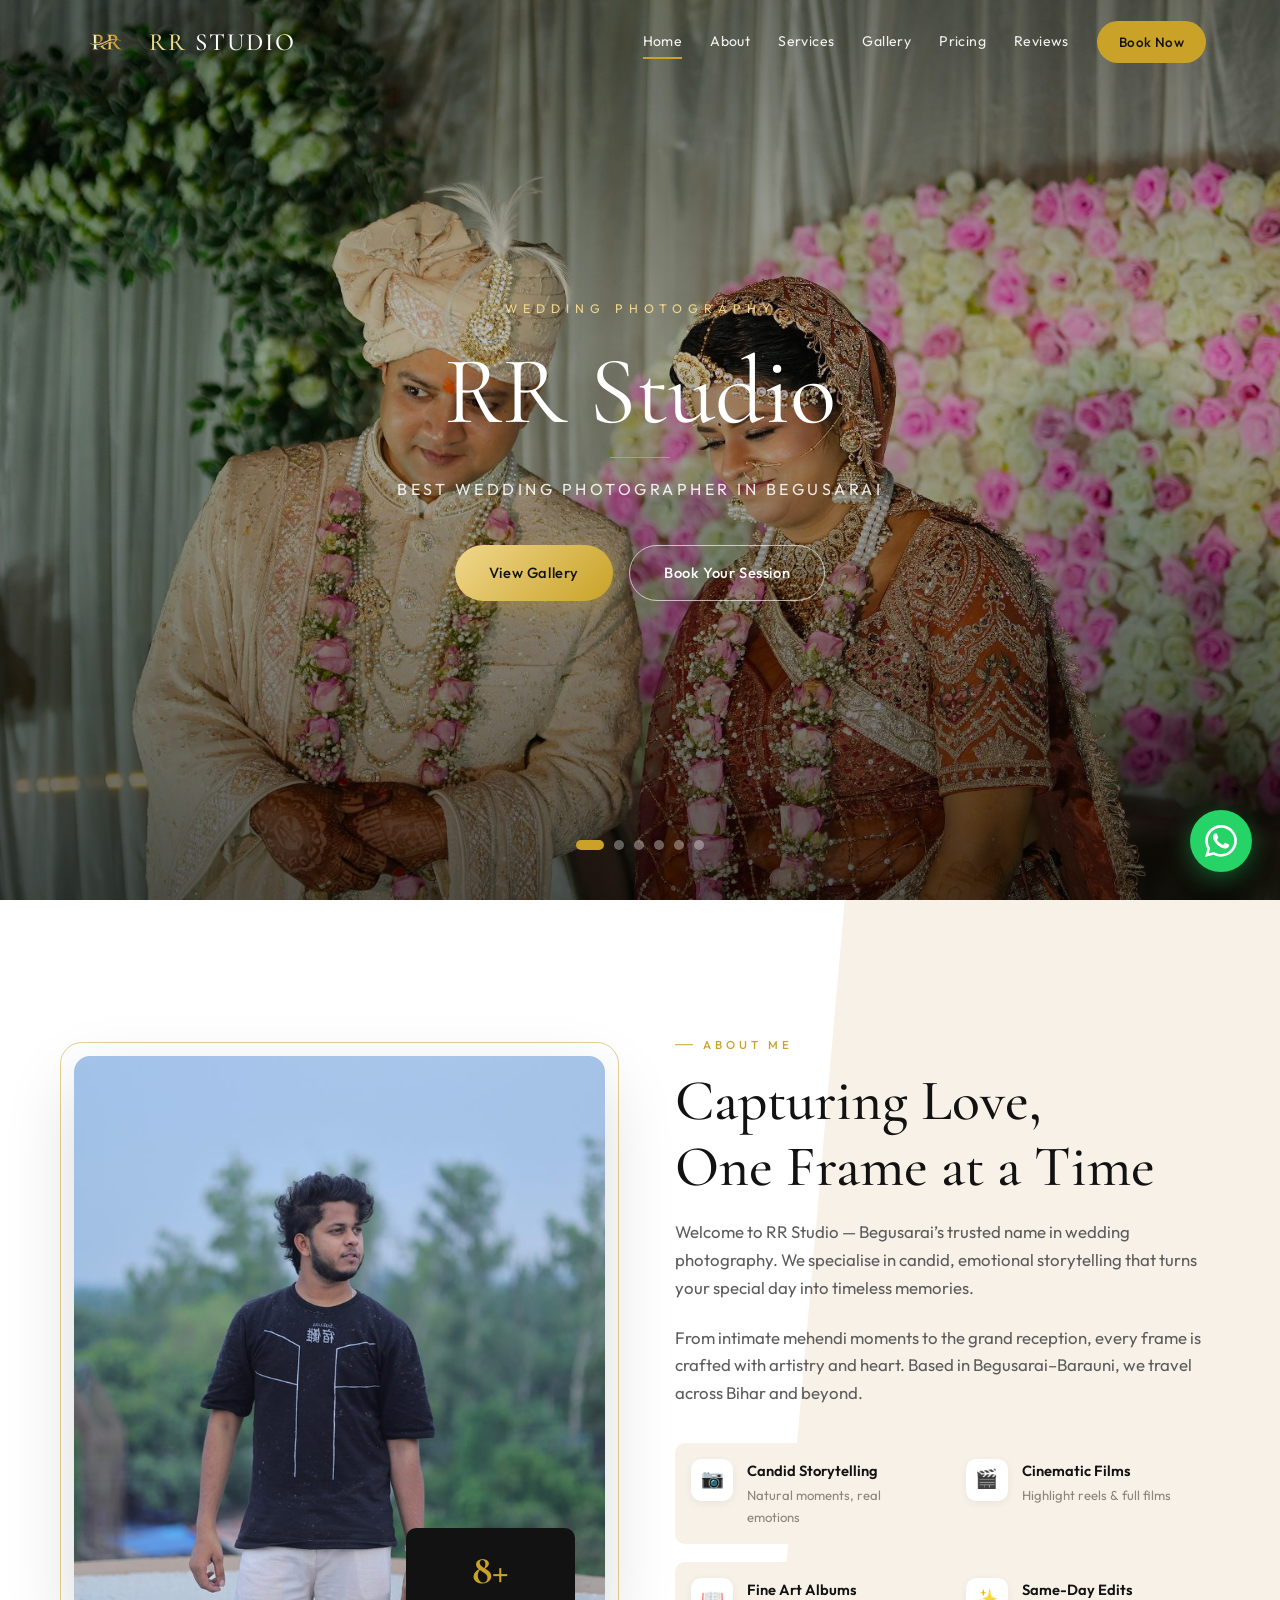
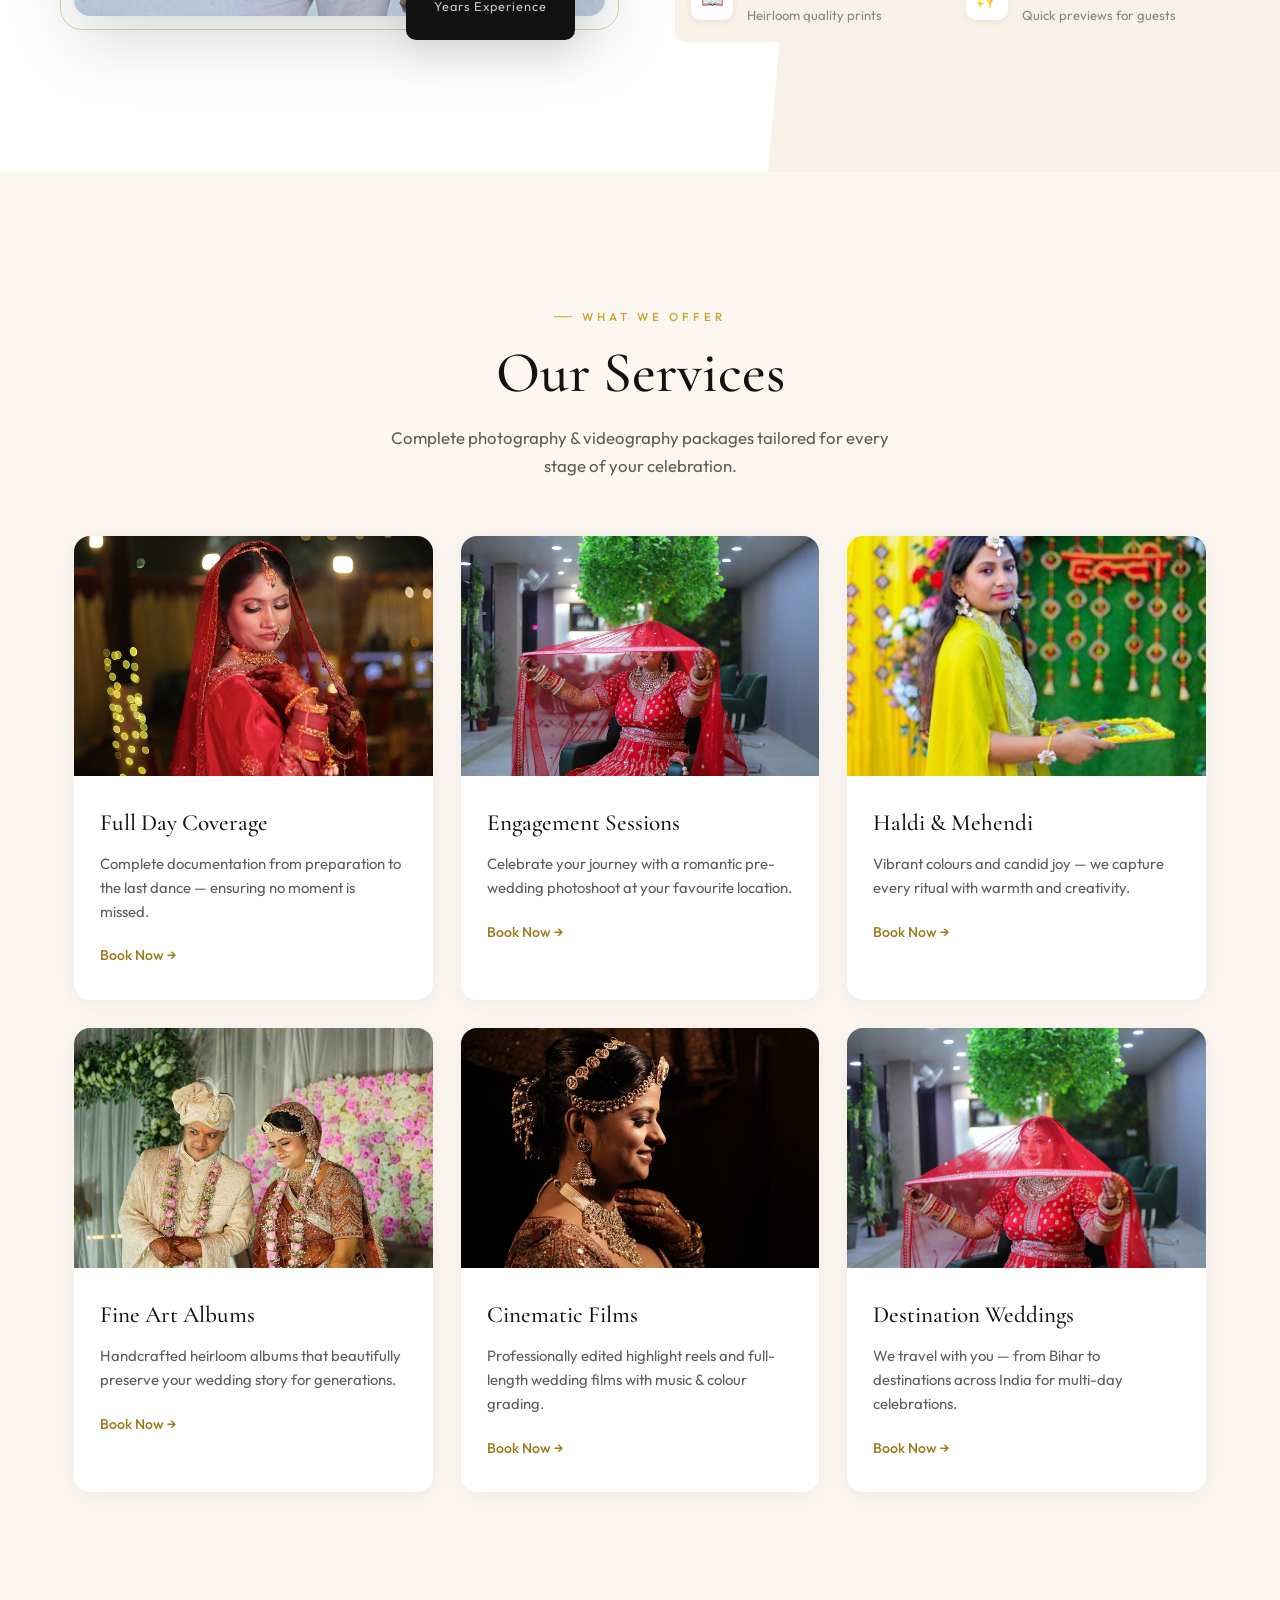
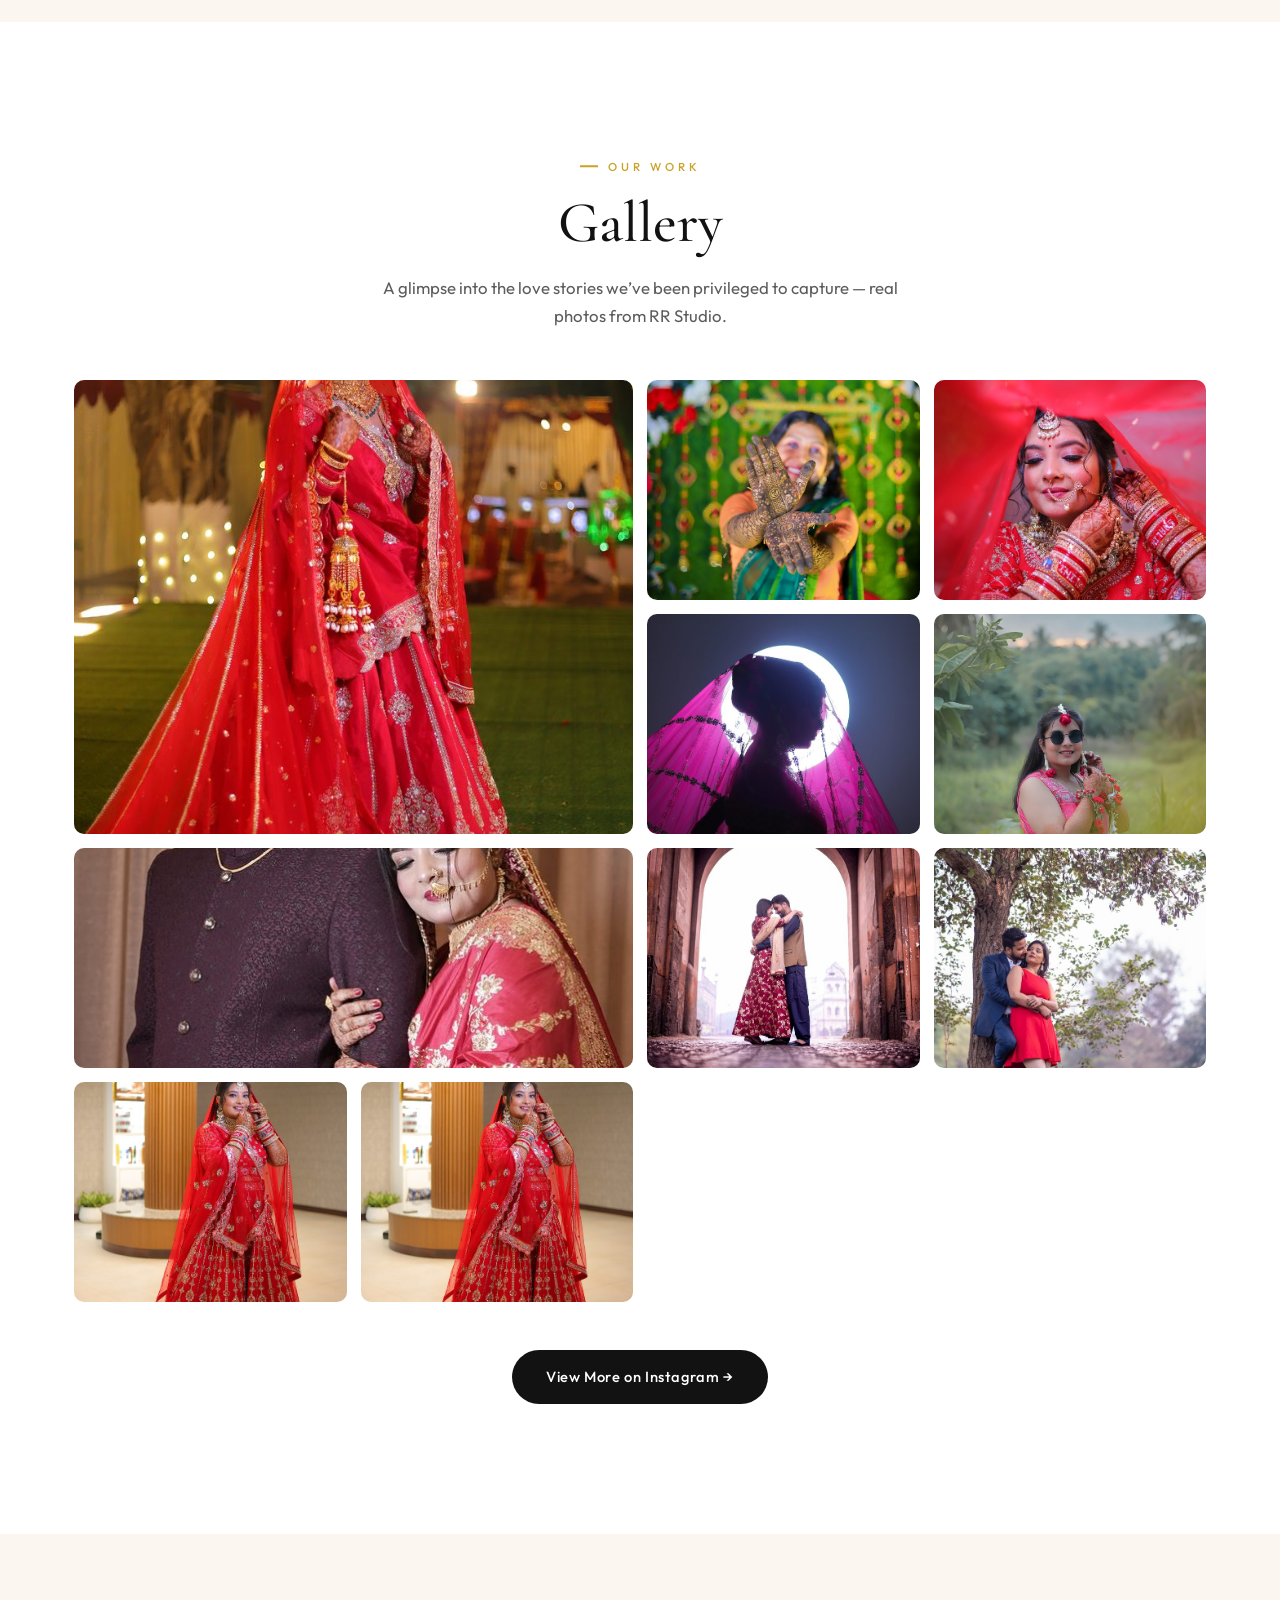
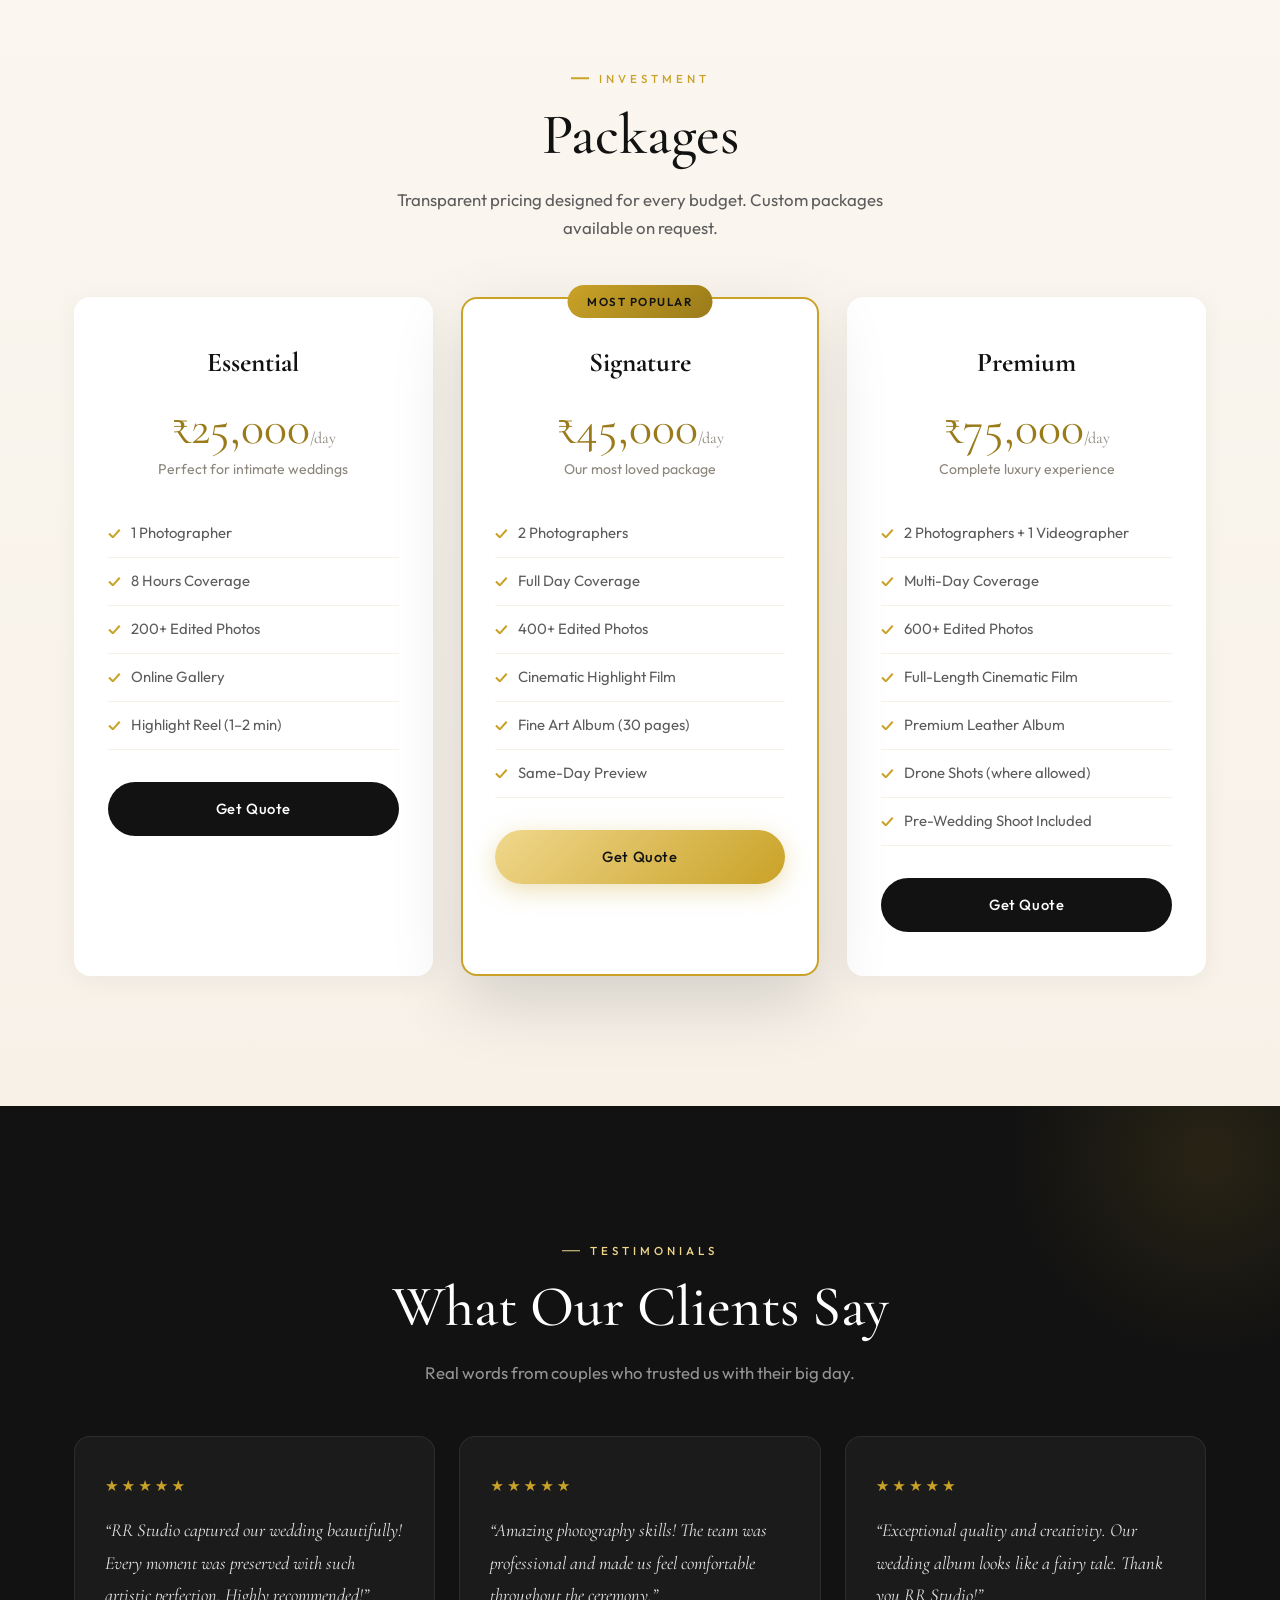
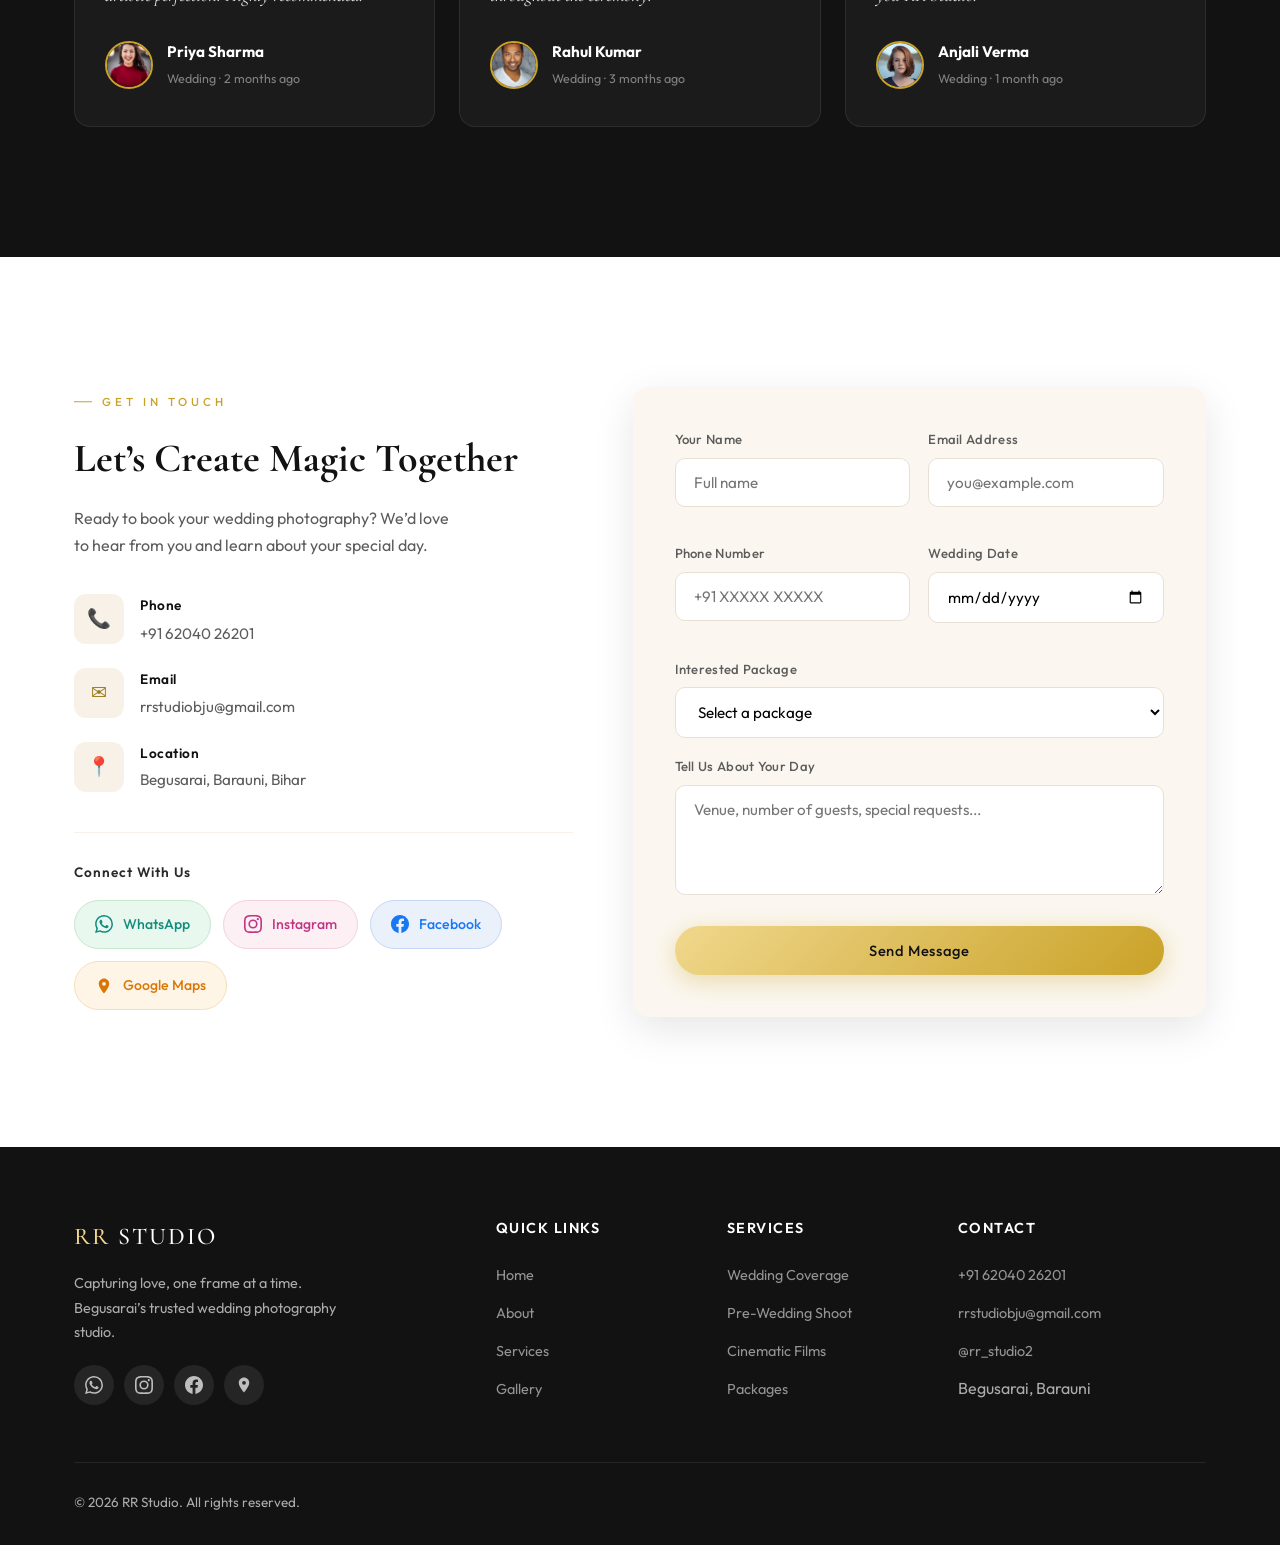
==== commit 79aa4add: "Update index.html" ====
--- a/index.html
+++ b/index.html
@@ -217,6 +217,10 @@
           <div class="gallery-overlay"><span>Pre-Wedding</span></div>
         </div>
         <div class="gallery-item" data-src="images/gallery-9.jpg">
+          <img src="images/gallery-9.jpg" alt="Ceremony rituals" loading="lazy" />
+          <div class="gallery-overlay"><span>Rituals</span></div>
+        </div>
+         <div class="gallery-item" data-src="images/gallery-10.jpg">
           <img src="images/gallery-9.jpg" alt="Ceremony rituals" loading="lazy" />
           <div class="gallery-overlay"><span>Rituals</span></div>
         </div>
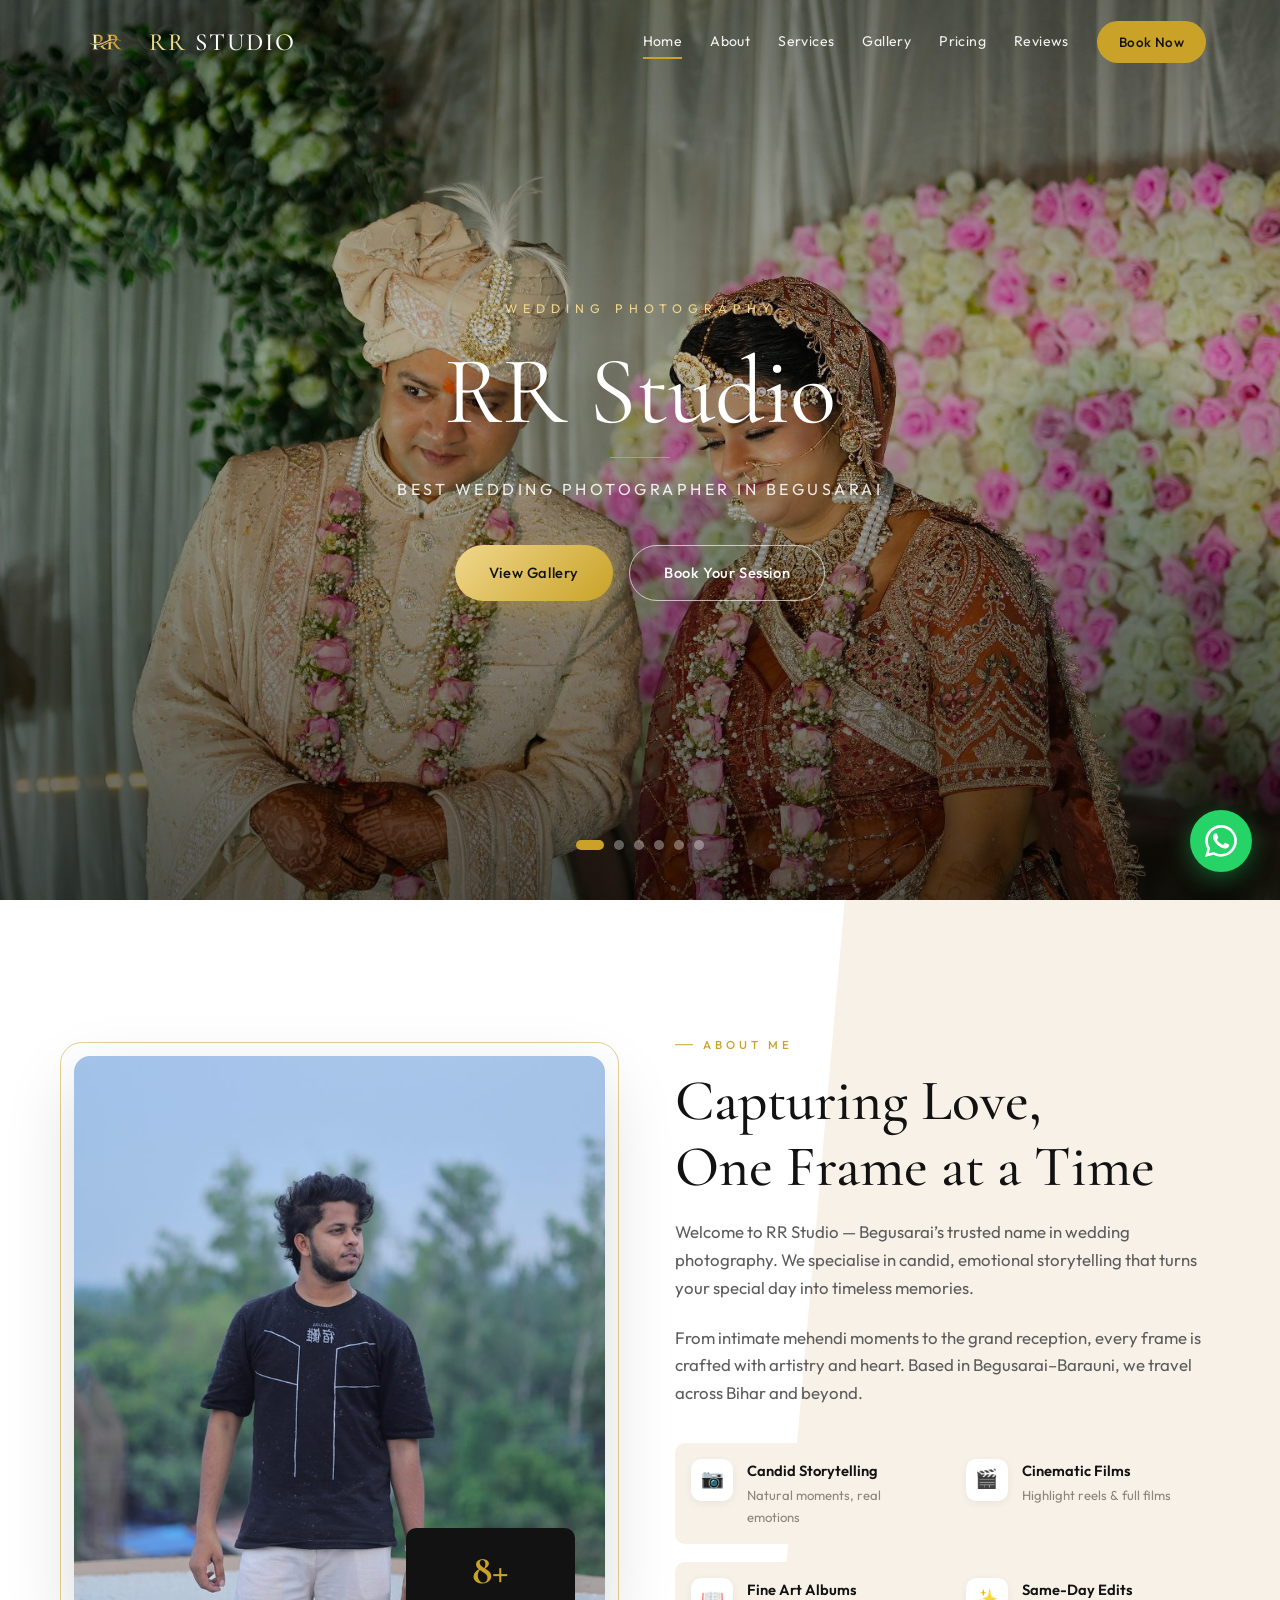
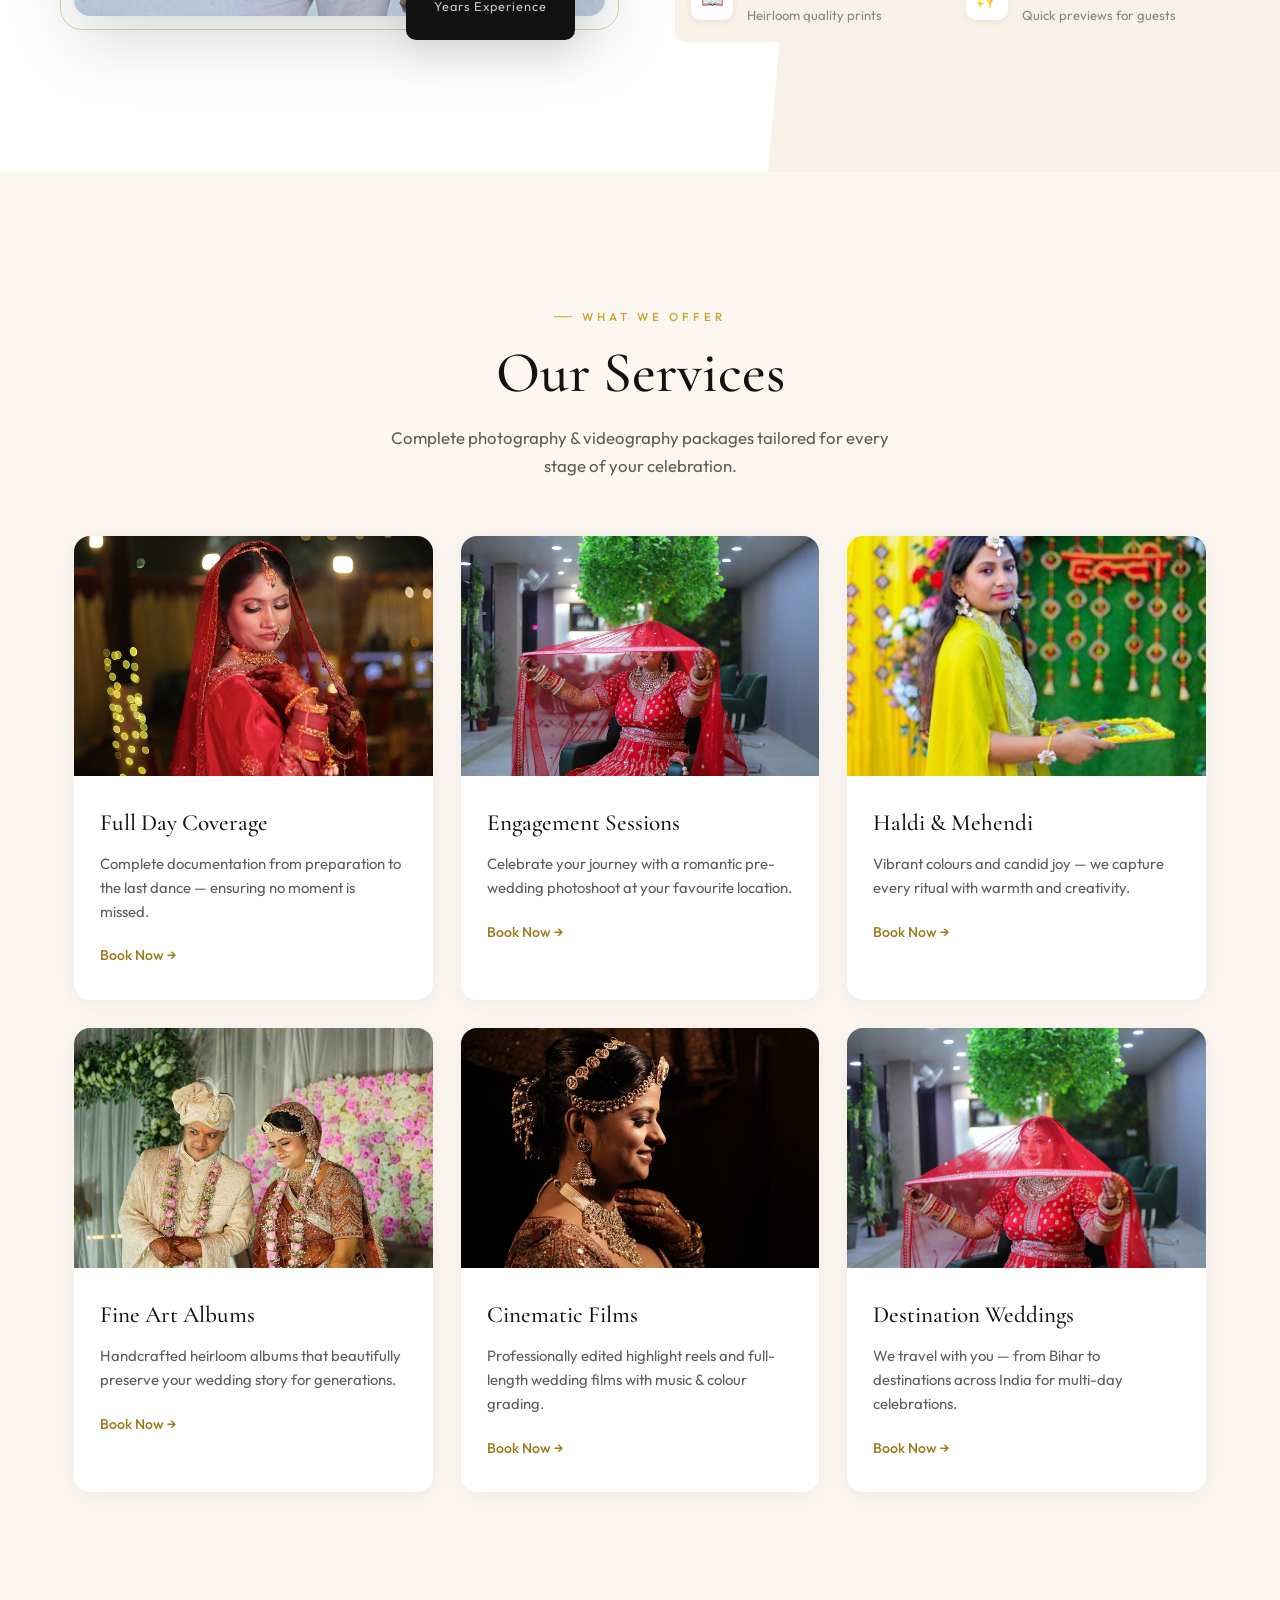
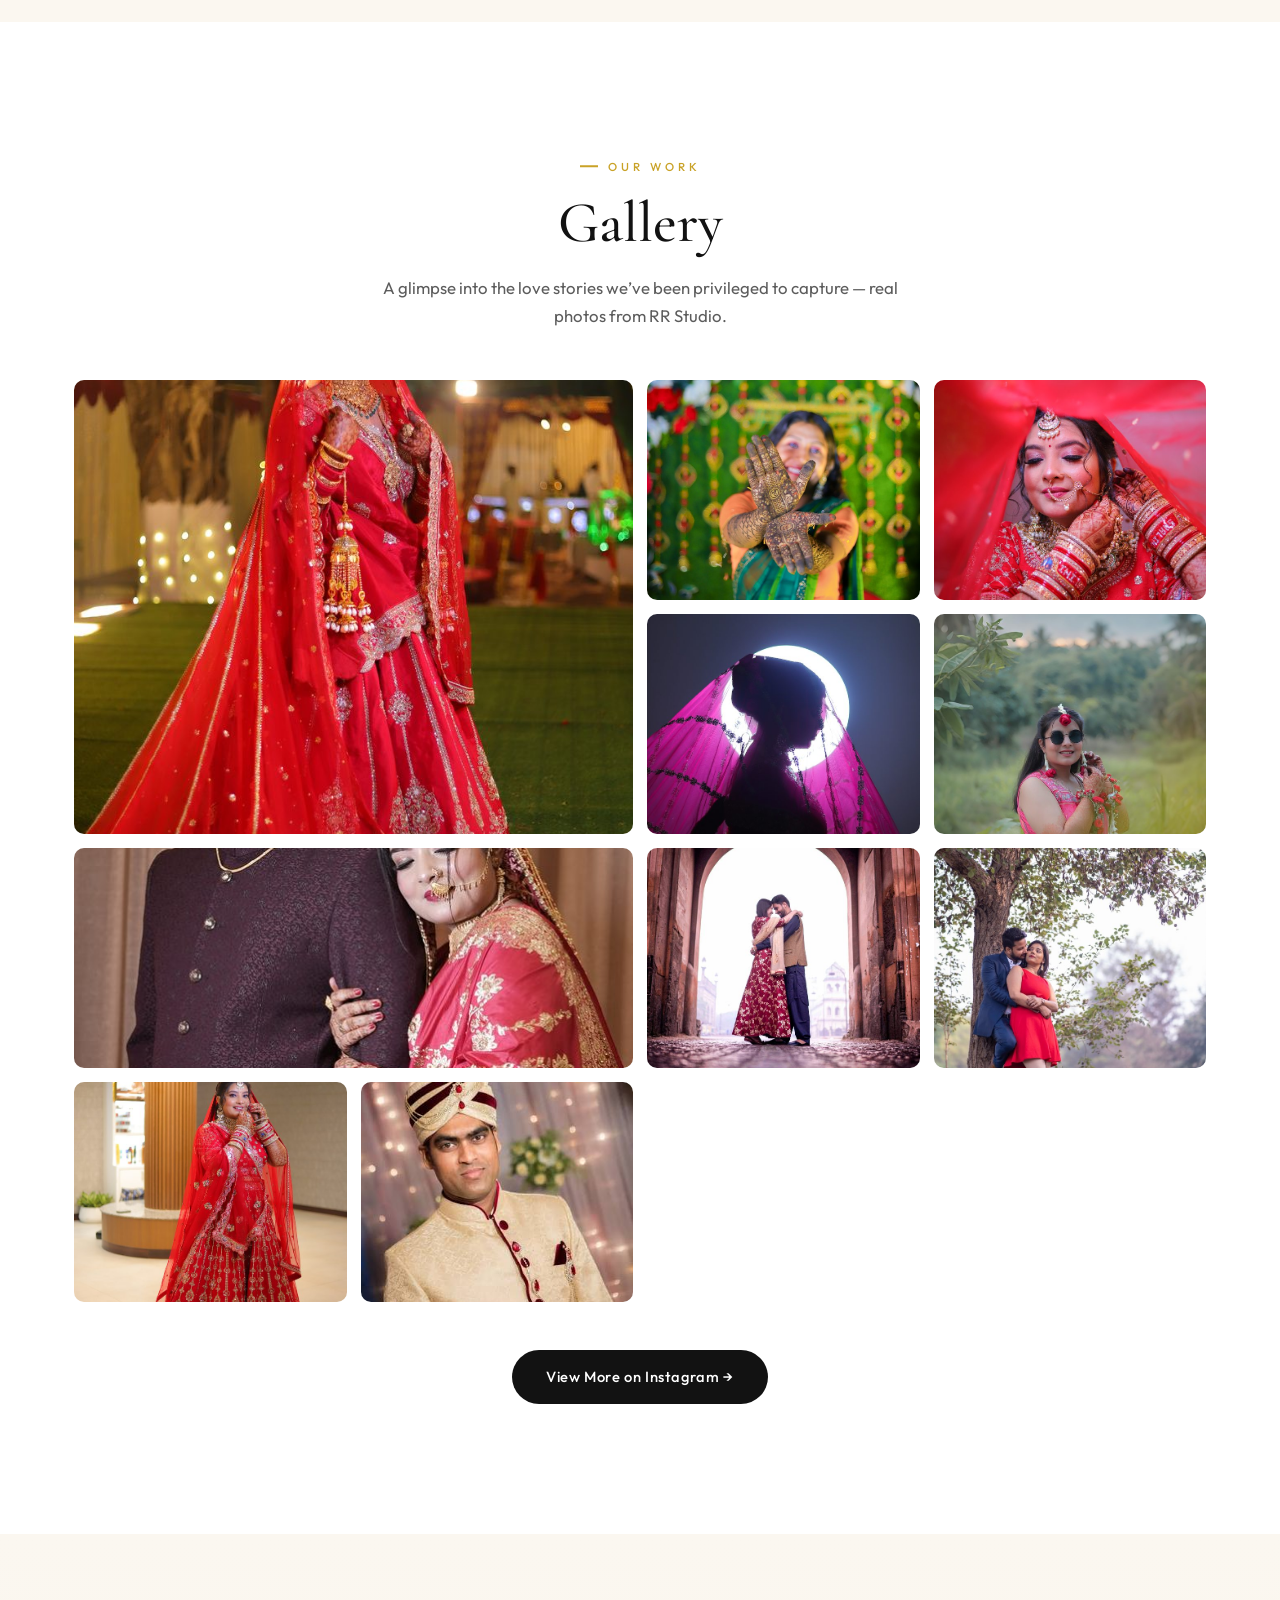
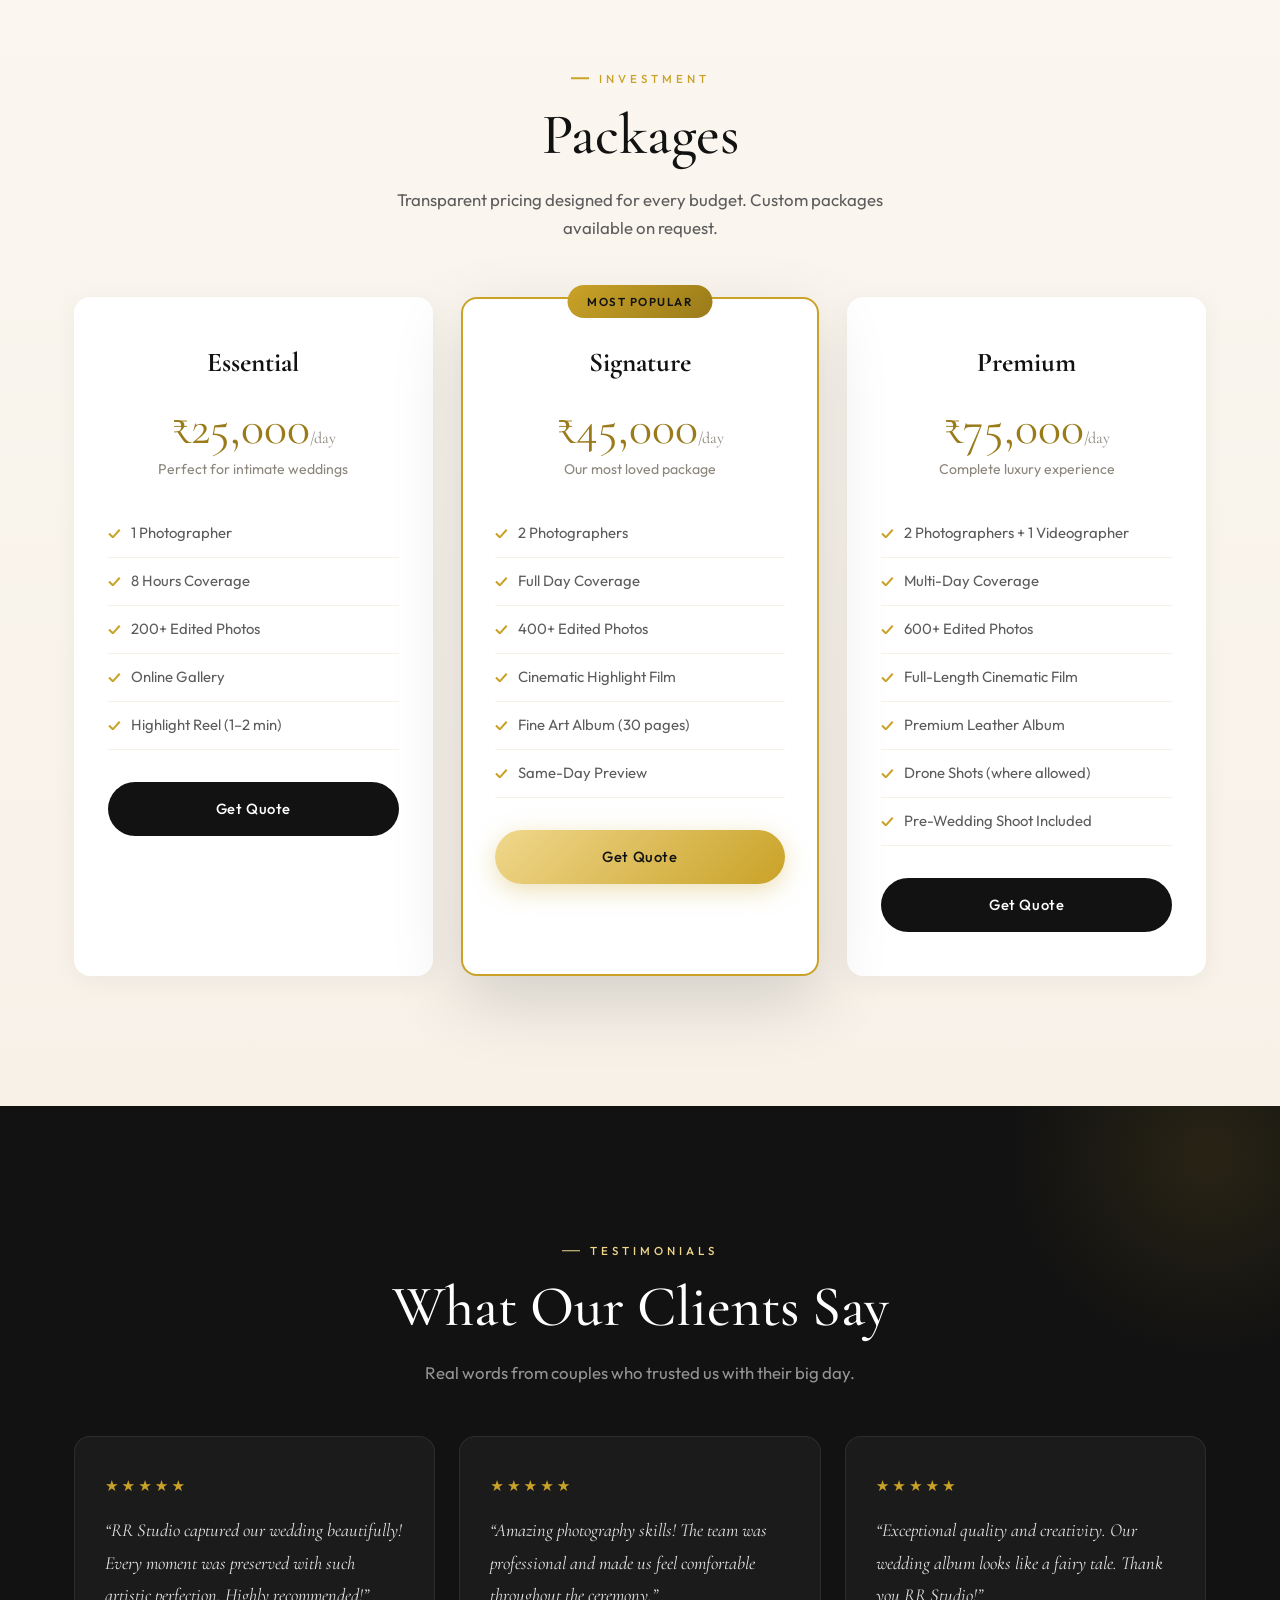
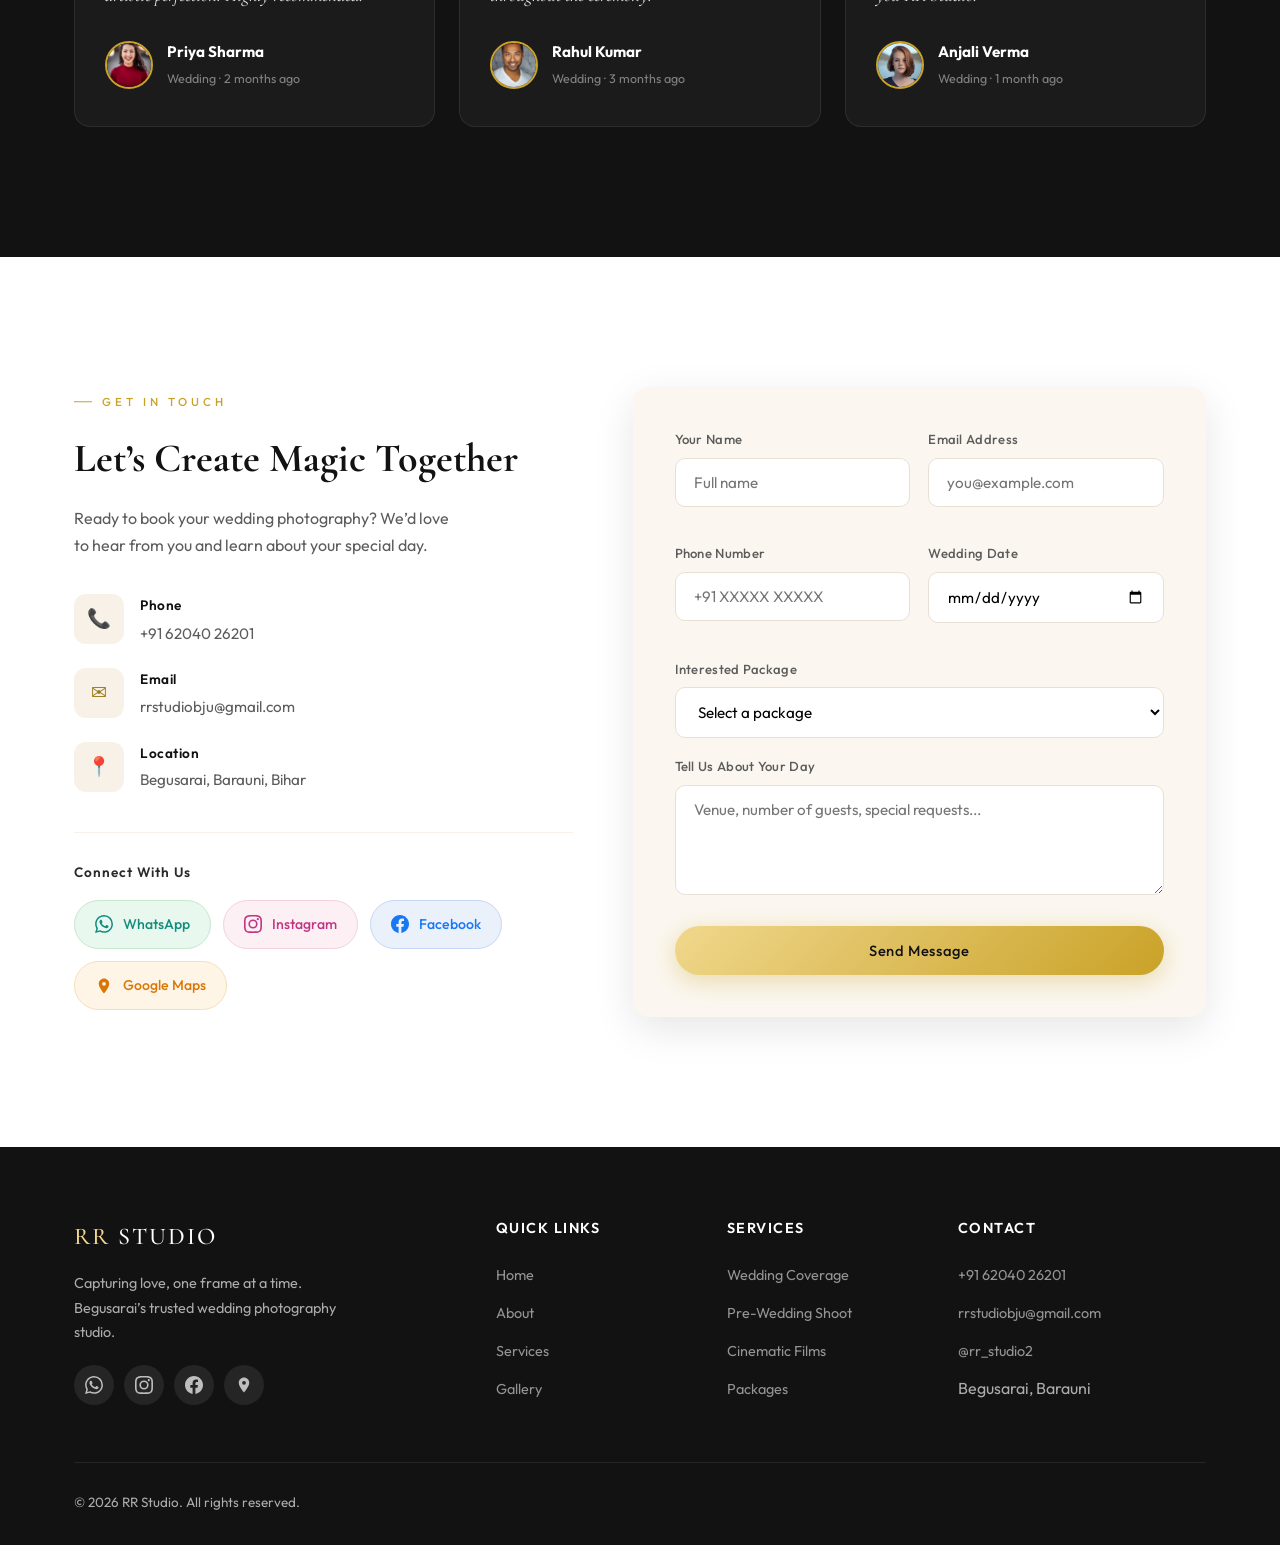
==== commit f4ed3332: "Update index.html" ====
--- a/index.html
+++ b/index.html
@@ -221,7 +221,7 @@
           <div class="gallery-overlay"><span>Rituals</span></div>
         </div>
          <div class="gallery-item" data-src="images/gallery-10.jpg">
-          <img src="images/gallery-9.jpg" alt="Ceremony rituals" loading="lazy" />
+          <img src="images/gallery-10.jpg" alt="Ceremony rituals" loading="lazy" />
           <div class="gallery-overlay"><span>Rituals</span></div>
         </div>
       </div>
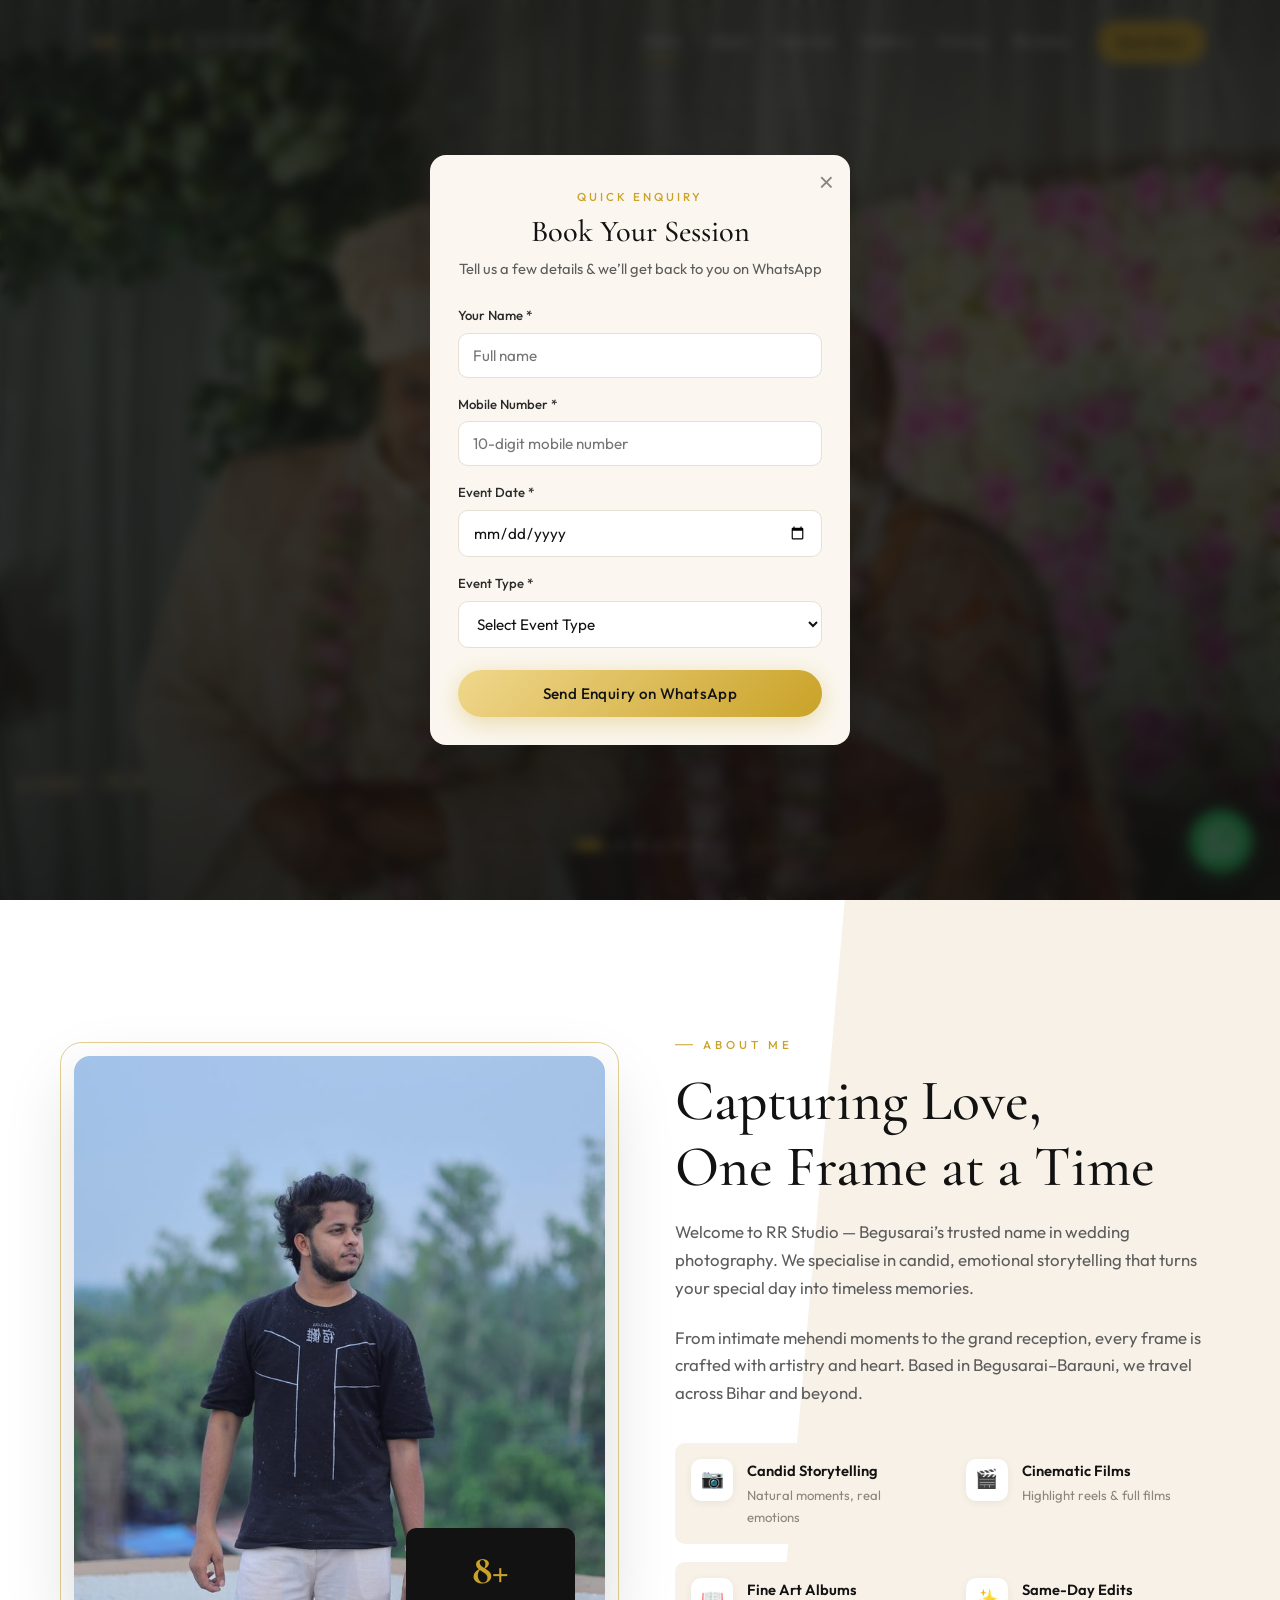
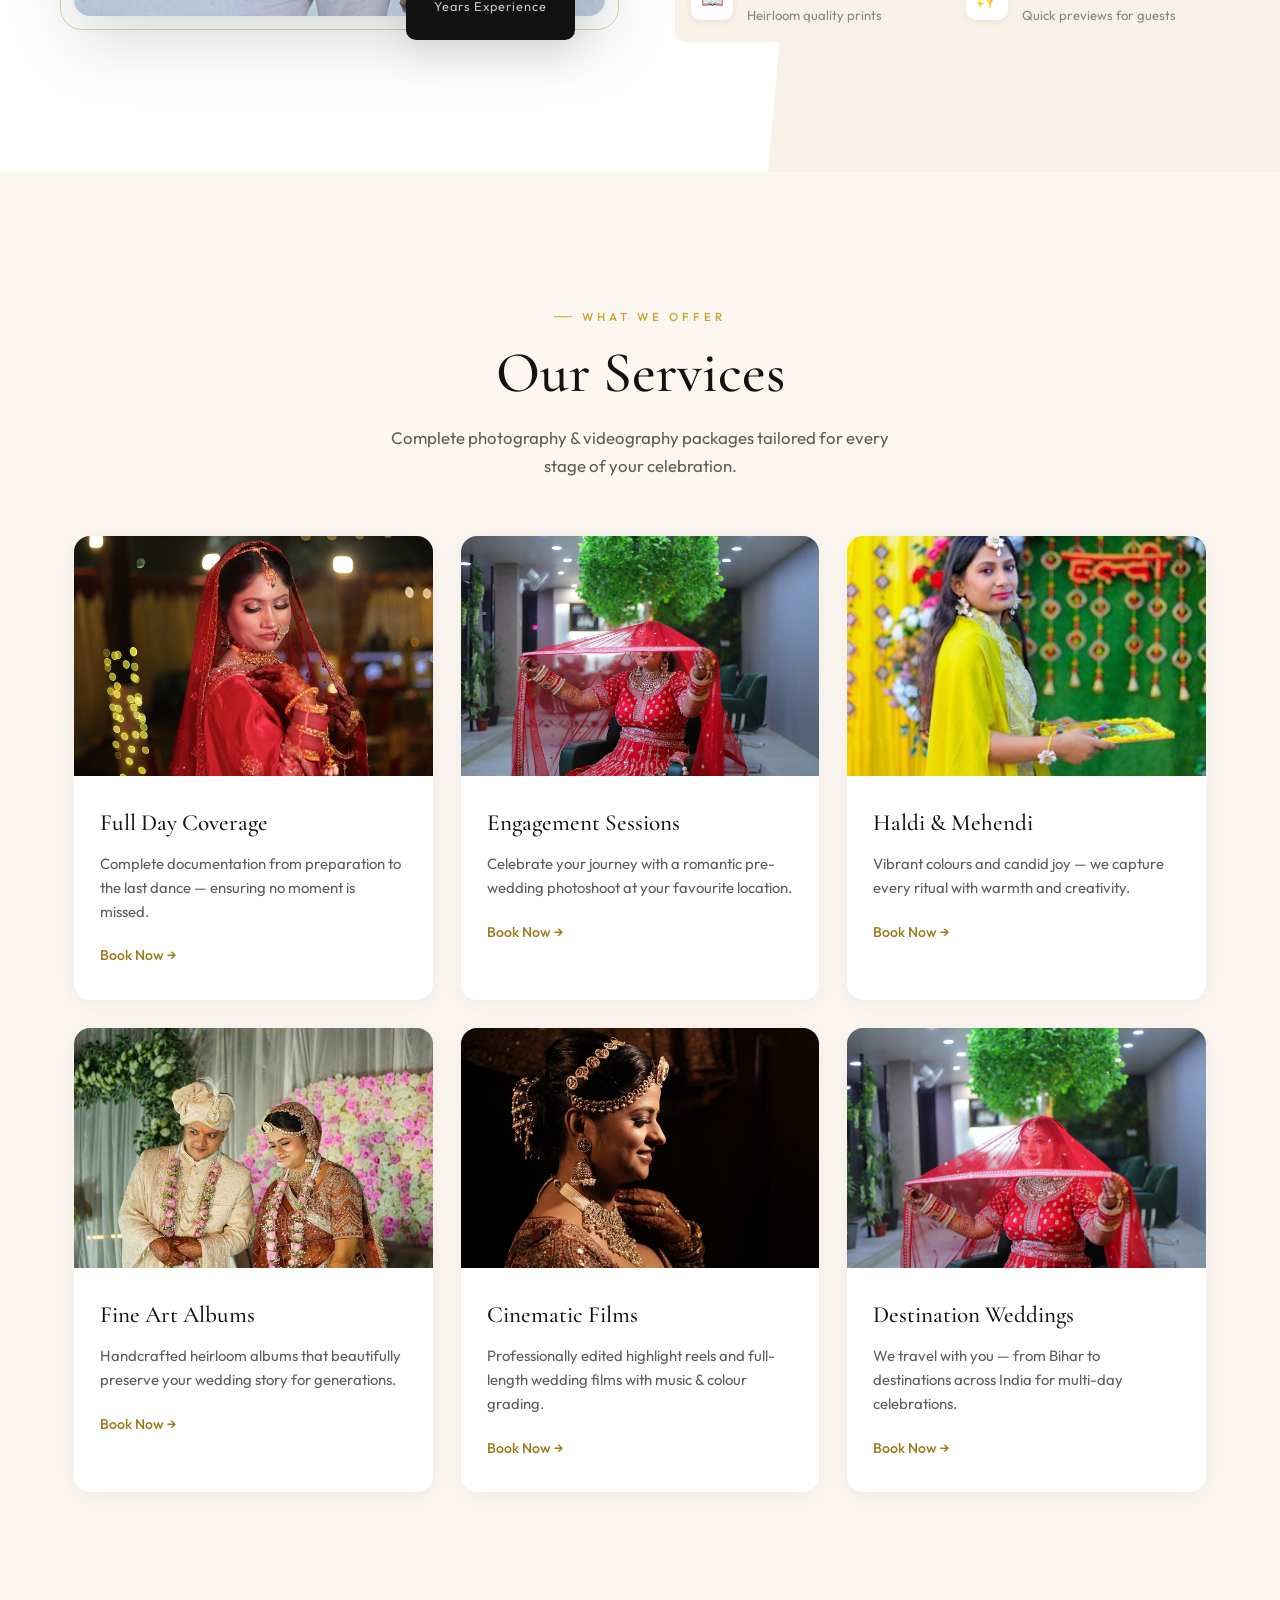
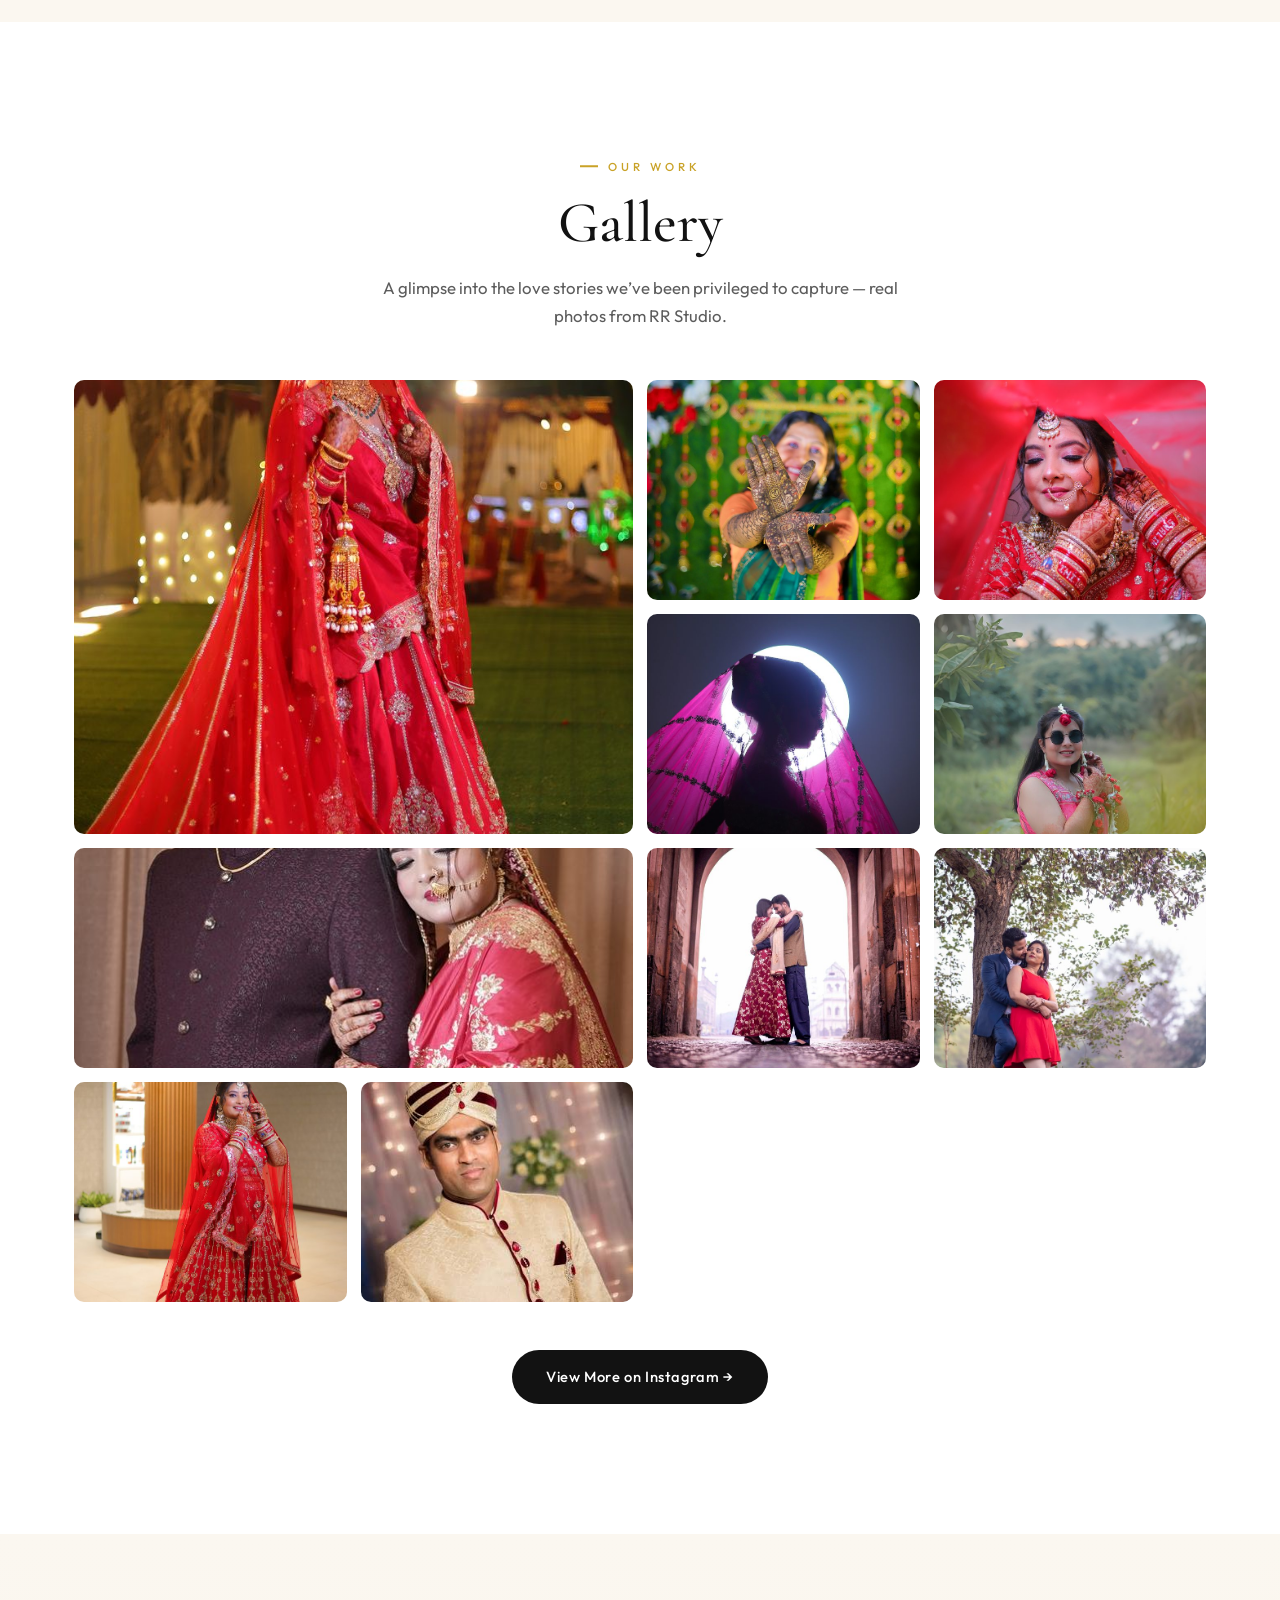
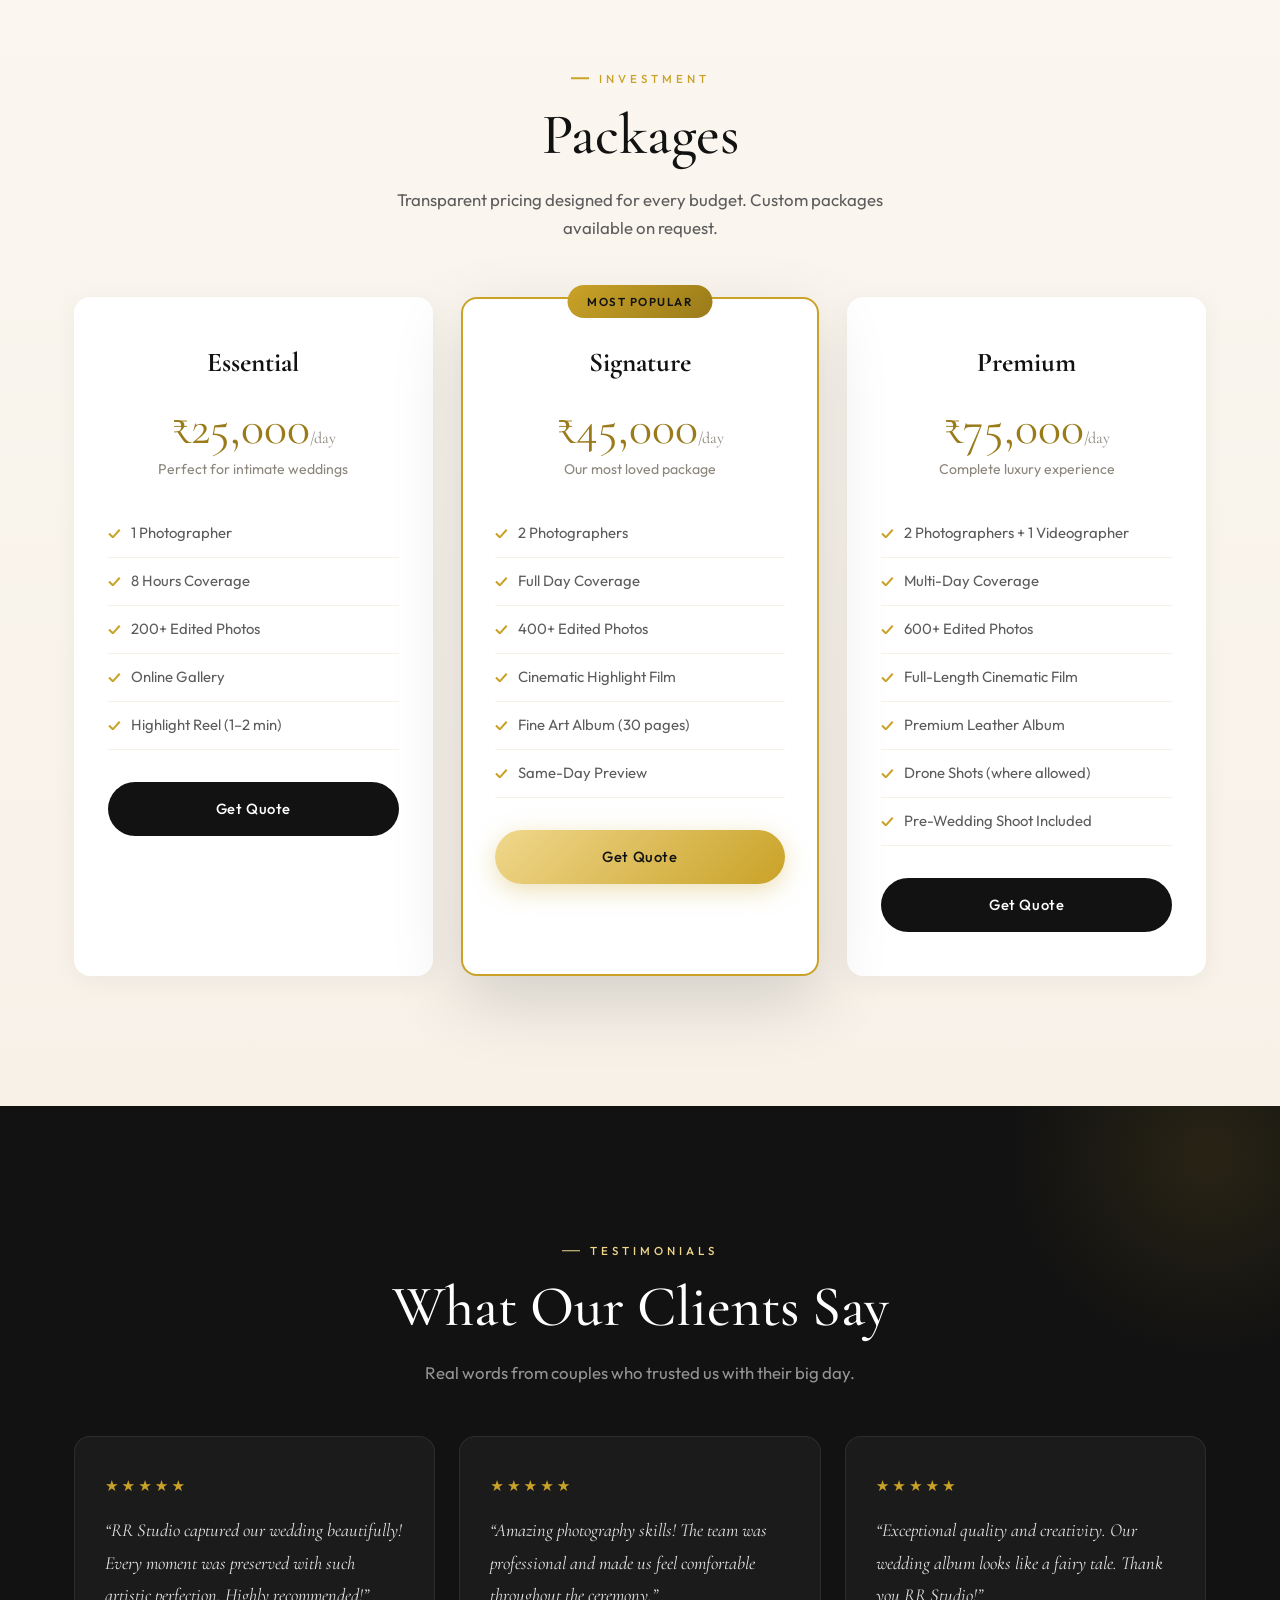
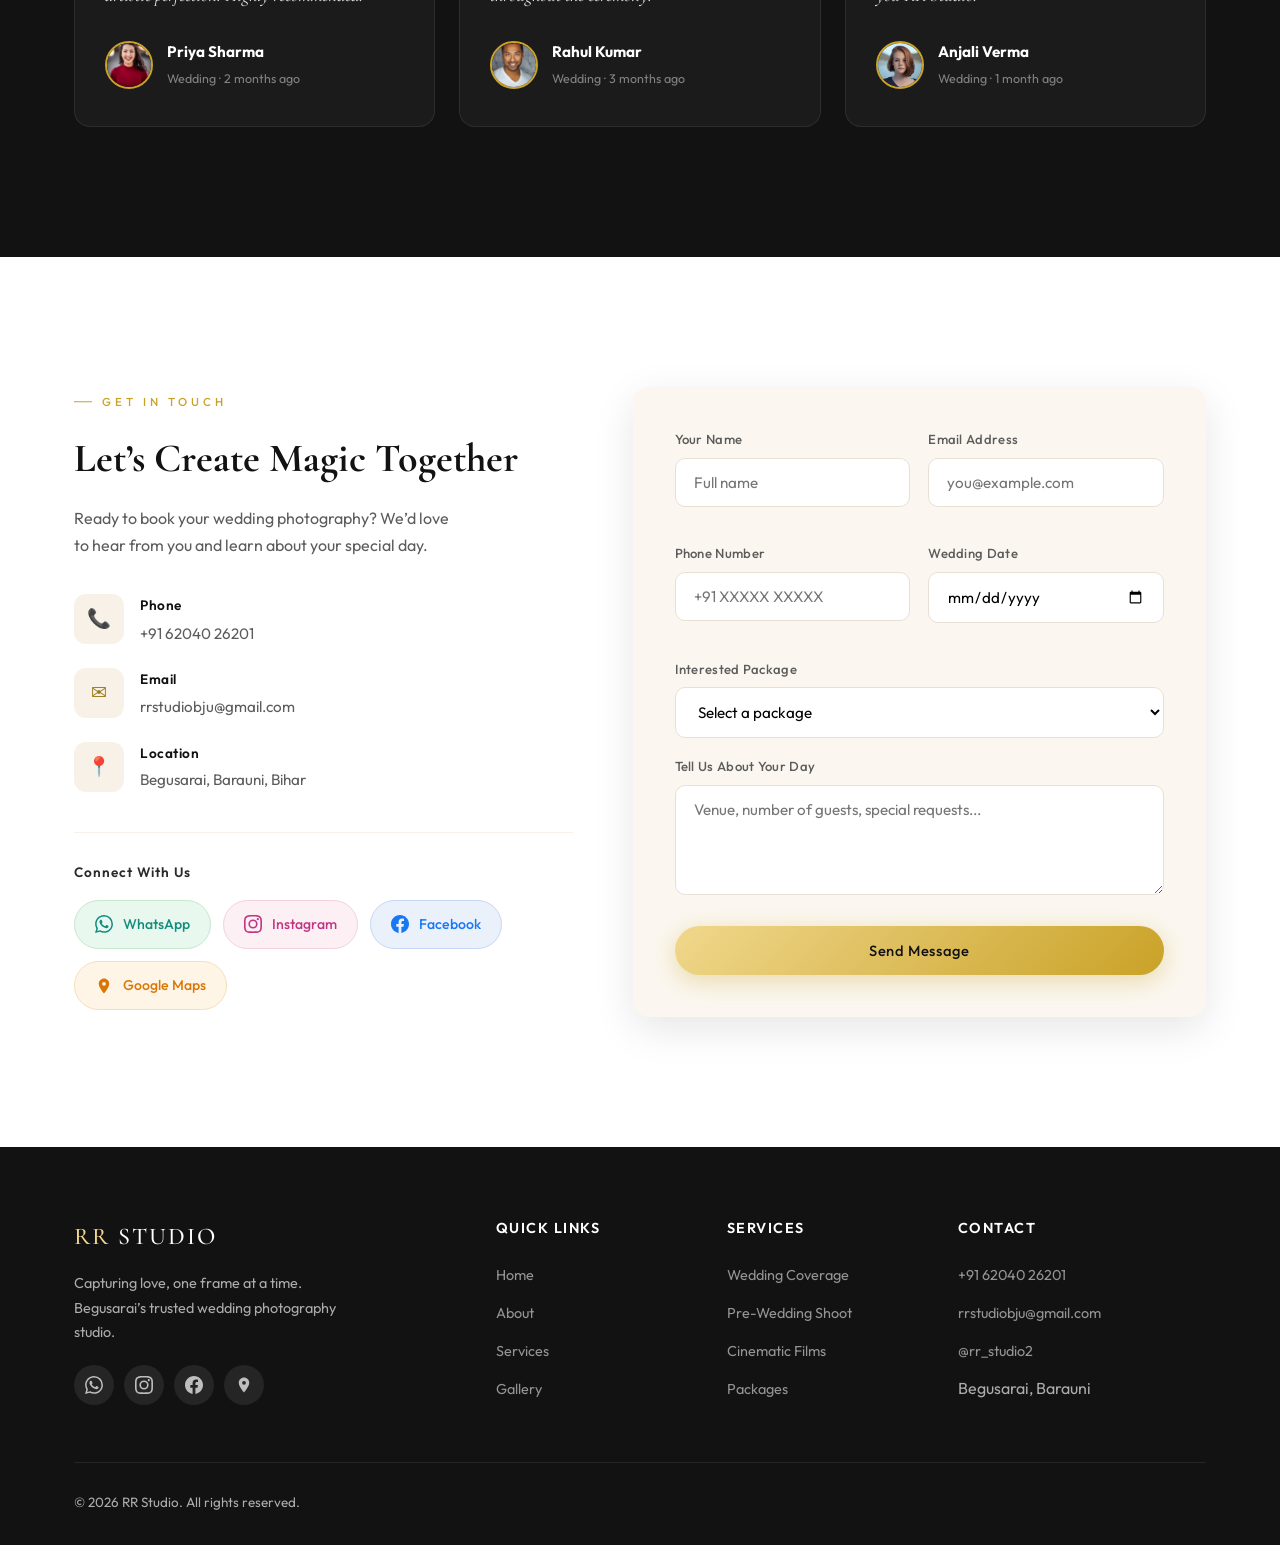
==== commit 776864c9: "Add RR Studio lead popup with form functionality" ====
--- a/index.html
+++ b/index.html
@@ -493,7 +493,245 @@
     <button class="lightbox-close" id="lightboxClose" aria-label="Close">×</button>
     <img src="" alt="Gallery image" id="lightboxImg" />
   </div>
-
+<!-- ========== RR Studio Lead Popup ========== -->
+<style>
+  #rr-popup-overlay {
+    position: fixed;
+    inset: 0;
+    background: rgba(18, 18, 18, 0.72);
+    backdrop-filter: blur(6px);
+    display: flex;
+    align-items: center;
+    justify-content: center;
+    z-index: 99999;
+    opacity: 0;
+    visibility: hidden;
+    transition: all 0.35s cubic-bezier(0.22, 1, 0.36, 1);
+    padding: 20px;
+  }
+  #rr-popup-overlay.active {
+    opacity: 1;
+    visibility: visible;
+  }
+  #rr-popup {
+    background: #FBF7F0;
+    width: 100%;
+    max-width: 420px;
+    border-radius: 16px;
+    padding: 32px 28px 28px;
+    box-shadow: 0 25px 70px rgba(0,0,0,0.25);
+    position: relative;
+    transform: translateY(24px) scale(0.97);
+    transition: transform 0.35s cubic-bezier(0.22, 1, 0.36, 1);
+    font-family: 'Outfit', system-ui, sans-serif;
+  }
+  #rr-popup-overlay.active #rr-popup {
+    transform: translateY(0) scale(1);
+  }
+  #rr-popup .close-btn {
+    position: absolute;
+    top: 14px;
+    right: 16px;
+    background: none;
+    border: none;
+    font-size: 26px;
+    cursor: pointer;
+    color: #8B857B;
+    line-height: 1;
+    transition: color 0.2s;
+  }
+  #rr-popup .close-btn:hover { color: #121212; }
+  #rr-popup .popup-label {
+    display: block;
+    font-size: 0.72rem;
+    letter-spacing: 3px;
+    text-transform: uppercase;
+    color: #C9A227;
+    font-weight: 500;
+    text-align: center;
+    margin-bottom: 8px;
+  }
+  #rr-popup h2 {
+    font-family: 'Cormorant Garamond', Georgia, serif;
+    font-size: 1.9rem;
+    font-weight: 500;
+    color: #121212;
+    text-align: center;
+    margin: 0 0 6px;
+    line-height: 1.2;
+  }
+  #rr-popup .popup-sub {
+    text-align: center;
+    font-size: 0.92rem;
+    color: #5C5C5C;
+    margin-bottom: 24px;
+  }
+  #rr-popup label {
+    display: block;
+    font-size: 0.82rem;
+    font-weight: 500;
+    color: #2A2A2A;
+    margin-bottom: 6px;
+  }
+  #rr-popup input,
+  #rr-popup select {
+    width: 100%;
+    padding: 12px 14px;
+    margin-bottom: 16px;
+    border: 1.5px solid #e5dfd4;
+    border-radius: 10px;
+    font-size: 0.95rem;
+    font-family: inherit;
+    background: #fff;
+    color: #121212;
+    outline: none;
+    transition: border-color 0.2s;
+    box-sizing: border-box;
+  }
+  #rr-popup input:focus,
+  #rr-popup select:focus {
+    border-color: #C9A227;
+  }
+  #rr-popup button[type="submit"] {
+    width: 100%;
+    padding: 14px;
+    background: linear-gradient(135deg, #F0D78C, #C9A227, #9A7B1A);
+    background-size: 200% 200%;
+    color: #121212;
+    border: none;
+    border-radius: 50px;
+    font-size: 0.95rem;
+    font-weight: 500;
+    font-family: inherit;
+    letter-spacing: 0.4px;
+    cursor: pointer;
+    margin-top: 6px;
+    box-shadow: 0 6px 24px rgba(201,162,39,0.35);
+    transition: all 0.3s;
+  }
+  #rr-popup button[type="submit"]:hover {
+    background-position: 100% 0;
+    transform: translateY(-2px);
+    box-shadow: 0 10px 28px rgba(201,162,39,0.45);
+  }
+  #rr-popup .success-msg {
+    display: none;
+    text-align: center;
+    padding: 30px 10px;
+  }
+  #rr-popup .success-msg h3 {
+    font-family: 'Cormorant Garamond', Georgia, serif;
+    font-size: 1.7rem;
+    color: #C9A227;
+    margin: 0 0 10px;
+  }
+  #rr-popup .success-msg p {
+    color: #5C5C5C;
+    font-size: 0.95rem;
+    line-height: 1.5;
+  }
+</style>
+
+<div id="rr-popup-overlay">
+  <div id="rr-popup">
+    <button class="close-btn" onclick="closeRRPopup()" aria-label="Close">&times;</button>
+
+    <div id="rr-form-area">
+      <span class="popup-label">Quick Enquiry</span>
+      <h2>Book Your Session</h2>
+      <p class="popup-sub">Tell us a few details & we’ll get back to you on WhatsApp</p>
+
+      <form id="rr-lead-form" onsubmit="submitRRForm(event)">
+        <label>Your Name *</label>
+        <input type="text" name="name" required placeholder="Full name">
+
+        <label>Mobile Number *</label>
+        <input type="tel" name="mobile" required placeholder="10-digit mobile number" pattern="[0-9]{10}" maxlength="10">
+
+        <label>Event Date *</label>
+        <input type="date" name="event_date" required>
+
+        <label>Event Type *</label>
+        <select name="event_type" required>
+          <option value="">Select Event Type</option>
+          <option value="Wedding">Wedding</option>
+          <option value="Engagement / Pre-Wedding">Engagement / Pre-Wedding</option>
+          <option value="Haldi & Mehendi">Haldi & Mehendi</option>
+          <option value="Reception">Reception</option>
+          <option value="Destination Wedding">Destination Wedding</option>
+          <option value="Other">Other</option>
+        </select>
+
+        <button type="submit">Send Enquiry on WhatsApp</button>
+      </form>
+    </div>
+
+    <div class="success-msg" id="rr-success">
+      <h3>Thank You!</h3>
+      <p>Your enquiry has been sent.<br>We’ll reply on WhatsApp shortly.</p>
+    </div>
+  </div>
+</div>
+
+<script>
+  // Show popup 2 seconds after page load (only once per session)
+  window.addEventListener('load', function () {
+    if (!sessionStorage.getItem('rr_popup_shown')) {
+      setTimeout(function () {
+        document.getElementById('rr-popup-overlay').classList.add('active');
+        sessionStorage.setItem('rr_popup_shown', 'true');
+      }, 2000);
+    }
+  });
+
+  function closeRRPopup() {
+    document.getElementById('rr-popup-overlay').classList.remove('active');
+  }
+
+  // Close on outside click
+  document.getElementById('rr-popup-overlay').addEventListener('click', function (e) {
+    if (e.target === this) closeRRPopup();
+  });
+
+  // Close on Escape key
+  document.addEventListener('keydown', function (e) {
+    if (e.key === 'Escape') closeRRPopup();
+  });
+
+  function submitRRForm(e) {
+    e.preventDefault();
+    const form = e.target;
+    const name = form.name.value.trim();
+    const mobile = form.mobile.value.trim();
+    const eventDate = form.event_date.value;
+    const eventType = form.event_type.value;
+
+    // Format date nicely
+    const dateObj = new Date(eventDate);
+    const niceDate = dateObj.toLocaleDateString('en-IN', {
+      day: 'numeric', month: 'long', year: 'numeric'
+    });
+
+    // WhatsApp message
+    let text = `Hi RR Studio! 👋%0A%0A`;
+    text += `*New Website Enquiry*%0A%0A`;
+    text += `*Name:* ${name}%0A`;
+    text += `*Mobile:* ${mobile}%0A`;
+    text += `*Event Date:* ${niceDate}%0A`;
+    text += `*Event Type:* ${eventType}`;
+
+    // Open WhatsApp
+    window.open(`https://wa.me/916204026201?text=${text}`, '_blank');
+
+    // Show success message
+    document.getElementById('rr-form-area').style.display = 'none';
+    document.getElementById('rr-success').style.display = 'block';
+
+    // Auto close after 3.5 seconds
+    setTimeout(closeRRPopup, 3500);
+  }
+</script>
+<!-- ========== End RR Studio Lead Popup ========== -->
   <script src="js/script.js"></script>
 </body>
 </html>
